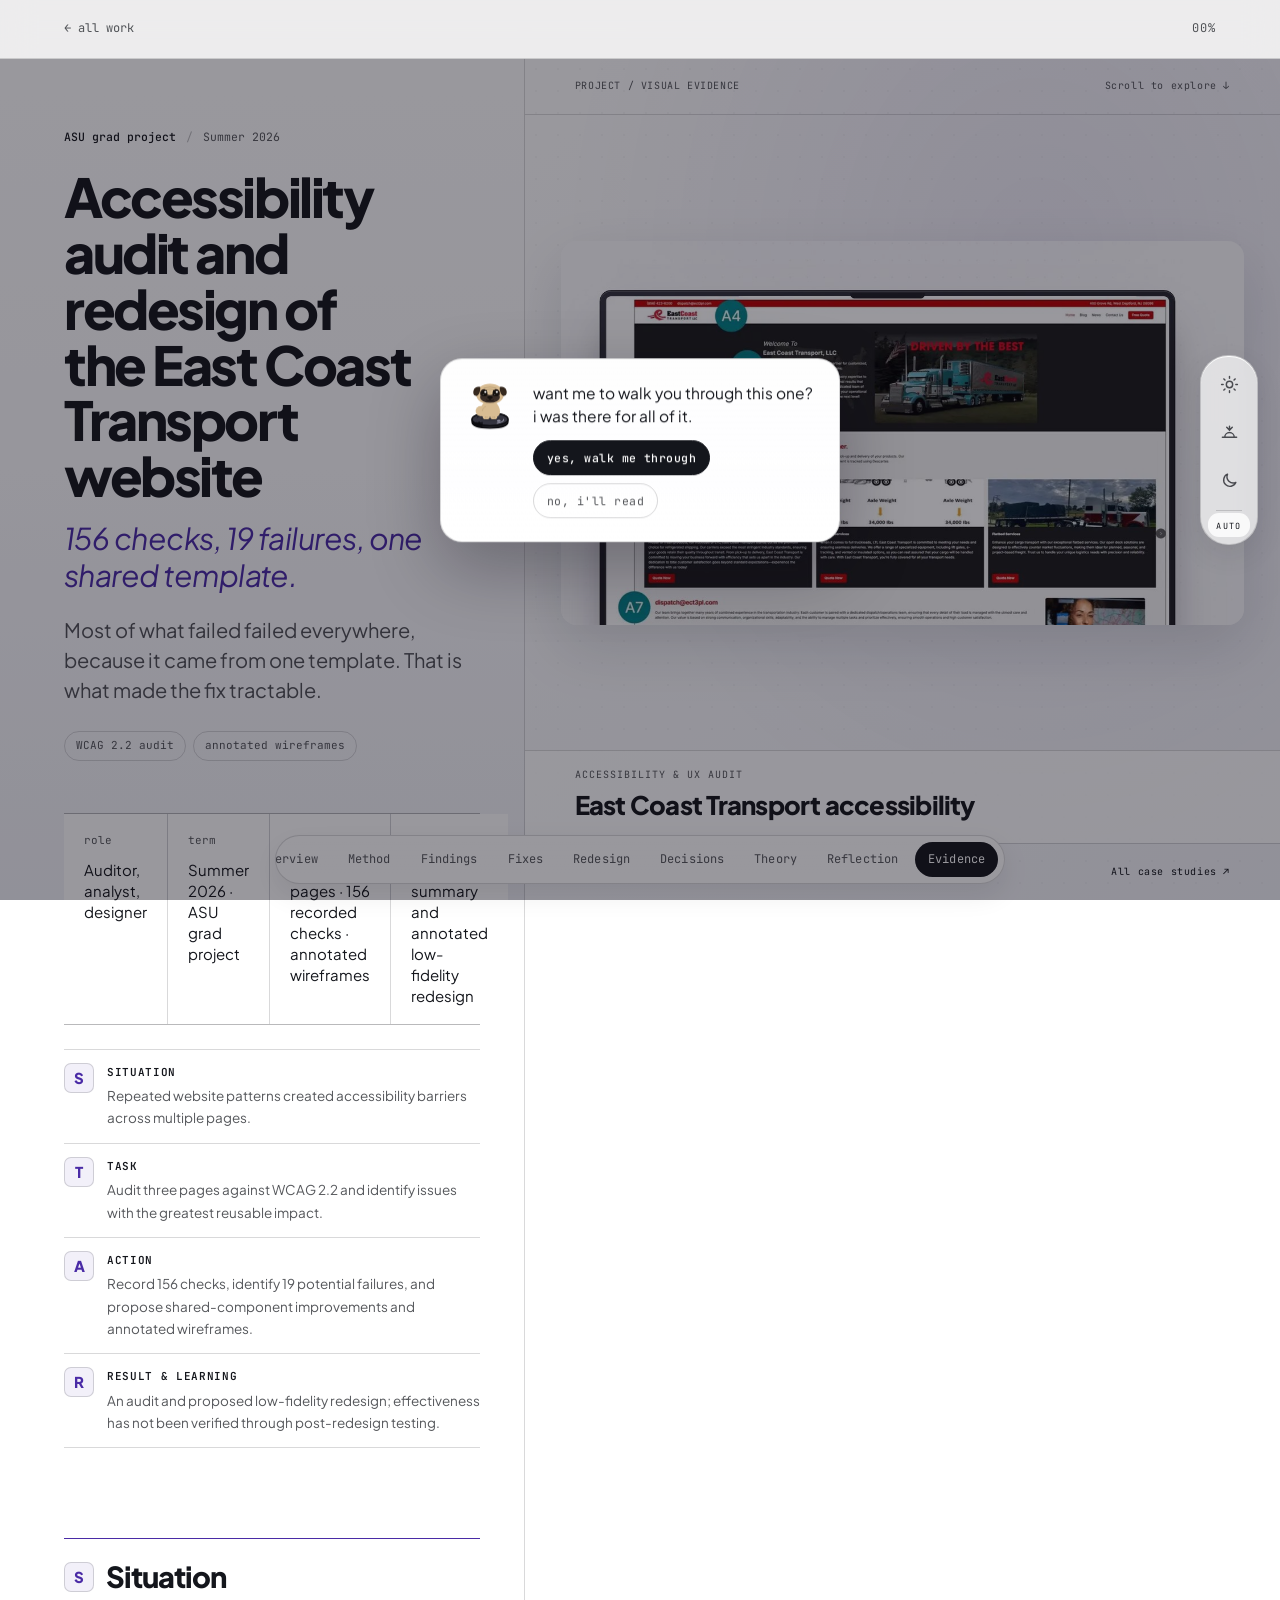
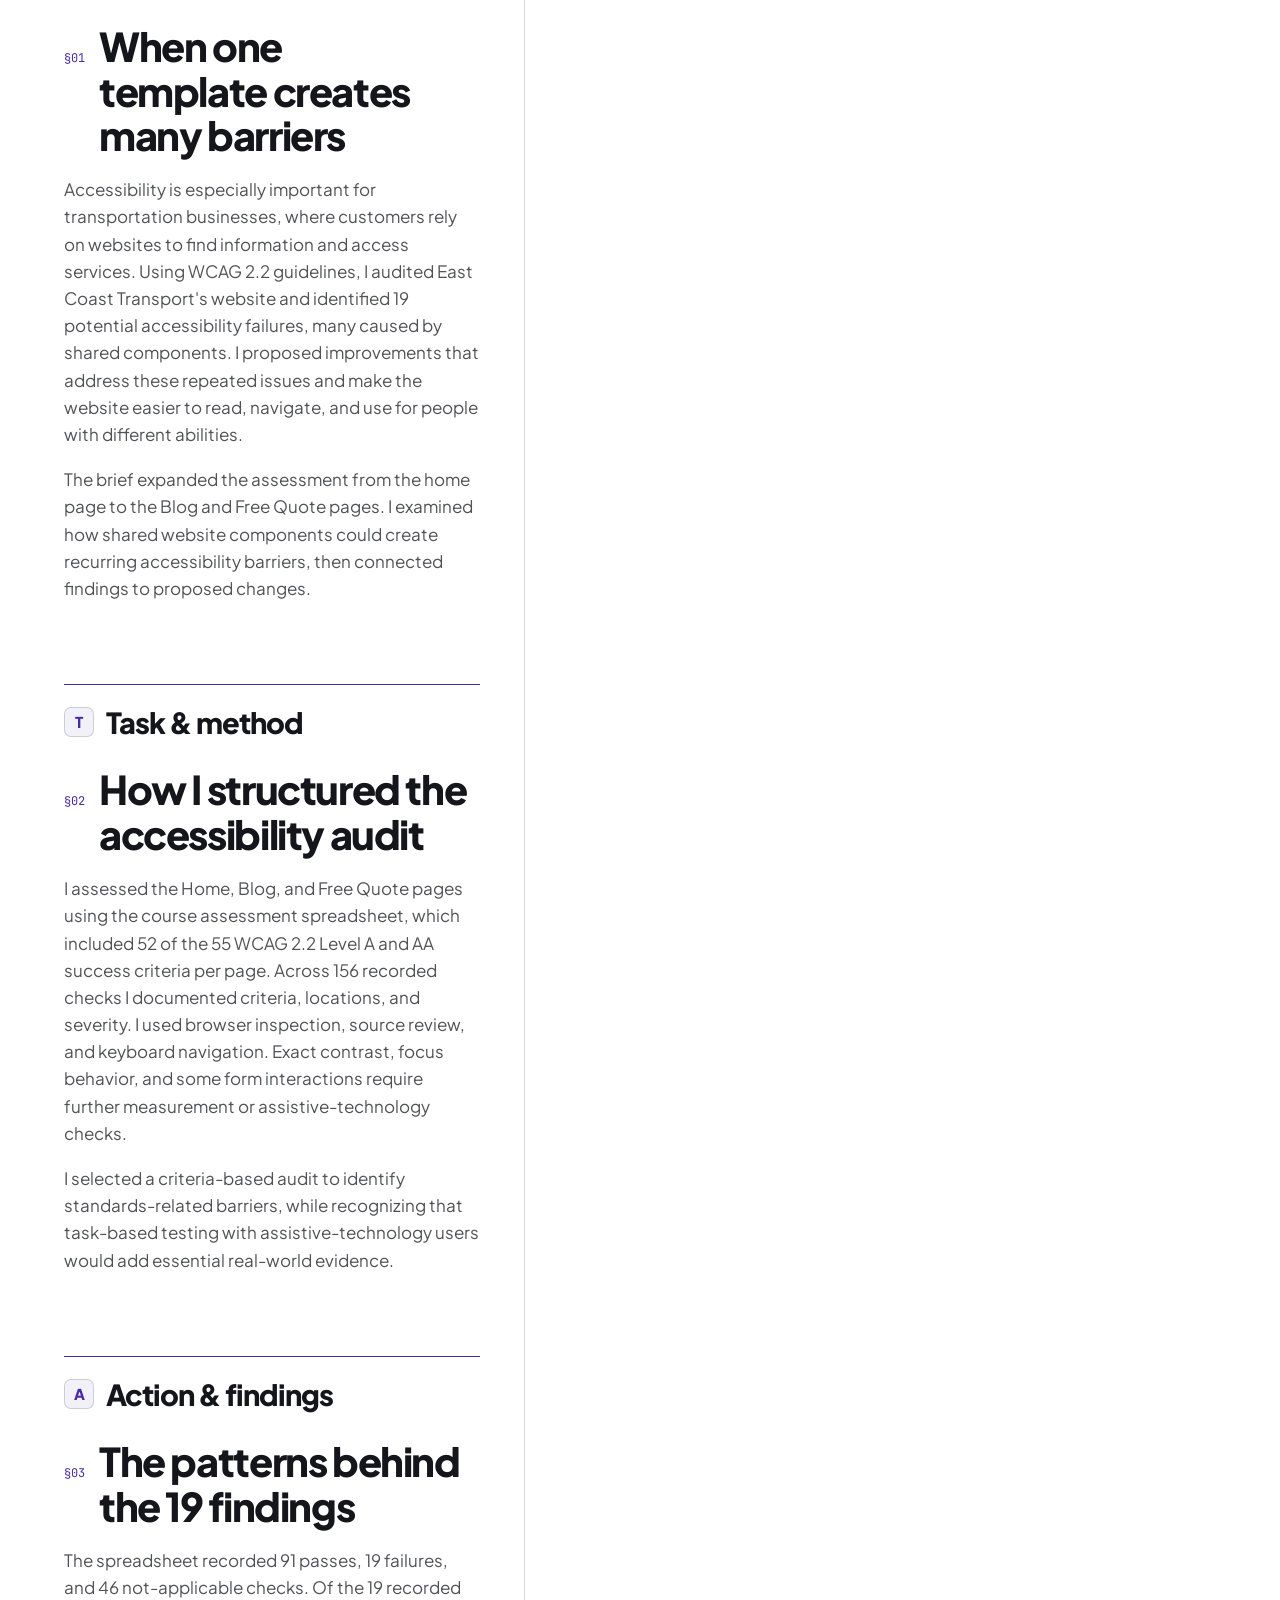
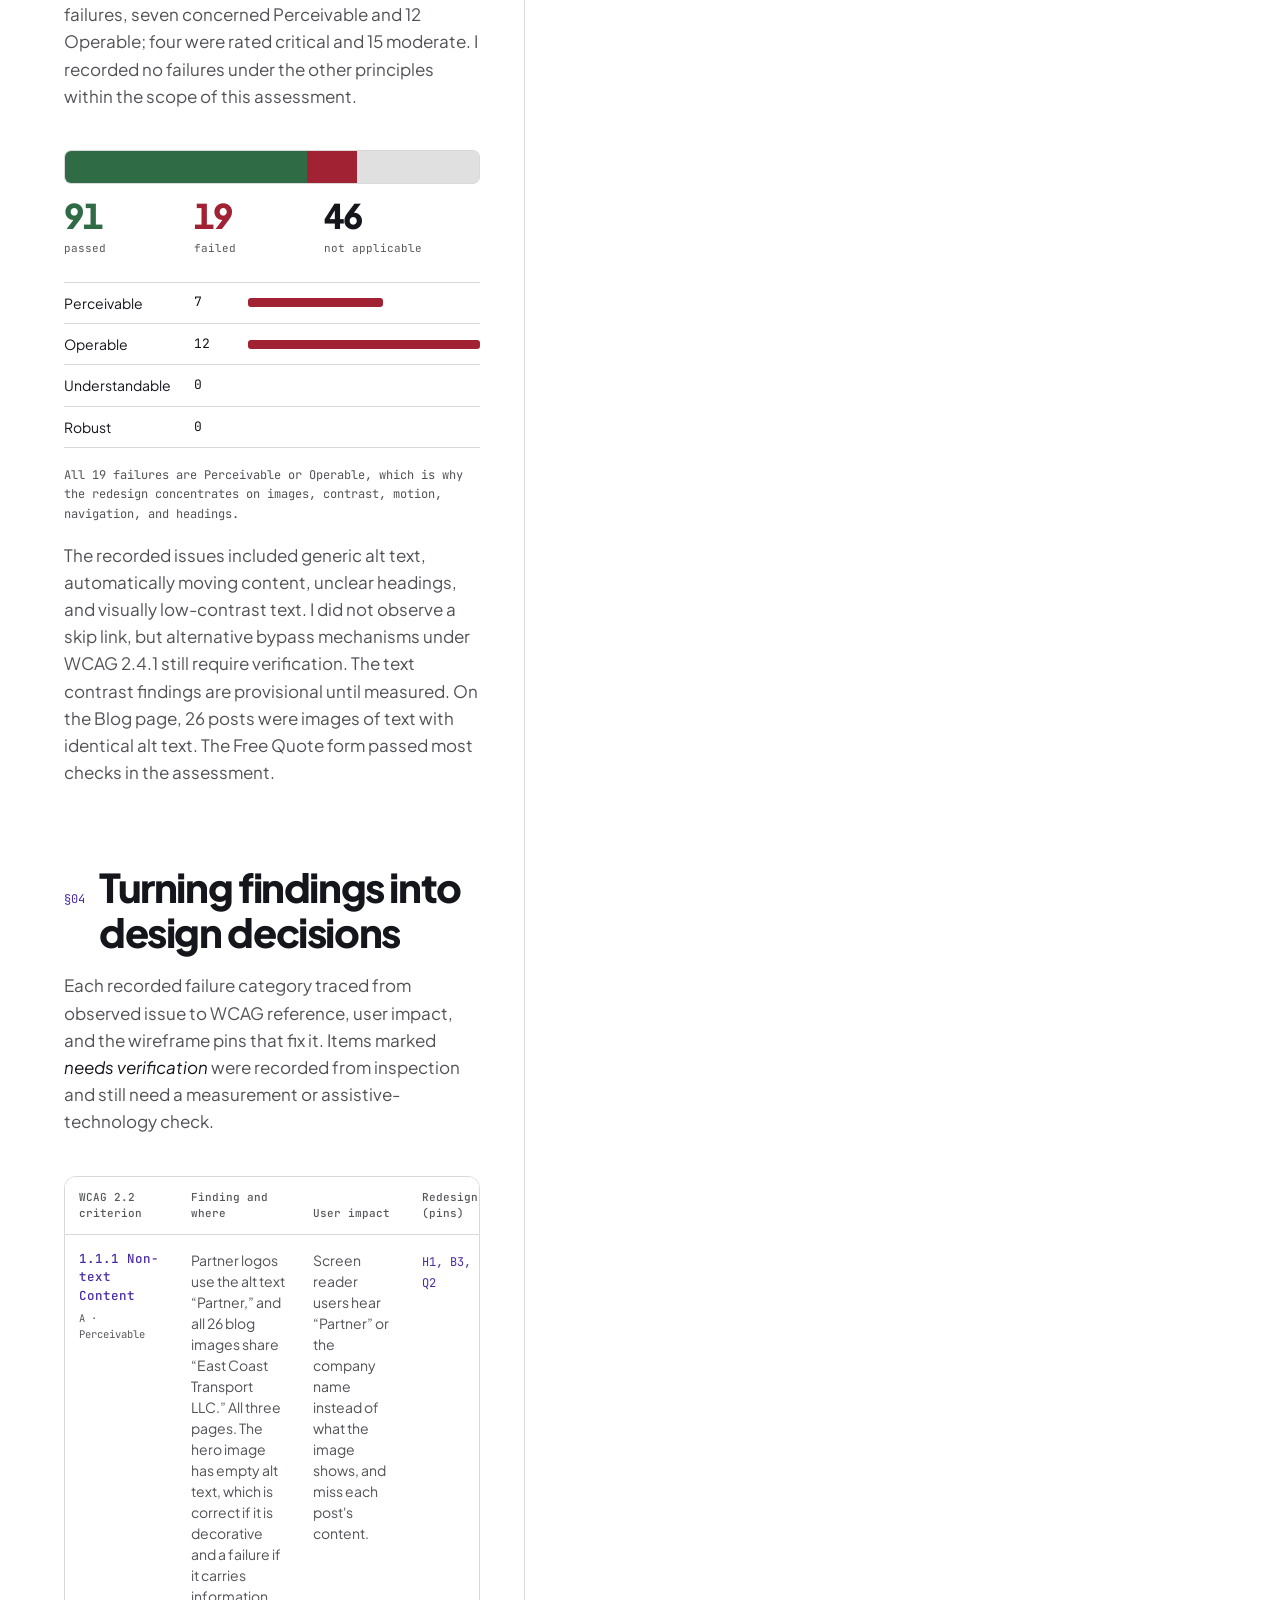
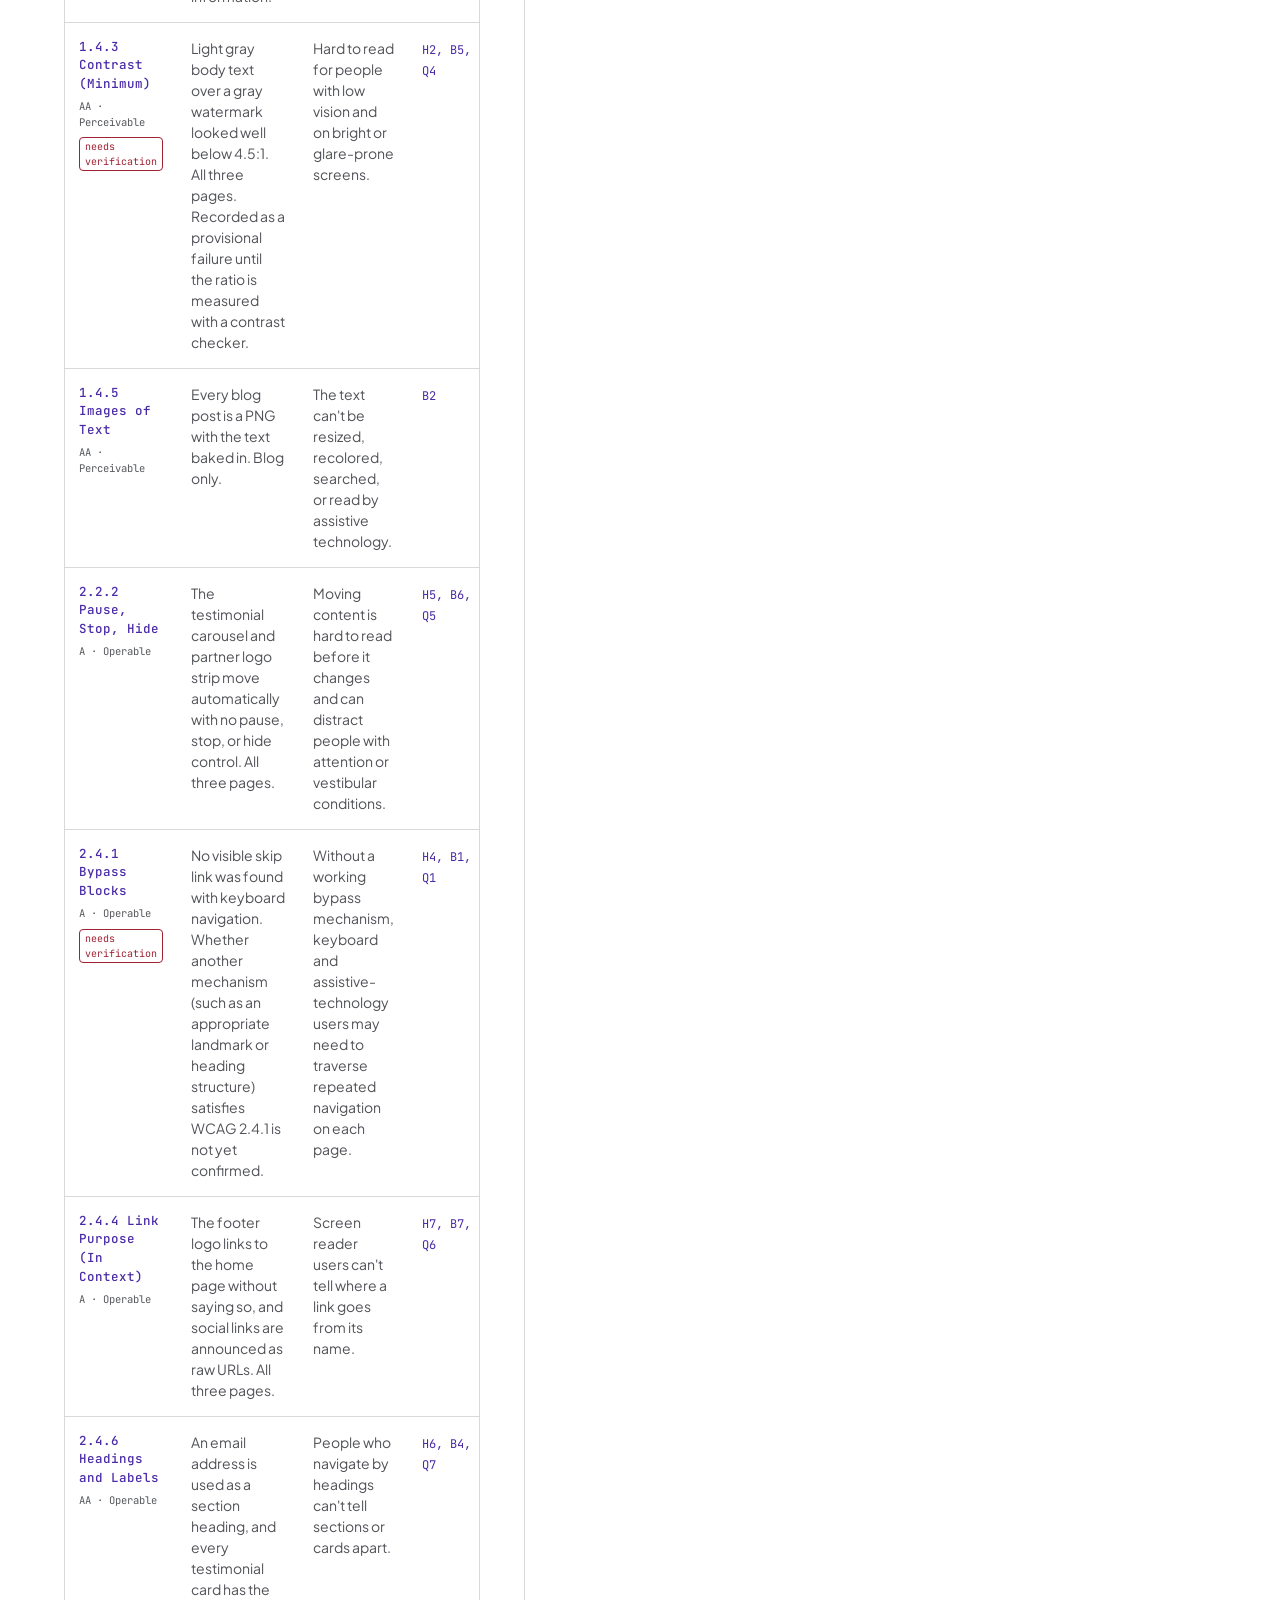
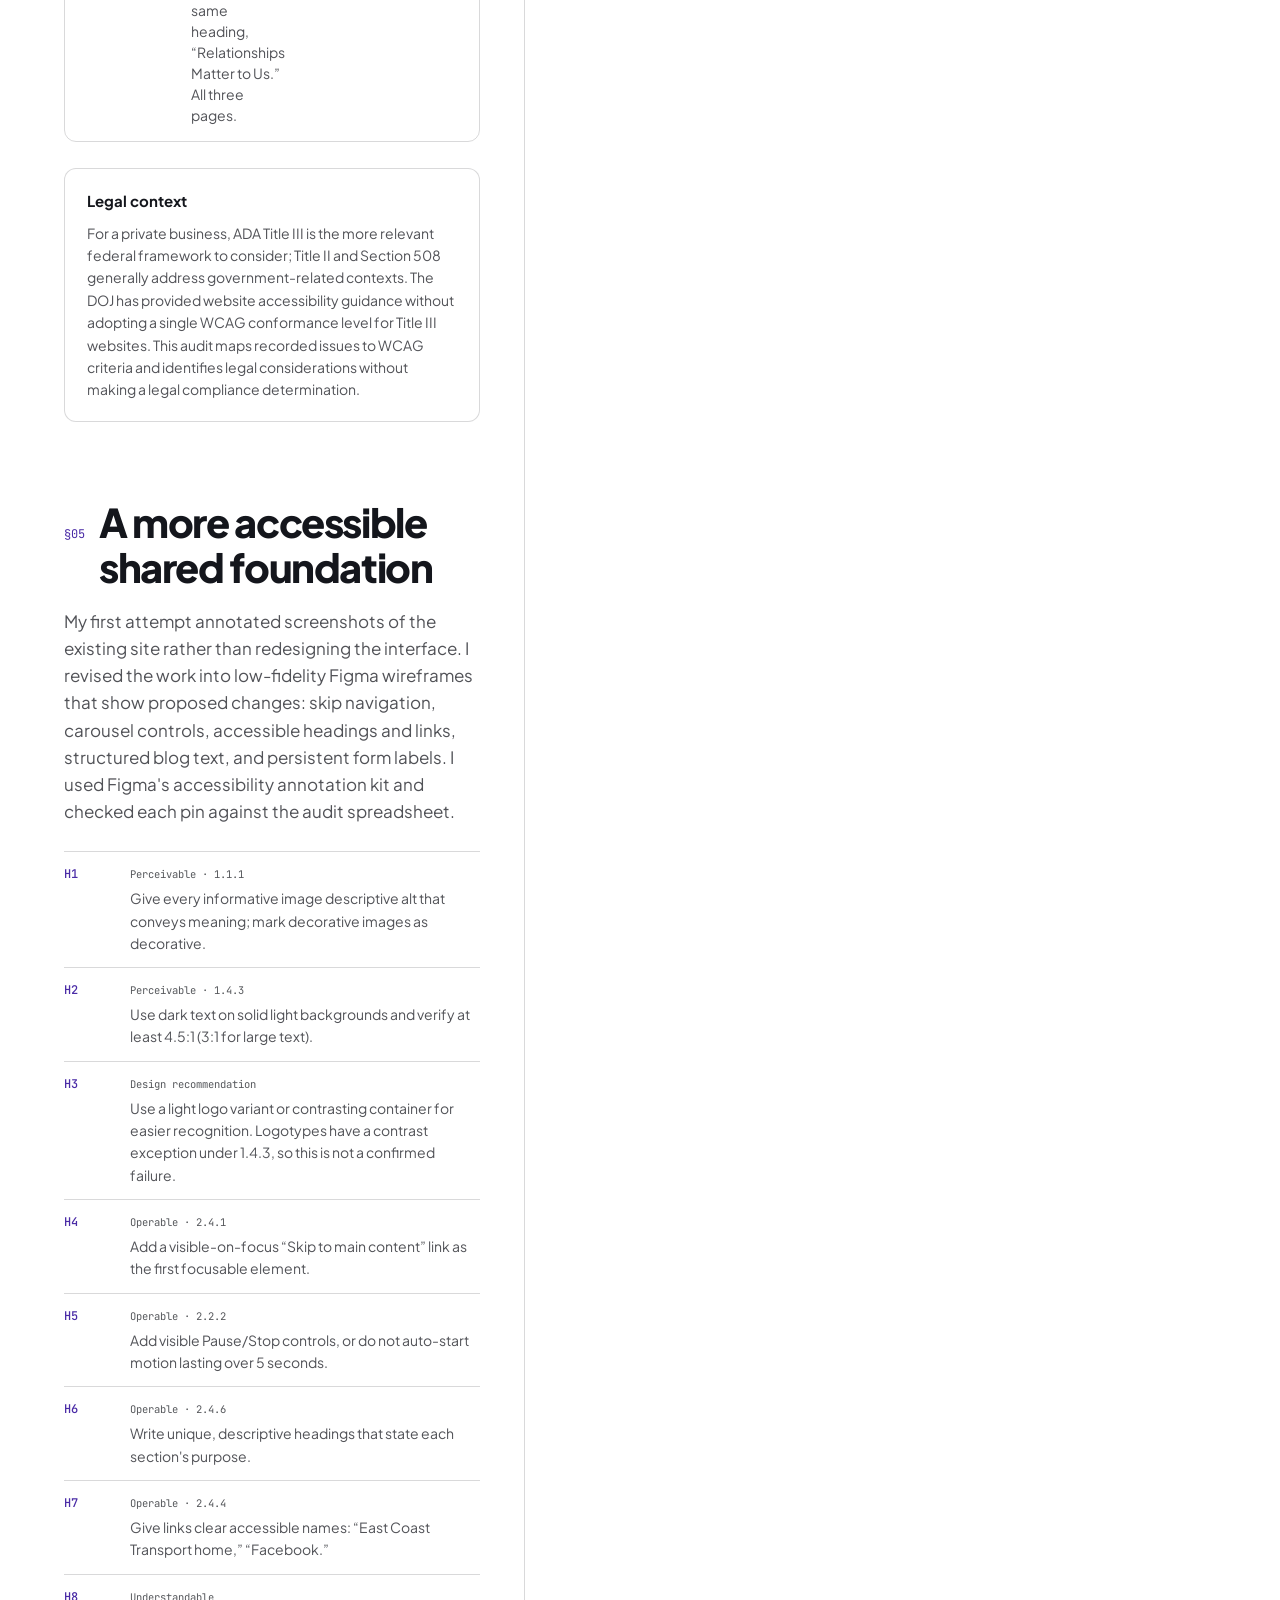
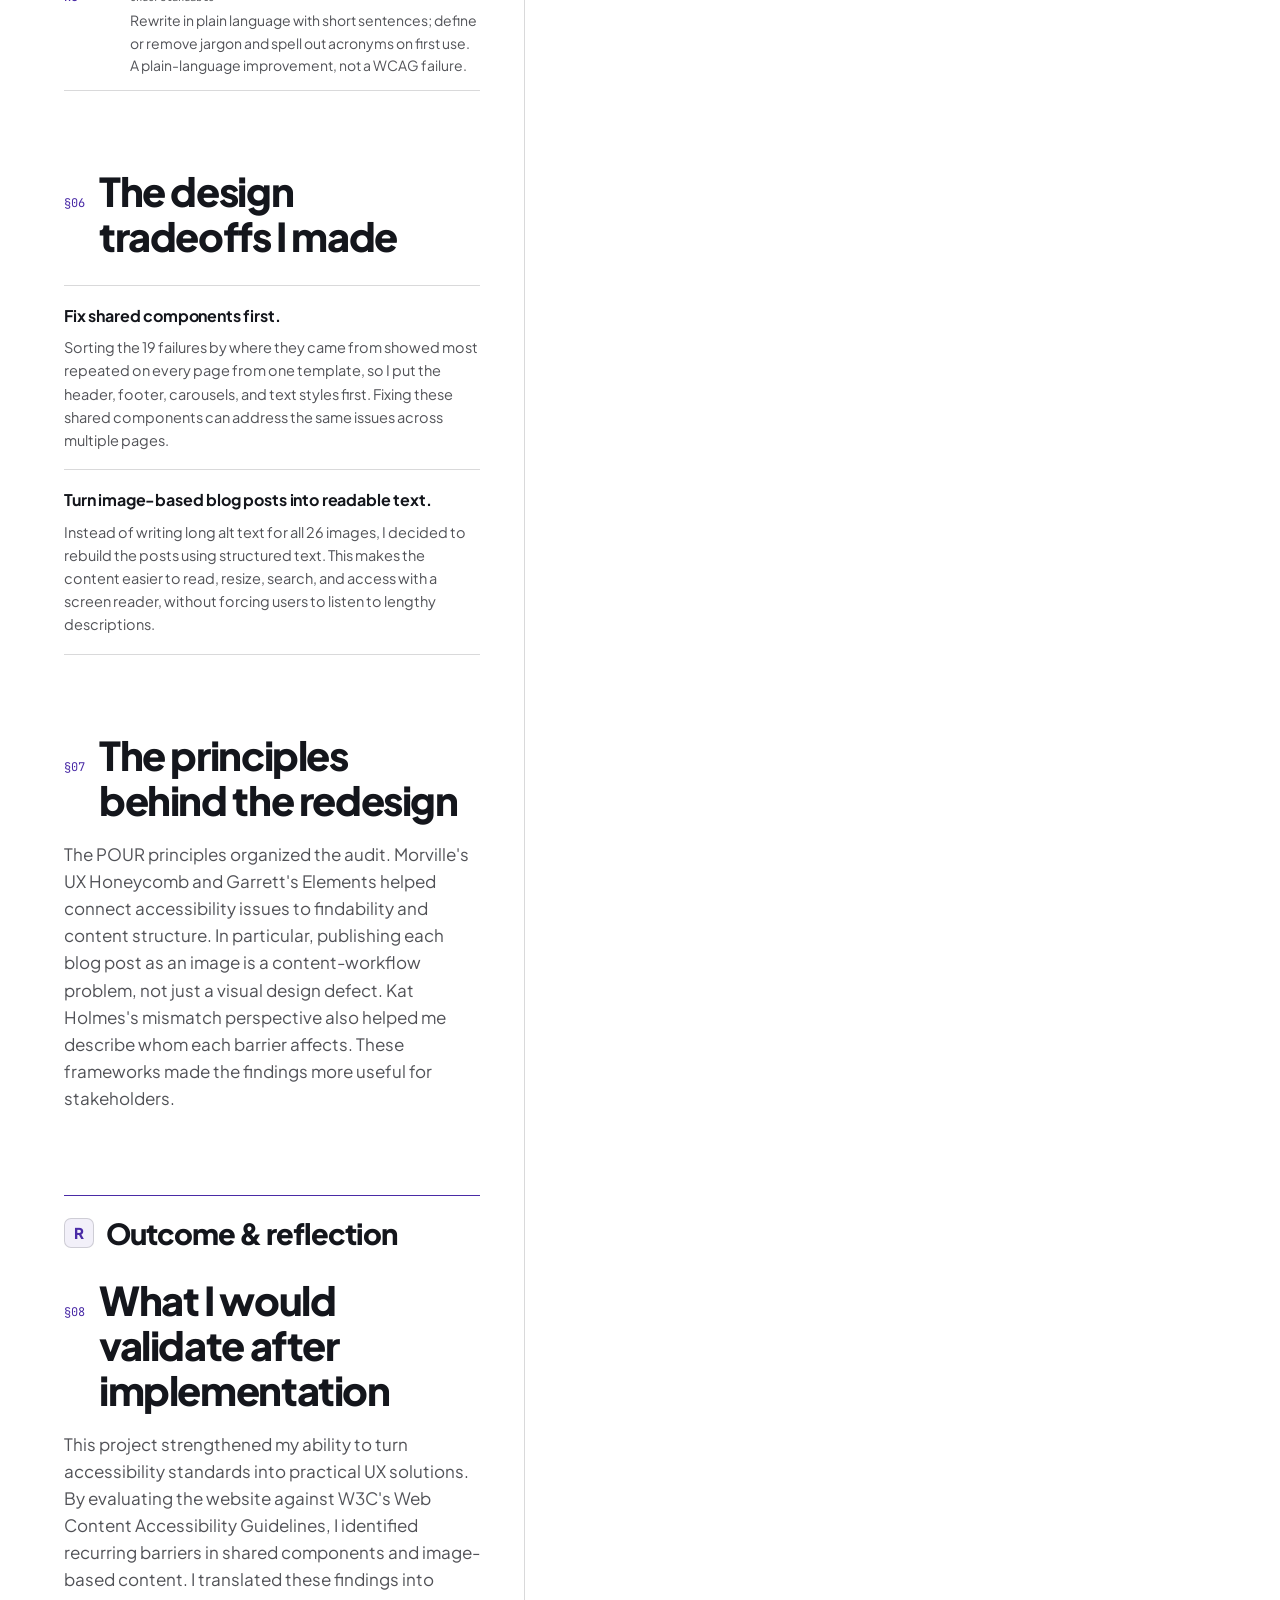
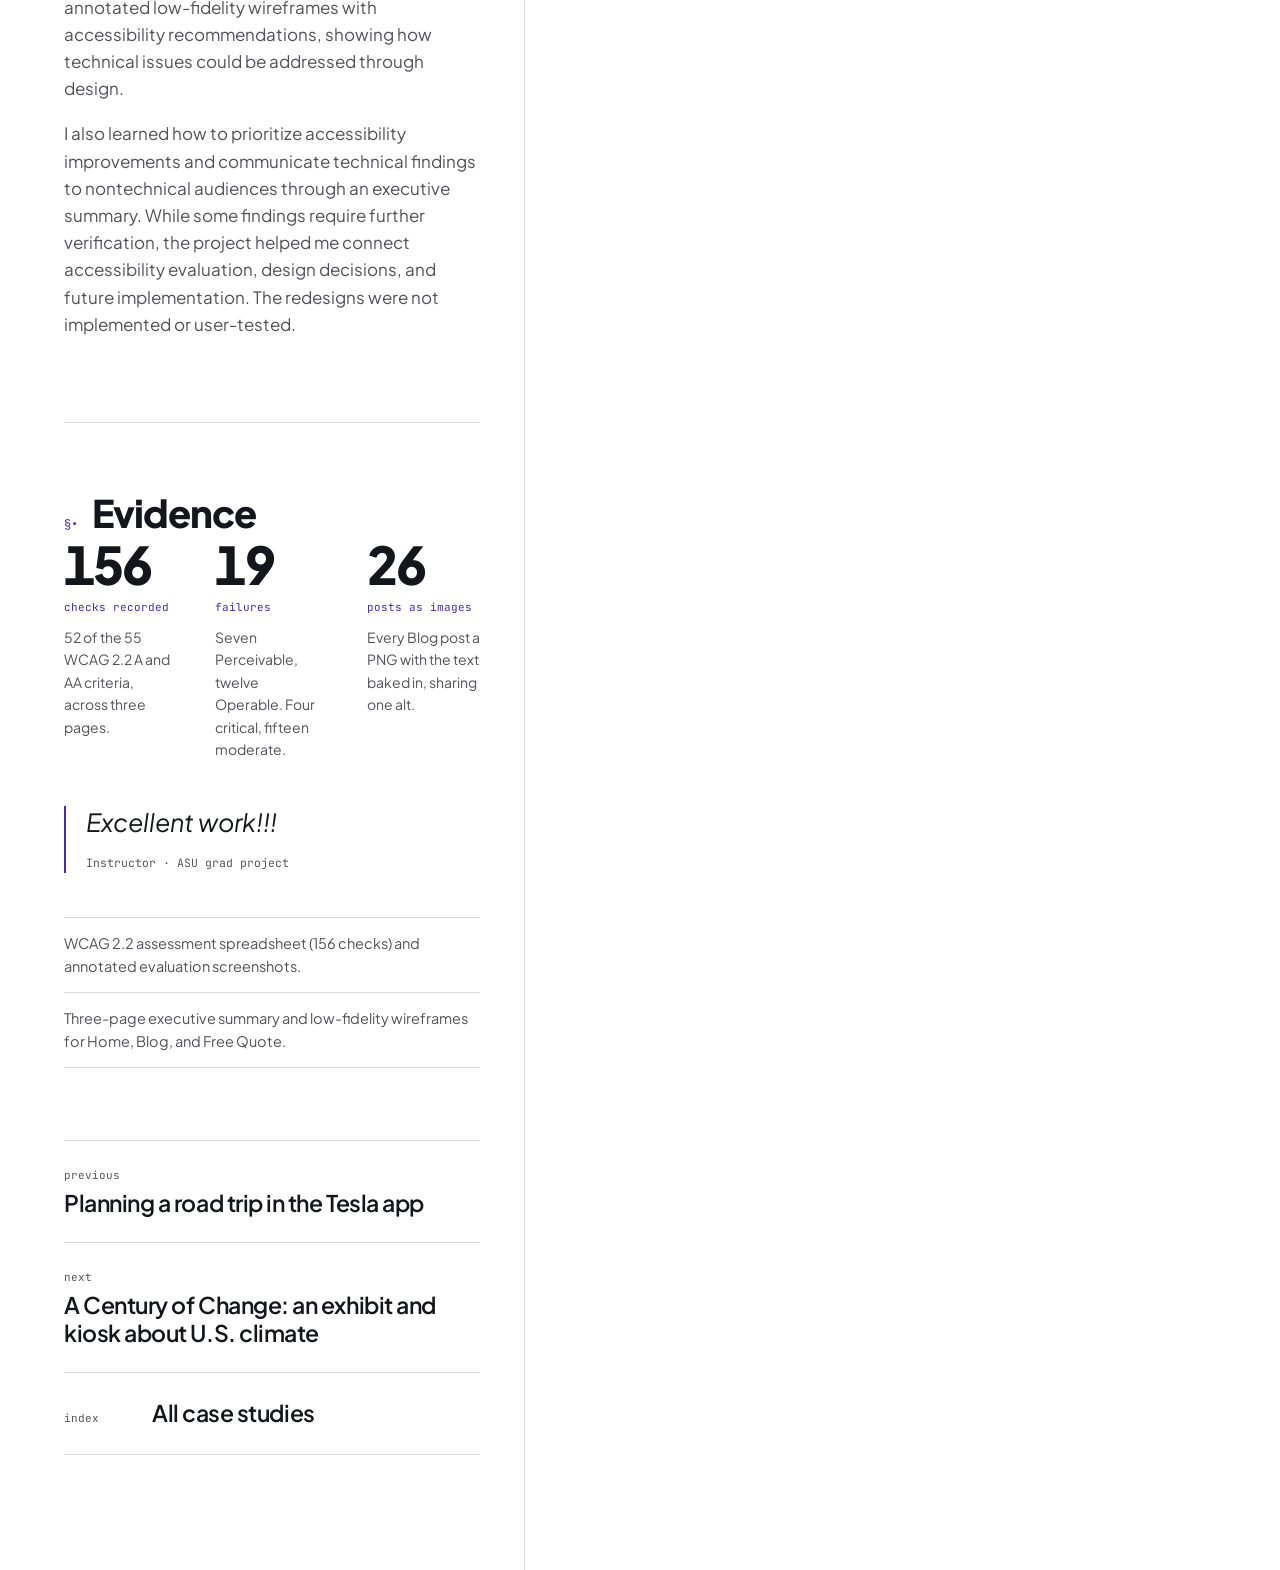
==== case-accessibility.html @ 7fbeeb0c "Import portfolio source and improve Ugu and visual storytelling" ====
<!DOCTYPE html>
<html lang="en">
<head>
<meta charset="utf-8">
<meta name="viewport" content="width=device-width, initial-scale=1">
<title>Accessibility audit and redesign of the East Coast Transport website &middot; Grace Gwe</title>
<meta name="description" content="Most of what failed failed everywhere, because it came from one template. That is what made the fix tractable.">
<style>
/* order matters: the case-study layer is last so it can override both the base
   sheet and ugu's own styles — moving her offer to the middle of the window
   means beating a .offer rule that ships with her */

@import url('https://fonts.googleapis.com/css2?family=Plus+Jakarta+Sans:ital,wght@0,400;0,500;0,600;0,800;1,400;1,600&family=JetBrains+Mono:wght@400;500&display=swap');

:root{
  --sky-1:#FFFFFF; --sky-mid:#FAFAFC; --sky-2:#F1F2F7;
  --paper:rgba(255,255,255,.82); --paper-2:rgba(255,255,255,.7);
  --ink:#14161C; --ink-70:rgba(20,22,28,.72); --ink-45:rgba(20,22,28,.5);
  --ink-muted:rgba(20,22,28,.74); --line:rgba(20,22,28,.16);
  --edge:rgba(255,255,255,.95); --ultra:#5B2BB8; --on-solid:#fff;
  --radius:14px; --surface-shadow:0 10px 28px rgba(20,22,28,.09);
  --display:"Plus Jakarta Sans","Helvetica Neue",Arial,sans-serif;
  --body:"Plus Jakarta Sans","Helvetica Neue",Arial,sans-serif;
  --mono:"JetBrains Mono",ui-monospace,Menlo,monospace;
  --pad:clamp(20px,5vw,72px);
}
*{box-sizing:border-box}
html{scroll-behavior:smooth}
body{margin:0;background:linear-gradient(to bottom,var(--sky-1),var(--sky-mid) 52%,var(--sky-2)) fixed;color:var(--ink);transition:color 1.2s;font-family:var(--body);font-size:17px;line-height:1.6;-webkit-font-smoothing:antialiased}
a{color:inherit}
img{max-width:100%;display:block}
::selection{background:var(--ultra);color:var(--paper)}
:focus-visible{outline:2px solid var(--ultra);outline-offset:3px}
.wrap{max-width:1180px;margin:0 auto;padding:0 var(--pad)}
.narrow{max-width:760px}
.eyebrow{font-family:var(--mono);font-size:11px;letter-spacing:.16em;text-transform:uppercase;color:var(--ink-45);margin:0}

/* top bar + scroll progress */
.bar{position:fixed;top:0;left:0;right:0;z-index:40;background:transparent}
.bar-in{display:flex;align-items:center;justify-content:space-between;height:58px;font-family:var(--mono);font-size:12px}
.hero{padding-top:calc(58px + clamp(44px,7vw,88px))}
.bar a{text-decoration:none;color:var(--ink-70);transition:color .18s}
.bar a:hover{color:var(--ultra)}
.pct{color:var(--ink-45);letter-spacing:.08em}
.prog{position:absolute;left:0;bottom:-1px;height:2px;background:var(--ultra);width:0;transition:width .12s linear}

/* hero */
.hero{padding:clamp(44px,7vw,88px) 0 clamp(24px,4vw,44px)}
.kicker{display:flex;gap:12px;align-items:center;margin-bottom:16px}
.kicker .slash{color:var(--ultra);font-family:var(--mono);font-size:11px}
.h1{font-family:var(--display);font-weight:800;font-size:clamp(36px,6.2vw,74px);line-height:.96;letter-spacing:-.035em;margin:0;text-wrap:balance;max-width:16ch}
.h1 em{font-style:italic;font-weight:400;color:var(--ultra)}
.hero-shot{margin-top:clamp(28px,4vw,48px)}

/* meta bar */
.meta{display:grid;grid-template-columns:repeat(4,1fr);gap:1px;background:var(--line);border-top:1px solid var(--line);border-bottom:1px solid var(--line)}
@media(max-width:820px){.meta{grid-template-columns:1fr 1fr}}
.meta div{background:var(--paper);padding:20px}
.meta h3{font-family:var(--display);font-weight:600;font-size:16px;letter-spacing:-.01em;line-height:1.35;margin:10px 0 0}

/* sections */
.sec{padding:clamp(48px,7vw,92px) 0}
.h2{font-family:var(--display);font-weight:800;font-size:clamp(26px,3.6vw,42px);letter-spacing:-.03em;line-height:1.02;margin:10px 0 0}
.h2 em{font-style:italic;font-weight:400;color:var(--ultra)}
.lede{font-size:clamp(18px,2.2vw,22px);line-height:1.5;margin:22px 0 0}
.body{color:var(--ink-70);margin:18px 0 0}

.steps{list-style:none;padding:0;margin:26px 0 0;border-top:1px solid var(--line)}
.steps li{display:flex;gap:18px;padding:16px 0;border-bottom:1px solid var(--line);align-items:baseline}
.steps b{font-family:var(--mono);font-size:11.5px;color:var(--ultra);font-weight:500;flex:none}

/* chapters */
.chapter{padding:clamp(36px,5vw,64px) 0}
.chapter-head{max-width:720px;margin-bottom:26px}
.chapter-head h3{font-family:var(--display);font-weight:600;font-size:clamp(21px,2.7vw,30px);letter-spacing:-.02em;line-height:1.12;margin:12px 0 0}
.chapter-head p{color:var(--ink-70);margin:14px 0 0;font-size:17px}

/* figures: drop a real file in and it appears; otherwise a tinted placeholder */
.shot{width:100%;aspect-ratio:16/10;object-fit:cover;border:1px solid var(--line);border-radius:var(--radius);background:var(--paper-2);backdrop-filter:blur(13px);box-shadow:inset 0 1px 0 var(--edge)}
.shot.ph{position:relative}
figure{margin:0}
figcaption{font-family:var(--mono);font-size:11px;letter-spacing:.06em;text-transform:uppercase;color:var(--ink-45);margin-top:10px}

/* outcomes */
.outs{display:grid;grid-template-columns:repeat(3,1fr);gap:1px;background:var(--line);border:1px solid var(--line);margin-top:30px}
@media(max-width:820px){.outs{grid-template-columns:1fr}}
.out{background:var(--paper);padding:26px 22px 30px}
.out .num{font-family:var(--display);font-weight:800;font-size:clamp(30px,4vw,44px);letter-spacing:-.03em;color:var(--ultra);line-height:1}
.out h4{font-family:var(--display);font-weight:600;font-size:17px;margin:14px 0 8px;letter-spacing:-.01em}
.out p{margin:0;font-size:15.5px;color:var(--ink-70);line-height:1.5}

/* next + cta */
.next{border-top:1px solid var(--ink);padding:clamp(44px,6vw,80px) 0 34px}
.big-link{display:block;text-decoration:none;font-family:var(--display);font-weight:800;letter-spacing:-.035em;font-size:clamp(28px,6vw,66px);line-height:1;margin:12px 0 0;transition:color .2s}
.big-link:hover{color:var(--ultra)}
.foot{display:flex;justify-content:space-between;gap:20px;flex-wrap:wrap;padding:26px 0 40px;font-family:var(--mono);font-size:11.5px;color:var(--ink-45)}
.foot a{text-decoration:none;color:var(--ink-70);margin-right:16px}
.foot a:hover{color:var(--ultra)}

.reveal{opacity:0;transform:translateY(18px);transition:opacity .7s ease,transform .7s cubic-bezier(.2,.7,.2,1)}
.reveal.in{opacity:1;transform:none}
@media(prefers-reduced-motion:reduce){*{animation:none!important;transition:none!important}.reveal{opacity:1;transform:none}}

/* ── theme switcher ──────────────────────────────── */
.tod{position:fixed;right:clamp(10px,1.8vw,22px);top:50%;transform:translateY(-50%);z-index:70;
  display:flex;flex-direction:column;align-items:stretch;gap:4px;padding:6px 6px 7px;
  border-radius:28px;background:var(--paper-2);border:1px solid var(--line);
  backdrop-filter:blur(12px);box-shadow:var(--surface-shadow,none), inset 0 1px 0 var(--edge);
  transition:background 1.2s,border-color 1.2s,box-shadow 1.2s}
.tod button{width:44px;height:44px;flex:none;align-self:center;border:0;border-radius:50%;background:transparent;cursor:pointer;
  color:var(--ink-muted);display:grid;place-items:center;
  transition:background .25s,color .25s,transform .25s}
.tod button:hover{background:var(--paper);transform:scale(1.06)}
.tod button[aria-pressed="true"]{background:var(--ink);color:var(--on-solid)}
.tod svg{width:19px;height:19px;fill:none;stroke:currentColor;stroke-width:1.8;
  stroke-linecap:round;stroke-linejoin:round}
.tod .auto{position:relative;width:calc(100% - 2px);height:auto;padding:7px 0 5px;
  margin:7px 1px 0;border-radius:11px;text-align:center;
  font-family:var(--mono);font-size:8.5px;letter-spacing:.16em;text-transform:uppercase;
  color:var(--ink-45);background:transparent;box-shadow:none}
.tod .auto::before{content:"";position:absolute;top:-3px;left:20%;right:20%;height:1px;
  background:var(--line)}
.tod .auto:hover{background:var(--paper);color:var(--ink-muted);transform:none}
.tod .auto[aria-pressed="true"]{background:var(--paper);color:var(--ink);box-shadow:none}
/* ── mobile: the rail collapses to the one icon that is currently live ── */
@media(max-width:760px){
  .tod{right:10px;padding:5px;gap:3px;border-radius:30px;
    max-height:50px;overflow:hidden;
    transition:max-height .34s cubic-bezier(.2,.8,.2,1),padding .34s,background 1.2s,border-color 1.2s}
  .tod.open{max-height:240px;padding:5px 5px 9px}
  /* the live icon sits slightly proud so the circle reads as a button, not a chip */
  .tod:not(.open) button.is-now{background:var(--paper);color:var(--ink)}

  /* collapsed: every control is hidden except the live one */
  .tod button{width:40px;height:40px;order:2;
    opacity:0;pointer-events:none;transform:scale(.86);
    transition:opacity .2s,transform .2s,background .25s,color .25s}
  .tod button.is-now{order:1;opacity:1;pointer-events:auto;transform:none}
  .tod.open button{opacity:1;pointer-events:auto;transform:none}

  /* the AUTO pill is a wide text control — it never fits the collapsed rail */
  .tod .auto{display:none;order:3}
  .tod.open .auto{display:block}

  .tod svg{width:17px;height:17px}
}

.sr-only{position:absolute!important;width:1px!important;height:1px!important;overflow:hidden!important;clip:rect(0 0 0 0)!important;white-space:nowrap!important}

/* ── ugu ────────────────────────────────────────────────────────── */
.ugu{display:block;width:100%;height:100%;overflow:visible}
.ugu-tilt{transform-origin:50px 70px;animation:uguTilt 7s ease-in-out infinite}
@keyframes uguTilt{0%,62%,100%{transform:rotate(0)}
  70%{transform:rotate(-7deg)}84%{transform:rotate(5deg)}92%{transform:rotate(-2deg)}}
.ugu-lids{animation:uguBlink 6.4s steps(1) infinite}
@keyframes uguBlink{0%,95%,100%{opacity:0}96.5%,98%{opacity:1}}
.ugu-rig{transform-origin:50px 76px;animation:uguRoam 9s ease-in-out infinite}
@keyframes uguRoam{0%,100%{transform:translateX(-1.7px) rotate(-1.3deg)}
  50%{transform:translateX(1.7px) rotate(1.3deg)}}
.brush-spin{transform-box:fill-box;transform-origin:center;animation:uguBrush 1.05s linear infinite}
@keyframes uguBrush{to{transform:rotate(360deg)}}
.vac-sweep{animation:uguSweep 2.4s linear infinite}
@keyframes uguSweep{to{stroke-dashoffset:-98}}

/* ── the offer, and the dock it becomes ─────────────────────────── */
.offer,.dock{position:fixed;z-index:70;
  background:linear-gradient(180deg,var(--paper) 0%,var(--paper-2) 100%),
             linear-gradient(to bottom,var(--sky-mid),var(--sky-1));
  border:1px solid var(--line);backdrop-filter:blur(16px);
  box-shadow:var(--surface-shadow,0 12px 34px rgba(20,22,28,.16)),inset 0 1px 0 var(--edge);
  opacity:0;visibility:hidden;transform:translateY(14px);
  transition:opacity .3s ease,transform .36s cubic-bezier(.2,.9,.25,1),visibility .3s}
.offer.on,.dock.on{opacity:1;visibility:visible;transform:none}

.offer{left:clamp(16px,3vw,32px);bottom:clamp(16px,3vw,32px);max-width:330px;
  border-radius:20px;padding:16px 18px 17px;display:flex;gap:12px;align-items:flex-start}
.offer-ugu{width:54px;height:54px;flex:none;margin:-4px 0 0 -4px}
.offer p{margin:0 0 12px;font-size:14.5px;line-height:1.5;color:var(--ink)}
.offer-b{display:flex;gap:8px;flex-wrap:wrap}
.btn-sm{font-family:var(--mono);font-size:11.5px;letter-spacing:.04em;cursor:pointer;
  padding:9px 13px;border-radius:99px;border:1px solid var(--line);
  background:transparent;color:var(--ink-70);transition:.16s}
.btn-sm:hover{border-color:var(--ink-70);color:var(--ink)}
.btn-sm.pri{background:var(--ink);color:var(--on-solid);border-color:var(--ink);font-weight:500}
.btn-sm.pri:hover{opacity:.88}

.dock{left:50%;transform:translateX(-50%) translateY(14px);
  bottom:clamp(14px,2.4vw,26px);width:min(680px,calc(100vw - 28px));
  border-radius:18px;padding:13px 14px 13px 16px;
  display:flex;align-items:center;gap:13px}
.dock.on{transform:translateX(-50%)}
.dock-ugu{width:44px;height:44px;flex:none}
.dock-say{margin:0;flex:1;min-width:0;font-size:14px;line-height:1.5;color:var(--ink)}
.dock-nav{display:flex;align-items:center;gap:6px;flex:none}
.dock-n{font-family:var(--mono);font-size:11px;color:var(--ink-45);margin-right:4px;
  font-variant-numeric:tabular-nums}
.dock-nav button{width:36px;height:36px;border-radius:50%;border:1px solid var(--line);
  background:transparent;color:var(--ink);cursor:pointer;font-family:var(--mono);font-size:13px;
  display:grid;place-items:center;transition:.16s}
.dock-nav button:hover:not(:disabled){background:var(--paper-2);border-color:var(--ink-70)}
.dock-nav button:disabled{opacity:.3;cursor:not-allowed}
.dock-nav .x{width:auto;padding:0 13px;border-radius:99px;font-size:11px;letter-spacing:.06em}

/* the step being talked about */
.tour-lit{outline:2px solid var(--ultra);outline-offset:14px;border-radius:4px;
  transition:outline-color .3s ease}

@media(max-width:620px){
  .dock{flex-wrap:wrap;gap:10px}
  .dock-say{order:3;flex-basis:100%}
  .dock-nav{margin-left:auto}
  .offer{max-width:none;right:clamp(16px,3vw,32px)}
}
@media(prefers-reduced-motion:reduce){
  .offer,.dock{transition:opacity .01s,visibility .01s;transform:none}
  .dock.on,.dock{transform:translateX(-50%)}
  .ugu-tilt,.ugu-rig,.ugu-lids,.brush-spin,.vac-sweep{animation:none}
}


/* ══ the fixed top bar ═══════════════════════════════════════════════════
   The base sheet leaves it transparent, so scrolling text ran straight through
   it and the 2px progress rule cut across whatever was underneath — it read as
   a strikethrough, not a bar. Two layers, same as the mega panel: glass tint
   over an opaque base, so content passes behind it. */
.bar{background:linear-gradient(180deg,var(--paper) 0%,var(--paper-2) 100%),
                linear-gradient(to bottom,var(--sky-1),var(--sky-mid));
  backdrop-filter:blur(14px);border-bottom:1px solid var(--line)}
.prog{bottom:-1px;z-index:1}
.pct{color:var(--ink-70)}

/* ══ the record ══════════════════════════════════════════════════════════ */
.doc{max-width:860px;margin:0 auto;
  padding:0 var(--pad) clamp(120px,14vw,180px)}
.cap{display:block}

/* ── the section nav: one floating pill, always in reach ─────────────────
   A long study is read in passes, so the nav rides the bottom of the window
   rather than sitting in a column that scrolls away. It is the page's only
   section nav; a second one in the margin would just be the same list twice. */
.secnav{position:fixed;left:50%;bottom:clamp(14px,2.4vw,24px);z-index:60;
  transform:translateX(-50%);
  max-width:min(940px,calc(100vw - 24px));
  display:flex;align-items:center;gap:4px;padding:6px;
  border:1px solid var(--line);border-radius:99px;
  background:linear-gradient(180deg,var(--paper) 0%,var(--paper-2) 100%),
             linear-gradient(to bottom,var(--sky-mid),var(--sky-1));
  backdrop-filter:blur(16px);
  box-shadow:var(--surface-shadow,0 12px 34px rgba(20,22,28,.16)),inset 0 1px 0 var(--edge);
  overflow-x:auto;scrollbar-width:none;
  transition:transform .36s cubic-bezier(.2,.9,.25,1),opacity .3s ease}
.secnav::-webkit-scrollbar{display:none}
.secnav a{flex:none;text-decoration:none;white-space:nowrap;
  font-family:var(--mono);font-size:12px;letter-spacing:.01em;
  color:var(--ink-70);padding:8px 13px;border-radius:99px;
  transition:color .18s,background .18s}
.secnav a:hover{color:var(--ink);background:var(--paper-2)}
.secnav a[aria-current="true"]{color:var(--on-solid);background:var(--ink)}
.secnav .back{color:var(--ink);font-weight:500;padding-left:14px}
.secnav .back:hover{background:var(--paper-2)}
.secnav .rule{flex:none;width:1px;align-self:stretch;margin:4px 4px;background:var(--line)}
/* ugu's walkthrough dock takes the bottom centre, so the nav steps above it.
   The lift is the dock's measured height, not the nav's own: the dock grows
   when its line wraps, and guessing left them overlapping. */
html.tour-on .secnav{transform:translateX(-50%) translateY(calc(-1 * var(--dock-h, 112px)))}
@media(max-width:620px){
  /* on a phone there is no room for both, so the walkthrough wins while it runs */
  html.tour-on .secnav{opacity:0;pointer-events:none;transform:translateX(-50%)}
  .secnav a{font-size:11.5px;padding:8px 11px}}
@media(prefers-reduced-motion:reduce){.secnav{transition:none}}

/* section heads: the § marker carries the number, so the heading itself
   does not have to repeat it */
.s{scroll-margin-top:84px;padding:clamp(34px,5vw,58px) 0 0}
.s:first-child{padding-top:clamp(18px,3vw,30px)}
.s-h{display:flex;align-items:baseline;gap:14px;margin:0 0 4px}
.s-n{font-family:var(--mono);font-size:12px;color:var(--tok);flex:none}
h2.s-t{font-family:var(--display);font-weight:800;font-size:clamp(25px,3.3vw,38px);
  letter-spacing:-.028em;line-height:1.04;margin:0;text-wrap:balance}
.s p{max-width:72ch;margin:18px 0 0;color:var(--ink-muted)}
.s p em{font-style:italic;color:var(--ink)}

/* identifier token: used for criterion numbers and wireframe pins */
.tok{font-family:var(--mono);font-size:.86em;font-weight:500;color:var(--tok);
  background:var(--tok-bg);border-radius:4px;padding:2px 6px;white-space:nowrap}

/* ══ the identity block ══════════════════════════════════════════════════ */
.head{max-width:1180px;margin:0 auto;padding:clamp(28px,5vw,54px) var(--pad) 0}
.head-rail{display:flex;flex-wrap:wrap;align-items:center;gap:10px;
  font-family:var(--mono);font-size:11.5px;color:var(--ink-70);margin:0 0 22px}
.head-rail b{color:var(--ink);font-weight:500}
.head-rail .sep{opacity:.4}
.grade{color:var(--tok);background:var(--tok-bg);border-radius:4px;padding:2px 7px}
h1.t{font-family:var(--display);font-weight:800;font-size:clamp(33px,5.4vw,64px);
  line-height:.98;letter-spacing:-.036em;margin:0;max-width:17ch;text-wrap:balance}
.claim{font-family:var(--display);font-weight:400;font-style:italic;
  font-size:clamp(20px,2.6vw,30px);line-height:1.22;letter-spacing:-.018em;
  color:var(--tok);margin:16px 0 0;max-width:24ch}
.dek{font-size:clamp(17px,1.9vw,20px);line-height:1.5;color:var(--ink-muted);
  margin:22px 0 0;max-width:60ch}
.tags{display:flex;flex-wrap:wrap;gap:7px;margin:26px 0 0;padding:0;list-style:none}
.tags li{font-family:var(--mono);font-size:11px;color:var(--ink-70);
  border:1px solid var(--line);border-radius:99px;padding:5px 11px}

.meta{display:grid;grid-template-columns:repeat(4,1fr);gap:1px;background:var(--line);
  border-top:1px solid var(--line);border-bottom:1px solid var(--line);
  margin:clamp(30px,4.5vw,52px) 0 0}
@media(max-width:820px){.meta{grid-template-columns:1fr 1fr}}
@media(max-width:470px){.meta{grid-template-columns:1fr}}
.meta div{background:var(--sky-1);padding:18px 20px}
.meta dt{font-family:var(--mono);font-size:11px;color:var(--ink-70);margin:0}
.meta dd{font-size:15px;line-height:1.4;margin:9px 0 0;color:var(--ink)}

/* ══ figures: framed like an inspector panel, caption in the frame ═══════ */
figure{margin:clamp(26px,3.6vw,42px) 0 0}
/* .frame is a <span> inside the zoom button, so it needs display:block or the
   inline line-height leaves a gap above the image inside the border */
.frame{display:block;border:1px solid var(--line);border-radius:12px;overflow:hidden;
  background:var(--paper-2);box-shadow:var(--surface-shadow,none)}
.frame img{width:100%;height:auto;display:block}
.frame.narrow img{max-height:none}
.cap{font-family:var(--mono);font-size:11px;line-height:1.5;color:var(--ink-70);
  padding:10px 13px;border-top:1px solid var(--line);background:var(--sky-1)}
/* the base sheet sets figcaption to uppercase mono for the old template; these
   captions are sentences, so reset both */
figcaption{font-family:var(--body);text-transform:none;letter-spacing:0;
  font-size:13.5px;line-height:1.5;color:var(--ink-70);margin:11px 0 0;max-width:72ch}
figcaption b{color:var(--ink-70);font-weight:500}
.row{display:grid;gap:12px}
.row.c3{grid-template-columns:repeat(3,1fr)}
.row.c2{grid-template-columns:repeat(2,1fr)}
@media(max-width:760px){.row.c3,.row.c2{grid-template-columns:1fr 1fr}}
@media(max-width:470px){.row.c3,.row.c2{grid-template-columns:1fr}}
/* a figure is clickable only where it is worth enlarging */
.zoom{cursor:zoom-in;border:0;padding:0;background:none;display:block;width:100%;
  text-align:left;font:inherit;color:inherit}
.zoom:focus-visible{outline:2px solid var(--tok);outline-offset:3px;border-radius:12px}

/* ══ the three walls ═════════════════════════════════════════════════════ */
.walls{display:grid;grid-template-columns:repeat(3,1fr);gap:14px;margin:clamp(26px,3.6vw,40px) 0 0}
@media(max-width:860px){.walls{grid-template-columns:1fr}}
.wall{border:1px solid var(--line);border-radius:12px;overflow:hidden;background:var(--sky-1)}
/* a fixed height so a screen name that wraps does not push its own screenshot
   out of line with the other two */
.wall-top{display:flex;align-items:baseline;gap:9px;padding:13px 15px;min-height:54px;
  border-bottom:1px solid var(--line);
  font-family:var(--mono);font-size:11px;color:var(--ink-70)}
.wall-top b{color:var(--tok);font-weight:500}
.wall-top span{color:var(--ink);font-weight:500;font-family:var(--body);font-size:13.5px}
.wall img{width:100%;height:auto;display:block;border-bottom:1px solid var(--line)}
.wall-state{display:flex;align-items:center;gap:9px;padding:13px 15px 0}
.wall-state i{width:9px;height:9px;border-radius:50%;flex:none;background:var(--st)}
.wall-state b{font-family:var(--mono);font-size:11px;color:var(--ink);font-weight:500}
.wall q{display:block;padding:7px 15px 0;font-style:italic;color:var(--ink-muted);font-size:14.5px}
.wall dl{margin:13px 0 0;padding:0 15px 16px;font-size:13.5px;line-height:1.5}
.wall dt{font-family:var(--mono);font-size:10.5px;color:var(--ink-70);margin:9px 0 0}
.wall dd{margin:3px 0 0;color:var(--ink-muted)}

/* ══ the journey map ═════════════════════════════════════════════════════
   Built as markup rather than shipped as a picture: the text stays selectable
   and resizable, the emotion curve is drawn from the mood values, and on a
   phone the five columns restack into five cards instead of shrinking to
   nothing. */
/* the map needs more room than the reading column: at five phases it is wider
   than 72 characters of prose, so it breaks out to the page width and only
   scrolls sideways when even that is not enough */
.jm{margin:clamp(26px,3.6vw,40px) 0 0}
@media(min-width:1000px){
  .jm{width:min(1180px,calc(100vw - 2 * var(--pad)));
      margin-left:50%;transform:translateX(-50%)}}
.jm-top{display:grid;grid-template-columns:1.25fr 1fr;gap:1px;background:var(--line);
  border:1px solid var(--line);border-radius:12px 12px 0 0;overflow:hidden}
@media(max-width:720px){.jm-top{grid-template-columns:1fr}}
.jm-top > div{background:var(--sky-1);padding:17px 19px}
.jm-top h4{font-family:var(--mono);font-size:11px;font-weight:500;color:var(--tok);margin:0}
.jm-top p{margin:9px 0 0;font-size:14px;line-height:1.5;max-width:none;color:var(--ink-muted)}
.jm-top ul{margin:9px 0 0;padding:0 0 0 17px;font-size:14px;line-height:1.55;
  color:var(--ink-muted)}
.jm-hint{font-family:var(--mono);font-size:11px;color:var(--ink-70);margin:0;
  padding:9px 2px 7px}
@media(min-width:980px){.jm-hint{display:none}}

.jm-scroll{overflow-x:auto;border:1px solid var(--line);border-radius:12px;
  background:var(--sky-1);scrollbar-width:thin}
.jm-grid{min-width:860px}
.jm-r{display:grid;grid-template-columns:118px minmax(0,1fr);
  border-bottom:1px solid var(--line)}
.jm-r:last-child{border-bottom:0}
.jm-l{font-family:var(--mono);font-size:10.5px;line-height:1.5;color:var(--ink-70);
  padding:16px 12px;border-right:1px solid var(--line);background:var(--paper-2)}
.jm-cells{display:grid;grid-template-columns:repeat(var(--n),minmax(0,1fr));position:relative}
.jm-c{padding:16px 15px;border-right:1px solid var(--line);min-width:0}
.jm-c:last-child{border-right:0}

.jm-head .jm-c{background:var(--tok-bg)}
.jm-head .jm-l{background:var(--tok-bg)}
.jm-n{display:block;font-family:var(--mono);font-size:11px;color:var(--tok)}
.jm-head b{display:block;margin:6px 0 0;font-size:14.5px;line-height:1.3;
  letter-spacing:-.01em;color:var(--ink)}

.jm-acts{margin:0;padding:0 0 0 18px;font-size:13.5px;line-height:1.5;color:var(--ink-muted)}
.jm-acts li{margin:0 0 5px}
.jm-acts li::marker{font-family:var(--mono);font-size:11px;color:var(--ink-70)}

/* the curve sits behind the quotes and stretches with the columns */
.jm-feel .jm-c{padding-top:76px;position:relative;z-index:1}
.jm-curve{position:absolute;inset:0 0 auto;width:100%;height:76px;z-index:0;
  pointer-events:none;overflow:visible}
.jm-curve polyline{fill:none;stroke:var(--tok);stroke-width:1.4;
  vector-effect:non-scaling-stroke;stroke-linejoin:round;stroke-linecap:round}
.jm-curve circle{fill:var(--tok);vector-effect:non-scaling-stroke}
.jm-mood{display:flex;align-items:center;gap:7px;margin:0;
  font-family:var(--mono);font-size:11px;color:var(--ink)}
.jm-mood i{width:7px;height:7px;border-radius:50%;background:var(--tok);flex:none}
.jm-feel q{display:block;margin:9px 0 0;font-style:italic;font-size:13.5px;
  line-height:1.5;color:var(--ink-muted)}

.jm-pain .jm-c,.jm-opp .jm-c{font-size:13.5px;line-height:1.5;color:var(--ink-muted)}
.jm-opp .jm-c{color:var(--ink)}
.jm-none{color:var(--ink-70);font-family:var(--mono);font-size:11px}

/* a phone gets one card per phase instead of a map squeezed to nothing */
@media(max-width:720px){
  .jm-hint{display:block}
  .jm-scroll{overflow:visible;border:0;background:none;border-radius:0}
  .jm-grid{min-width:0;display:grid;gap:12px}
  .jm-r{display:contents}
  .jm-l{display:none}
  .jm-cells{display:contents}
  .jm-curve{display:none}
  .jm-c{border:1px solid var(--line);border-radius:12px;background:var(--sky-1);
    padding:15px 16px}
  /* each phase's five cells are pulled back together into one card */
  .jm-head .jm-c{grid-row:auto;border-radius:12px 12px 0 0;border-bottom:0}
  .jm-feel .jm-c{padding-top:15px;border-radius:0;border-bottom:0;border-top:0}
  .jm-pain .jm-c,.jm-opp .jm-c{border-radius:0;border-top:0}
  .jm-opp .jm-c{border-radius:0 0 12px 12px}
  .jm-r:not(.jm-head) .jm-c::before{content:attr(data-l);display:block;
    font-family:var(--mono);font-size:10.5px;color:var(--ink-70);margin:0 0 6px}
}

/* ══ the audit bar: proportion carries the finding ═══════════════════════ */
.bar-fig{margin:clamp(26px,3.6vw,40px) 0 0}
.bar-track{display:flex;height:34px;border:1px solid var(--line);border-radius:7px;overflow:hidden}
.bar-track span{display:block}
.bar-pass{background:var(--pass)}
.bar-fail{background:var(--fail)}
.bar-na{background:var(--na)}
.bar-key{display:flex;flex-wrap:wrap;gap:clamp(18px,4vw,46px);margin:15px 0 0}
.bar-key div{min-width:84px}
.bar-key b{display:block;font-family:var(--display);font-weight:800;font-size:clamp(24px,3vw,34px);
  letter-spacing:-.03em;line-height:1;font-variant-numeric:tabular-nums}
.bar-key span{display:block;font-family:var(--mono);font-size:11px;color:var(--ink-70);margin:7px 0 0}
.bar-key .k-pass b{color:var(--pass)} .bar-key .k-fail b{color:var(--fail)}
.pour{margin:24px 0 0;border-top:1px solid var(--line)}
.pour div{display:grid;grid-template-columns:118px 42px minmax(0,1fr);align-items:center;gap:12px;
  padding:9px 0;border-bottom:1px solid var(--line)}
.pour dt{font-size:14px;color:var(--ink)}
.pour dd{margin:0}
.pour .n{font-family:var(--mono);font-size:13px;color:var(--ink);font-variant-numeric:tabular-nums}
.pour i{display:block;height:9px;border-radius:3px;background:var(--fail);max-width:100%}

/* ══ the findings table ══════════════════════════════════════════════════ */
.tw{margin:clamp(26px,3.6vw,40px) 0 0;border:1px solid var(--line);border-radius:12px;overflow:hidden}
table{width:100%;border-collapse:collapse;font-size:14px;line-height:1.5}
thead th{text-align:left;font-family:var(--mono);font-size:11px;font-weight:500;color:var(--ink-70);
  padding:12px 14px;background:var(--sky-1);border-bottom:1px solid var(--line);vertical-align:bottom}
tbody td{padding:15px 14px;border-bottom:1px solid var(--line);vertical-align:top;color:var(--ink-muted)}
tbody tr:last-child td{border-bottom:0}
.c-crit{width:21%}
.c-fix{width:16%}
.crit{font-family:var(--mono);font-size:12.5px;color:var(--tok);font-weight:500;display:block}
.lvl{font-family:var(--mono);font-size:10.5px;color:var(--ink-70);display:block;margin:5px 0 0}
.unver{display:inline-block;font-family:var(--mono);font-size:10px;color:var(--fail);
  border:1px solid var(--fail);border-radius:4px;padding:1px 5px;margin:7px 0 0}
.pin{font-family:var(--mono);font-size:12px;color:var(--tok)}
@media(max-width:820px){
  .tw{border:0;border-radius:0}
  table,tbody,tr,td{display:block;width:100%}
  thead{display:none}
  tbody tr{border:1px solid var(--line);border-radius:12px;margin:0 0 12px;padding:4px 0}
  tbody td{border-bottom:0;padding:9px 14px}
  tbody td::before{content:attr(data-l);display:block;font-family:var(--mono);font-size:10.5px;
    color:var(--ink-70);margin:0 0 5px}
}

/* ══ pins, specs, lists, callouts ════════════════════════════════════════ */
.pins{margin:26px 0 0;padding:0;list-style:none;border-top:1px solid var(--line)}
.pins li{display:grid;grid-template-columns:52px 1fr;gap:14px;padding:13px 0;
  border-bottom:1px solid var(--line);align-items:baseline}
.pins .pid{font-family:var(--mono);font-size:12px;color:var(--tok);font-weight:500}
.pins p{margin:0;font-size:14px;color:var(--ink-muted);max-width:68ch}
.pins .pw{font-family:var(--mono);font-size:10.5px;color:var(--ink-70);margin:0 0 4px}

.specs{display:grid;grid-template-columns:repeat(4,1fr);gap:1px;background:var(--line);
  border:1px solid var(--line);border-radius:12px;overflow:hidden;margin:clamp(26px,3.6vw,40px) 0 0}
@media(max-width:860px){.specs{grid-template-columns:1fr 1fr}}
@media(max-width:470px){.specs{grid-template-columns:1fr}}
.specs div{background:var(--sky-1);padding:17px 18px}
.specs b{display:block;font-family:var(--display);font-weight:800;font-size:clamp(20px,2.4vw,26px);
  letter-spacing:-.025em;line-height:1}
.specs span{display:block;font-family:var(--mono);font-size:10.5px;color:var(--ink-70);margin:8px 0 0}
.specs p{margin:9px 0 0;font-size:13.5px;line-height:1.45;color:var(--ink-muted);max-width:none}

/* proposed measures: the "today" column is a count, the measure is a target, and
   the two are kept visibly apart so neither reads as a result */
.ms{margin:clamp(26px,3.6vw,40px) 0 0;padding:0;list-style:none;
  border-top:1px solid var(--line)}
.ms li{display:grid;grid-template-columns:minmax(0,1fr) 128px;gap:10px 20px;
  padding:16px 0;border-bottom:1px solid var(--line);align-items:baseline}
.ms b{font-size:16px;color:var(--ink);letter-spacing:-.01em}
.ms .now{font-family:var(--mono);font-size:12px;color:var(--tok);text-align:right}
.ms .now.none{color:var(--ink-70)}
.ms p{grid-column:1/-1;margin:0;font-size:14.5px;max-width:70ch}
@media(max-width:560px){
  .ms li{grid-template-columns:1fr}
  .ms .now{text-align:left}}

.dl{margin:26px 0 0;padding:0;list-style:none;border-top:1px solid var(--line)}
.dl li{padding:17px 0;border-bottom:1px solid var(--line)}
.dl b{display:block;font-size:16px;color:var(--ink);letter-spacing:-.01em}
.dl p{margin:8px 0 0;font-size:14.5px;max-width:70ch}

.callout{margin:26px 0 0;border-left:2px solid var(--tok);padding:3px 0 3px 18px}
.callout b{font-family:var(--mono);font-size:11px;color:var(--tok);display:block}
.callout p{margin:8px 0 0;font-size:16px;color:var(--ink);max-width:62ch}

.north{margin:clamp(26px,3.6vw,40px) 0 0;border:1px solid var(--tok);border-radius:12px;
  padding:clamp(20px,3vw,30px);background:var(--tok-bg)}
.north b{font-family:var(--mono);font-size:11px;color:var(--tok);display:block}
.north h3{font-family:var(--display);font-weight:400;font-style:italic;
  font-size:clamp(21px,2.7vw,30px);letter-spacing:-.02em;margin:10px 0 0;color:var(--ink)}
.north p{margin:12px 0 0;font-size:15px;max-width:66ch}
.note{margin:20px 0 0;font-family:var(--mono);font-size:12px;line-height:1.6;
  color:var(--ink-70);max-width:72ch}
.legal{margin:26px 0 0;border:1px solid var(--line);border-radius:12px;padding:20px 22px;
  background:var(--paper-2)}
.legal b{display:block;font-size:15px;color:var(--ink)}
.legal p{margin:9px 0 0;font-size:14px;max-width:72ch}

/* ══ evidence ════════════════════════════════════════════════════════════ */
.ev{border-top:1px solid var(--line);margin-top:clamp(44px,6vw,76px);padding-top:clamp(32px,4.5vw,52px)}
.stats{display:grid;grid-template-columns:repeat(3,1fr);gap:clamp(18px,3vw,38px);margin:0 0 clamp(30px,4vw,46px)}
@media(max-width:760px){.stats{grid-template-columns:1fr}}
.stats b{display:block;font-family:var(--display);font-weight:800;font-size:clamp(30px,4.4vw,52px);
  letter-spacing:-.035em;line-height:1;font-variant-numeric:tabular-nums}
.stats span{display:block;font-family:var(--mono);font-size:11px;color:var(--tok);margin:9px 0 0}
.stats p{margin:9px 0 0;font-size:14px;color:var(--ink-muted);max-width:30ch}
blockquote{margin:0;border-left:2px solid var(--tok);padding-left:20px}
blockquote p{font-family:var(--display);font-style:italic;font-size:clamp(19px,2.3vw,25px);
  line-height:1.35;color:var(--ink);margin:0;max-width:40ch}
blockquote cite{display:block;font-family:var(--mono);font-size:11.5px;font-style:normal;
  color:var(--ink-70);margin:14px 0 0}
.arts{margin:clamp(30px,4vw,44px) 0 0;padding:0;list-style:none;border-top:1px solid var(--line)}
.arts li{padding:14px 0;border-bottom:1px solid var(--line);font-size:14.5px;
  color:var(--ink-muted);max-width:74ch}

/* ══ next ════════════════════════════════════════════════════════════════ */
.pager{border-top:1px solid var(--line);margin-top:clamp(40px,5vw,64px)}
.pager a{display:flex;flex-wrap:wrap;align-items:baseline;gap:4px 16px;padding:26px 0;
  text-decoration:none;border-bottom:1px solid var(--line)}
.pager small{font-family:var(--mono);font-size:11px;color:var(--ink-70);flex:none;width:72px}
.pager b{font-family:var(--display);font-weight:600;font-size:clamp(17px,2.2vw,23px);
  letter-spacing:-.02em;line-height:1.2;color:var(--ink);transition:color .18s}
.pager a:hover b{color:var(--tok)}

/* ══ lightbox ════════════════════════════════════════════════════════════ */
.lb{position:fixed;inset:0;z-index:300;background:rgba(10,9,16,.88);display:none;
  align-items:center;justify-content:center;padding:clamp(14px,3vw,40px)}
.lb.on{display:flex}
.lb img{max-width:100%;max-height:92vh;width:auto;border-radius:8px}
.lb-x{position:absolute;top:14px;right:16px;width:44px;height:44px;border-radius:50%;
  border:1px solid rgba(255,255,255,.3);background:rgba(0,0,0,.4);color:#fff;
  font-size:18px;cursor:pointer;display:grid;place-items:center}
.lb-x:hover{background:rgba(0,0,0,.7)}

/* ugu asks in the middle of the window, not tucked into a corner: it is a
   question that wants an answer before the reading starts. */
.offer{left:50%;right:auto;top:50%;bottom:auto;
  transform:translate(-50%,-50%) scale(.96);
  max-width:min(400px,calc(100vw - 32px));
  padding:22px 24px 23px;border-radius:22px;
  box-shadow:0 26px 70px rgba(10,8,20,.3),inset 0 1px 0 var(--edge)}
.offer.on{transform:translate(-50%,-50%) scale(1)}
.offer-ugu{width:62px;height:62px;margin:-6px 0 0 -6px}
.offer p{font-size:15.5px}
/* a dim behind it, so the question is clearly the thing being asked */
.offer-veil{position:fixed;inset:0;z-index:69;background:rgba(12,10,22,.42);
  opacity:0;visibility:hidden;transition:opacity .3s ease,visibility .3s}
.offer-veil.on{opacity:1;visibility:visible}
@media(prefers-reduced-motion:reduce){
  .offer{transform:translate(-50%,-50%)}
  .offer.on{transform:translate(-50%,-50%)}}



@media(prefers-reduced-motion:reduce){*{scroll-behavior:auto !important}}
@media print{.tod,.launcher,.offer,.dock,.lb,.idx,.pager{display:none !important}
  .doc{grid-template-columns:1fr}}

</style>
<link rel="stylesheet" href="assets/case-system.css"/>
</head>
<body class="case-unified">

<p class="sr-only" id="announce" role="status" aria-live="polite"></p>
<div class="tod" id="tod" role="group" aria-label="Change the theme"></div>

<header class="bar">
  <div class="wrap bar-in">
    <a href="index.html#work">&larr; all work</a>
    <span class="pct" id="pct">00%</span>
    <div class="prog" id="prog"></div>
  </div>
</header>

<main>
  <div class="head">
    <p class="head-rail">
      <b>ASU grad project</b>
      <span class="sep">/</span> Summer 2026
    </p>
    <h1 class="t">Accessibility audit and redesign of the East Coast Transport website</h1>
    <p class="claim">156 checks, 19 failures, one shared template.</p>
    <p class="dek">Most of what failed failed everywhere, because it came from one template. That is what made the fix tractable.</p>
    <ul class="tags"><li>WCAG 2.2 audit</li><li>annotated wireframes</li></ul>
    <dl class="meta"><div><dt>role</dt><dd>Auditor, analyst, designer</dd></div><div><dt>term</dt><dd>Summer 2026 · ASU grad project</dd></div><div><dt>scope</dt><dd>Three pages · 156 recorded checks · annotated wireframes</dd></div><div><dt>outcome</dt><dd>Executive summary and annotated low-fidelity redesign</dd></div></dl><ol class="star-sum" aria-label="The case study in STAR form"><li><b aria-hidden="true">S</b><div><span>Situation</span><p>Repeated website patterns created accessibility barriers across multiple pages.</p></div></li><li><b aria-hidden="true">T</b><div><span>Task</span><p>Audit three pages against WCAG 2.2 and identify issues with the greatest reusable impact.</p></div></li><li><b aria-hidden="true">A</b><div><span>Action</span><p>Record 156 checks, identify 19 potential failures, and propose shared-component improvements and annotated wireframes.</p></div></li><li><b aria-hidden="true">R</b><div><span>Result &amp; learning</span><p>An audit and proposed low-fidelity redesign; effectiveness has not been verified through post-redesign testing.</p></div></li></ol>
  </div>

  <div class="doc">
    <div class="col">
      <div class="part" aria-label="Situation"><b aria-hidden="true">S</b><span>Situation</span></div><section class="s" id="background"><div class="s-h"><span class="s-n" aria-hidden="true">&sect;01</span><h2 class="s-t">When one template creates many barriers</h2></div><p>Accessibility is especially important for transportation businesses, where customers rely on websites to find information and access services. Using WCAG 2.2 guidelines, I audited East Coast Transport's website and identified 19 potential accessibility failures, many caused by shared components. I proposed improvements that address these repeated issues and make the website easier to read, navigate, and use for people with different abilities.</p><p>The brief expanded the assessment from the home page to the Blog and Free Quote pages. I examined how shared website components could create recurring accessibility barriers, then connected findings to proposed changes.</p></section><div class="part" aria-label="Task &amp; method"><b aria-hidden="true">T</b><span>Task &amp; method</span></div><section class="s" id="method"><div class="s-h"><span class="s-n" aria-hidden="true">&sect;02</span><h2 class="s-t">How I structured the accessibility audit</h2></div><p>I assessed the Home, Blog, and Free Quote pages using the course assessment spreadsheet, which included 52 of the 55 WCAG 2.2 Level A and AA success criteria per page. Across 156 recorded checks I documented criteria, locations, and severity. I used browser inspection, source review, and keyboard navigation. Exact contrast, focus behavior, and some form interactions require further measurement or assistive-technology checks.</p><p>I selected a criteria-based audit to identify standards-related barriers, while recognizing that task-based testing with assistive-technology users would add essential real-world evidence.</p></section><div class="part" aria-label="Action &amp; findings"><b aria-hidden="true">A</b><span>Action &amp; findings</span></div><section class="s" id="found"><div class="s-h"><span class="s-n" aria-hidden="true">&sect;03</span><h2 class="s-t">The patterns behind the 19 findings</h2></div><p>The spreadsheet recorded 91 passes, 19 failures, and 46 not-applicable checks. Of the 19 recorded failures, seven concerned Perceivable and 12 Operable; four were rated critical and 15 moderate. I recorded no failures under the other principles within the scope of this assessment.</p><div class="bar-fig"><div class="bar-track" role="img" aria-label="Of 156 checks, 91 passed, 19 failed and 46 were not applicable."><span class="bar-pass" style="width:58.33%"></span><span class="bar-fail" style="width:12.18%"></span><span class="bar-na" style="width:29.49%"></span></div><div class="bar-key"><div class="k-pass"><b>91</b><span>passed</span></div><div class="k-fail"><b>19</b><span>failed</span></div><div><b>46</b><span>not applicable</span></div></div><dl class="pour"><div><dt>Perceivable</dt><dd class="n">7</dd><dd><i style="width:58%"></i></dd></div><div><dt>Operable</dt><dd class="n">12</dd><dd><i style="width:100%"></i></dd></div><div><dt>Understandable</dt><dd class="n">0</dd><dd><i style="width:0%"></i></dd></div><div><dt>Robust</dt><dd class="n">0</dd><dd><i style="width:0%"></i></dd></div></dl><p class="note">All 19 failures are Perceivable or Operable, which is why the redesign concentrates on images, contrast, motion, navigation, and headings.</p></div><p>The recorded issues included generic alt text, automatically moving content, unclear headings, and visually low-contrast text. I did not observe a skip link, but alternative bypass mechanisms under WCAG 2.4.1 still require verification. The text contrast findings are provisional until measured. On the Blog page, 26 posts were images of text with identical alt text. The Free Quote form passed most checks in the assessment.</p><figure><div class="row c3"><figure><button class="zoom" type="button" data-src="assets/case-media/case-accessibility-34dc3d386ad1.webp" aria-label="Enlarge Home page — markers A1 to A7"><span class="frame"><img src="assets/case-media/case-accessibility-34dc3d386ad1.webp" alt="Home page — markers A1 to A7" loading="lazy"><span class="cap">4.1 &nbsp;Home page — markers A1 to A7</span></span></button></figure><figure><button class="zoom" type="button" data-src="assets/case-media/case-accessibility-df30685d1384.webp" aria-label="Enlarge Blog — every post is an image of text"><span class="frame"><img src="assets/case-media/case-accessibility-df30685d1384.webp" alt="Blog — every post is an image of text" loading="lazy"><span class="cap">4.2 &nbsp;Blog — every post is an image of text</span></span></button></figure><figure><button class="zoom" type="button" data-src="assets/case-media/case-accessibility-a80ae68ba97b.webp" aria-label="Enlarge Free Quote — the form mostly passed"><span class="frame"><img src="assets/case-media/case-accessibility-a80ae68ba97b.webp" alt="Free Quote — the form mostly passed" loading="lazy"><span class="cap">4.3 &nbsp;Free Quote — the form mostly passed</span></span></button></figure></div><figcaption>Figure 4. One of the three pages evaluated, with the markers used in the audit.</figcaption></figure></section><section class="s" id="table"><div class="s-h"><span class="s-n" aria-hidden="true">&sect;04</span><h2 class="s-t">Turning findings into design decisions</h2></div><p>Each recorded failure category traced from observed issue to WCAG reference, user impact, and the wireframe pins that fix it. Items marked <em>needs verification</em> were recorded from inspection and still need a measurement or assistive-technology check.</p><div class="tw"><table><thead><tr><th>WCAG 2.2 criterion</th><th>Finding and where</th><th>User impact</th><th>Redesign (pins)</th></tr></thead><tbody><tr><td class="c-crit" data-l="criterion"><span class="crit">1.1.1 Non-text Content</span><span class="lvl">A · Perceivable</span></td><td data-l="finding">Partner logos use the alt text “Partner,” and all 26 blog images share “East Coast Transport LLC.” All three pages. The hero image has empty alt text, which is correct if it is decorative and a failure if it carries information.</td><td data-l="user impact">Screen reader users hear “Partner” or the company name instead of what the image shows, and miss each post's content.</td><td class="c-fix" data-l="redesign"><span class="pin">H1, B3, Q2</span></td></tr><tr><td class="c-crit" data-l="criterion"><span class="crit">1.4.3 Contrast (Minimum)</span><span class="lvl">AA · Perceivable</span><span class="unver">needs verification</span></td><td data-l="finding">Light gray body text over a gray watermark looked well below 4.5:1. All three pages. Recorded as a provisional failure until the ratio is measured with a contrast checker.</td><td data-l="user impact">Hard to read for people with low vision and on bright or glare-prone screens.</td><td class="c-fix" data-l="redesign"><span class="pin">H2, B5, Q4</span></td></tr><tr><td class="c-crit" data-l="criterion"><span class="crit">1.4.5 Images of Text</span><span class="lvl">AA · Perceivable</span></td><td data-l="finding">Every blog post is a PNG with the text baked in. Blog only.</td><td data-l="user impact">The text can't be resized, recolored, searched, or read by assistive technology.</td><td class="c-fix" data-l="redesign"><span class="pin">B2</span></td></tr><tr><td class="c-crit" data-l="criterion"><span class="crit">2.2.2 Pause, Stop, Hide</span><span class="lvl">A · Operable</span></td><td data-l="finding">The testimonial carousel and partner logo strip move automatically with no pause, stop, or hide control. All three pages.</td><td data-l="user impact">Moving content is hard to read before it changes and can distract people with attention or vestibular conditions.</td><td class="c-fix" data-l="redesign"><span class="pin">H5, B6, Q5</span></td></tr><tr><td class="c-crit" data-l="criterion"><span class="crit">2.4.1 Bypass Blocks</span><span class="lvl">A · Operable</span><span class="unver">needs verification</span></td><td data-l="finding">No visible skip link was found with keyboard navigation. Whether another mechanism (such as an appropriate landmark or heading structure) satisfies WCAG 2.4.1 is not yet confirmed.</td><td data-l="user impact">Without a working bypass mechanism, keyboard and assistive-technology users may need to traverse repeated navigation on each page.</td><td class="c-fix" data-l="redesign"><span class="pin">H4, B1, Q1</span></td></tr><tr><td class="c-crit" data-l="criterion"><span class="crit">2.4.4 Link Purpose (In Context)</span><span class="lvl">A · Operable</span></td><td data-l="finding">The footer logo links to the home page without saying so, and social links are announced as raw URLs. All three pages.</td><td data-l="user impact">Screen reader users can't tell where a link goes from its name.</td><td class="c-fix" data-l="redesign"><span class="pin">H7, B7, Q6</span></td></tr><tr><td class="c-crit" data-l="criterion"><span class="crit">2.4.6 Headings and Labels</span><span class="lvl">AA · Operable</span></td><td data-l="finding">An email address is used as a section heading, and every testimonial card has the same heading, “Relationships Matter to Us.” All three pages.</td><td data-l="user impact">People who navigate by headings can't tell sections or cards apart.</td><td class="c-fix" data-l="redesign"><span class="pin">H6, B4, Q7</span></td></tr></tbody></table></div><div class="legal"><b>Legal context</b><p>For a private business, ADA Title III is the more relevant federal framework to consider; Title II and Section 508 generally address government-related contexts. The DOJ has provided website accessibility guidance without adopting a single WCAG conformance level for Title III websites. This audit maps recorded issues to WCAG criteria and identifies legal considerations without making a legal compliance determination.</p></div></section><section class="s" id="redesign"><div class="s-h"><span class="s-n" aria-hidden="true">&sect;05</span><h2 class="s-t">A more accessible shared foundation</h2></div><p>My first attempt annotated screenshots of the existing site rather than redesigning the interface. I revised the work into low-fidelity Figma wireframes that show proposed changes: skip navigation, carousel controls, accessible headings and links, structured blog text, and persistent form labels. I used Figma's accessibility annotation kit and checked each pin against the audit spreadsheet.</p><figure><div class="row c3"><figure><button class="zoom" type="button" data-src="assets/case-media/case-accessibility-bff0134e295f.webp" aria-label="Enlarge Home page wireframe, pins H1–H8"><span class="frame"><img src="assets/case-media/case-accessibility-bff0134e295f.webp" alt="Home page wireframe, pins H1–H8" loading="lazy"><span class="cap">5a &nbsp;Home page wireframe, pins H1–H8</span></span></button></figure><figure><button class="zoom" type="button" data-src="assets/case-media/case-accessibility-1f2fdbe6044d.webp" aria-label="Enlarge Blog page wireframe, pins B1–B7"><span class="frame"><img src="assets/case-media/case-accessibility-1f2fdbe6044d.webp" alt="Blog page wireframe, pins B1–B7" loading="lazy"><span class="cap">5b &nbsp;Blog page wireframe, pins B1–B7</span></span></button></figure><figure><button class="zoom" type="button" data-src="assets/case-media/case-accessibility-e7571296d7ee.webp" aria-label="Enlarge Free Quote wireframe, pins Q1–Q7"><span class="frame"><img src="assets/case-media/case-accessibility-e7571296d7ee.webp" alt="Free Quote wireframe, pins Q1–Q7" loading="lazy"><span class="cap">5c &nbsp;Free Quote wireframe, pins Q1–Q7</span></span></button></figure></div><figcaption>Figure 5. Low-fidelity wireframes. Pin colors follow POUR.</figcaption></figure><ul class="pins"><li><span class="pid">H1</span><div><p class="pw">Perceivable &middot; 1.1.1</p><p>Give every informative image descriptive alt that conveys meaning; mark decorative images as decorative.</p></div></li><li><span class="pid">H2</span><div><p class="pw">Perceivable &middot; 1.4.3</p><p>Use dark text on solid light backgrounds and verify at least 4.5:1 (3:1 for large text).</p></div></li><li><span class="pid">H3</span><div><p class="pw">Design recommendation</p><p>Use a light logo variant or contrasting container for easier recognition. Logotypes have a contrast exception under 1.4.3, so this is not a confirmed failure.</p></div></li><li><span class="pid">H4</span><div><p class="pw">Operable &middot; 2.4.1</p><p>Add a visible-on-focus “Skip to main content” link as the first focusable element.</p></div></li><li><span class="pid">H5</span><div><p class="pw">Operable &middot; 2.2.2</p><p>Add visible Pause/Stop controls, or do not auto-start motion lasting over 5 seconds.</p></div></li><li><span class="pid">H6</span><div><p class="pw">Operable &middot; 2.4.6</p><p>Write unique, descriptive headings that state each section's purpose.</p></div></li><li><span class="pid">H7</span><div><p class="pw">Operable &middot; 2.4.4</p><p>Give links clear accessible names: “East Coast Transport home,” “Facebook.”</p></div></li><li><span class="pid">H8</span><div><p class="pw">Understandable</p><p>Rewrite in plain language with short sentences; define or remove jargon and spell out acronyms on first use. A plain-language improvement, not a WCAG failure.</p></div></li></ul></section><section class="s" id="decisions"><div class="s-h"><span class="s-n" aria-hidden="true">&sect;06</span><h2 class="s-t">The design tradeoffs I made</h2></div><ul class="dl"><li><b>Fix shared components first.</b><p>Sorting the 19 failures by where they came from showed most repeated on every page from one template, so I put the header, footer, carousels, and text styles first. Fixing these shared components can address the same issues across multiple pages.</p></li><li><b>Turn image-based blog posts into readable text.</b><p>Instead of writing long alt text for all 26 images, I decided to rebuild the posts using structured text. This makes the content easier to read, resize, search, and access with a screen reader, without forcing users to listen to lengthy descriptions.</p></li></ul></section><section class="s" id="theory"><div class="s-h"><span class="s-n" aria-hidden="true">&sect;07</span><h2 class="s-t">The principles behind the redesign</h2></div><p>The POUR principles organized the audit. Morville's UX Honeycomb and Garrett's Elements helped connect accessibility issues to findability and content structure. In particular, publishing each blog post as an image is a content-workflow problem, not just a visual design defect. Kat Holmes's mismatch perspective also helped me describe whom each barrier affects. These frameworks made the findings more useful for stakeholders.</p></section><div class="part" aria-label="Outcome &amp; reflection"><b aria-hidden="true">R</b><span>Outcome &amp; reflection</span></div><section class="s" id="reflection"><div class="s-h"><span class="s-n" aria-hidden="true">&sect;08</span><h2 class="s-t">What I would validate after implementation</h2></div><p>This project strengthened my ability to turn accessibility standards into practical UX solutions. By evaluating the website against W3C's Web Content Accessibility Guidelines, I identified recurring barriers in shared components and image-based content. I translated these findings into annotated low-fidelity wireframes with accessibility recommendations, showing how technical issues could be addressed through design.</p><p>I also learned how to prioritize accessibility improvements and communicate technical findings to nontechnical audiences through an executive summary. While some findings require further verification, the project helped me connect accessibility evaluation, design decisions, and future implementation. The redesigns were not implemented or user-tested.</p></section>

      <section class="ev" id="evidence">
        <div class="s-h"><span class="s-n" aria-hidden="true">&sect;&bull;</span>
          <h2 class="s-t">Evidence</h2></div>
        <div class="stats"><div><b>156</b><span>checks recorded</span><p>52 of the 55 WCAG 2.2 A and AA criteria, across three pages.</p></div><div><b>19</b><span>failures</span><p>Seven Perceivable, twelve Operable. Four critical, fifteen moderate.</p></div><div><b>26</b><span>posts as images</span><p>Every Blog post a PNG with the text baked in, sharing one alt.</p></div></div>
        <blockquote><p>Excellent work!!!</p>
          <cite>Instructor &middot; ASU grad project</cite></blockquote>
        <ul class="arts"><li>WCAG 2.2 assessment spreadsheet (156 checks) and annotated evaluation screenshots.</li><li>Three-page executive summary and low-fidelity wireframes for Home, Blog, and Free Quote.</li></ul>
      </section>

      <nav class="pager" aria-label="More case studies"><a href="case-tesla.html"><small>previous</small><b>Planning a road trip in the Tesla app</b></a><a href="case-exhibit.html"><small>next</small><b>A Century of Change: an exhibit and kiosk about U.S. climate</b></a><a href="index.html#work"><small>index</small><b>All case studies</b></a></nav>
    </div>
  </div>
<aside class="case-stage" aria-label="Project visual evidence">
<div class="case-stage-top"><span>PROJECT / VISUAL EVIDENCE</span><span class="case-stage-scroll-note">Scroll to explore ↓</span></div>
<div class="case-stage-content"><div class="case-stage-panel" data-for="intro">
<div class="case-stage-preview"><div class="case-stage-cover"><img src="assets/reel/accessibility.jpg" alt="East Coast Transport accessibility case study cover"/></div></div>
<div class="case-stage-caption"><span class="case-stage-kicker">Accessibility &amp; UX audit</span><h3>East Coast Transport accessibility</h3></div>
</div><div class="case-stage-panel" data-for="background" hidden><div class="case-stage-preview"><div class="case-stage-cover"><img src="assets/reel/accessibility.jpg" loading="lazy" alt="East Coast Transport accessibility project cover"/></div></div><div class="case-stage-caption"><span class="case-stage-kicker">Accessibility &amp; UX audit</span><h3>When one template creates many barriers</h3><div class="case-stage-gallery" hidden><button type="button" class="case-prev" aria-label="Previous image">←</button><span class="case-gallery-count" aria-live="polite">1 / 1</span><button type="button" class="case-next" aria-label="Next image">→</button></div></div></div><div class="case-stage-panel" data-for="method" hidden><div class="case-stage-preview"><div class="case-stage-cover"><img src="assets/reel/accessibility.jpg" loading="lazy" alt="East Coast Transport accessibility project cover"/></div></div><div class="case-stage-caption"><span class="case-stage-kicker">Accessibility &amp; UX audit</span><h3>How I structured the accessibility audit</h3><div class="case-stage-gallery" hidden><button type="button" class="case-prev" aria-label="Previous image">←</button><span class="case-gallery-count" aria-live="polite">1 / 1</span><button type="button" class="case-next" aria-label="Next image">→</button></div></div></div><div class="case-stage-panel" data-for="found" hidden><div class="case-stage-preview"><div class="case-media-frame" data-frame="0"><figure class="case-stage-figure"><button aria-label="Enlarge Home page — markers A1 to A7" class="zoom" data-src="assets/case-media/case-accessibility-34dc3d386ad1.webp" type="button"><span class="frame"><img alt="Home page — markers A1 to A7" loading="lazy" src="assets/case-media/case-accessibility-34dc3d386ad1.webp"/><span class="cap">4.1  Home page — markers A1 to A7</span></span></button></figure></div><div class="case-media-frame" data-frame="1" hidden><figure class="case-stage-figure"><button aria-label="Enlarge Blog — every post is an image of text" class="zoom" data-src="assets/case-media/case-accessibility-df30685d1384.webp" type="button"><span class="frame"><img alt="Blog — every post is an image of text" loading="lazy" src="assets/case-media/case-accessibility-df30685d1384.webp"/><span class="cap">4.2  Blog — every post is an image of text</span></span></button></figure></div><div class="case-media-frame" data-frame="2" hidden><figure class="case-stage-figure"><button aria-label="Enlarge Free Quote — the form mostly passed" class="zoom" data-src="assets/case-media/case-accessibility-a80ae68ba97b.webp" type="button"><span class="frame"><img alt="Free Quote — the form mostly passed" loading="lazy" src="assets/case-media/case-accessibility-a80ae68ba97b.webp"/><span class="cap">4.3  Free Quote — the form mostly passed</span></span></button></figure></div></div><div class="case-stage-caption"><span class="case-stage-kicker">Accessibility &amp; UX audit</span><h3>The patterns behind the 19 findings</h3><div class="case-stage-gallery"><button type="button" class="case-prev" aria-label="Previous image">←</button><span class="case-gallery-count" aria-live="polite">1 / 3</span><button type="button" class="case-next" aria-label="Next image">→</button></div></div></div><div class="case-stage-panel" data-for="table" hidden><div class="case-stage-preview"><div class="case-stage-cover"><img src="assets/reel/accessibility.jpg" loading="lazy" alt="East Coast Transport accessibility project cover"/></div></div><div class="case-stage-caption"><span class="case-stage-kicker">Accessibility &amp; UX audit</span><h3>Turning findings into design decisions</h3><div class="case-stage-gallery" hidden><button type="button" class="case-prev" aria-label="Previous image">←</button><span class="case-gallery-count" aria-live="polite">1 / 1</span><button type="button" class="case-next" aria-label="Next image">→</button></div></div></div><div class="case-stage-panel" data-for="redesign" hidden><div class="case-stage-preview"><div class="case-media-frame" data-frame="0"><figure class="case-stage-figure"><button aria-label="Enlarge Home page wireframe, pins H1–H8" class="zoom" data-src="assets/case-media/case-accessibility-bff0134e295f.webp" type="button"><span class="frame"><img alt="Home page wireframe, pins H1–H8" loading="lazy" src="assets/case-media/case-accessibility-bff0134e295f.webp"/><span class="cap">5a  Home page wireframe, pins H1–H8</span></span></button></figure></div><div class="case-media-frame" data-frame="1" hidden><figure class="case-stage-figure"><button aria-label="Enlarge Blog page wireframe, pins B1–B7" class="zoom" data-src="assets/case-media/case-accessibility-1f2fdbe6044d.webp" type="button"><span class="frame"><img alt="Blog page wireframe, pins B1–B7" loading="lazy" src="assets/case-media/case-accessibility-1f2fdbe6044d.webp"/><span class="cap">5b  Blog page wireframe, pins B1–B7</span></span></button></figure></div><div class="case-media-frame" data-frame="2" hidden><figure class="case-stage-figure"><button aria-label="Enlarge Free Quote wireframe, pins Q1–Q7" class="zoom" data-src="assets/case-media/case-accessibility-e7571296d7ee.webp" type="button"><span class="frame"><img alt="Free Quote wireframe, pins Q1–Q7" loading="lazy" src="assets/case-media/case-accessibility-e7571296d7ee.webp"/><span class="cap">5c  Free Quote wireframe, pins Q1–Q7</span></span></button></figure></div></div><div class="case-stage-caption"><span class="case-stage-kicker">Accessibility &amp; UX audit</span><h3>A more accessible shared foundation</h3><div class="case-stage-gallery"><button type="button" class="case-prev" aria-label="Previous image">←</button><span class="case-gallery-count" aria-live="polite">1 / 3</span><button type="button" class="case-next" aria-label="Next image">→</button></div></div></div><div class="case-stage-panel" data-for="decisions" hidden><div class="case-stage-preview"><div class="case-stage-cover"><img src="assets/reel/accessibility.jpg" loading="lazy" alt="East Coast Transport accessibility project cover"/></div></div><div class="case-stage-caption"><span class="case-stage-kicker">Accessibility &amp; UX audit</span><h3>The design tradeoffs I made</h3><div class="case-stage-gallery" hidden><button type="button" class="case-prev" aria-label="Previous image">←</button><span class="case-gallery-count" aria-live="polite">1 / 1</span><button type="button" class="case-next" aria-label="Next image">→</button></div></div></div><div class="case-stage-panel" data-for="theory" hidden><div class="case-stage-preview"><div class="case-stage-cover"><img src="assets/reel/accessibility.jpg" loading="lazy" alt="East Coast Transport accessibility project cover"/></div></div><div class="case-stage-caption"><span class="case-stage-kicker">Accessibility &amp; UX audit</span><h3>The principles behind the redesign</h3><div class="case-stage-gallery" hidden><button type="button" class="case-prev" aria-label="Previous image">←</button><span class="case-gallery-count" aria-live="polite">1 / 1</span><button type="button" class="case-next" aria-label="Next image">→</button></div></div></div><div class="case-stage-panel" data-for="reflection" hidden><div class="case-stage-preview"><div class="case-stage-cover"><img src="assets/reel/accessibility.jpg" loading="lazy" alt="East Coast Transport accessibility project cover"/></div></div><div class="case-stage-caption"><span class="case-stage-kicker">Accessibility &amp; UX audit</span><h3>What I would validate after implementation</h3><div class="case-stage-gallery" hidden><button type="button" class="case-prev" aria-label="Previous image">←</button><span class="case-gallery-count" aria-live="polite">1 / 1</span><button type="button" class="case-next" aria-label="Next image">→</button></div></div></div><div class="case-stage-panel" data-for="evidence" hidden><div class="case-stage-preview"><div class="case-stage-cover"><img src="assets/reel/accessibility.jpg" loading="lazy" alt="East Coast Transport accessibility project cover"/></div></div><div class="case-stage-caption"><span class="case-stage-kicker">Accessibility &amp; UX audit</span><h3>Audit evidence</h3><div class="case-stage-gallery" hidden><button type="button" class="case-prev" aria-label="Previous image">←</button><span class="case-gallery-count" aria-live="polite">1 / 1</span><button type="button" class="case-next" aria-label="Next image">→</button></div></div></div></div><div class="case-stage-foot"><span>GRACE GWE / CASE STUDY</span><a href="index.html#work">All case studies ↗</a></div>
</aside></main>

<nav class="secnav" aria-label="Sections">
  <a class="back" href="index.html#work">&larr;&nbsp; Back</a>
  <span class="rule" aria-hidden="true"></span>
  <a href="#background" data-s="background">Overview</a><a href="#method" data-s="method">Method</a><a href="#found" data-s="found">Findings</a><a href="#table" data-s="table">Fixes</a><a href="#redesign" data-s="redesign">Redesign</a><a href="#decisions" data-s="decisions">Decisions</a><a href="#theory" data-s="theory">Theory</a><a href="#reflection" data-s="reflection">Reflection</a><a href="#evidence" data-s="evidence">Evidence</a>
</nav>


<div class="offer" id="offer" role="group" aria-label="Guided walkthrough">
  <span class="offer-ugu"><svg class="ugu" viewBox="0 0 100 100" aria-hidden="true" focusable="false"><g class="ugu-rig">
  <g class="ugu-wx" aria-hidden="true">
    <g opacity="var(--ugu-wx-cloud,0)" fill="var(--ugu-cloud,#D7E1F5)">
      <path d="M8 25.5q0-4.6 4.6-4.6Q14 16 18.6 16t6 4.9q4.2 0 4.2 4.6T24 30.1H12.6Q8 30.1 8 25.5Z"/>
      <path d="M74.5 36.8q0-3.4 3.4-3.4Q79 30 82.4 30t4.4 3.4q3.1 0 3.1 3.4t-3.6 3.4h-8.4q-3.4 0-3.4-3.4Z"
            opacity=".72"/>
    </g>
    <g opacity="var(--ugu-wx-sun,0)">
      <circle cx="80.5" cy="19" r="11" fill="#FFB36B" opacity=".16"/>
      <circle cx="80.5" cy="19" r="7.9" fill="#FFC489" opacity=".3"/>
      <circle cx="80.5" cy="19" r="5.2" fill="#FFD9A6"/>
    </g>
  </g>
  <g class="ugu-vac">
    <ellipse cx="50" cy="84.4" rx="23" ry="2.7" fill="var(--ugu-shade,rgba(0,0,0,.1))" opacity=".7"/>
    <!-- the puck, drawn as one silhouette so the outline runs all the way round -->
    <path d="M21 71.2C21 64.6 34 61.2 50 61.2s29 3.4 29 10.2v3.6c0 6.8-13 10.2-29 10.2S21 81.8 21 75Z"
          fill="var(--vac-shell,#F2F1F6)" stroke="var(--vac-line,#2A2730)" stroke-width="2.1"
          stroke-linejoin="round"/>
    <!-- the lid, so the wall below it reads as depth -->
    <ellipse cx="50" cy="71.2" rx="29" ry="10.2" fill="var(--vac-top,#FBFBFE)"
             stroke="var(--vac-line,#2A2730)" stroke-width="2.1"/>
    <!-- bumper slot wrapping the front-left of the wall -->
    <path d="M23.1 76.3c1.4 2.7 6.2 4.9 12.9 6"
          fill="none" stroke="var(--vac-line,#2A2730)" stroke-width="3.4"
          stroke-linecap="round" opacity=".92"/>
    <!-- wheel seam and the status light: the hardware the pug does not sit on -->
    <path d="M29.4 67.9c2-1.4 4.8-2.6 8.2-3.4" fill="none"
          stroke="var(--vac-line,#2A2730)" stroke-width="1.6" stroke-linecap="round" opacity=".8"/>
    <ellipse cx="64.2" cy="73.6" rx="3" ry="1.7" fill="var(--vac-dot,#4B4656)" opacity=".9"/>
    <!-- a lit segment chasing round the lid seam: the unit is turning under him -->
    <ellipse class="vac-sweep" cx="50" cy="71.2" rx="22" ry="7.4" fill="none"
             stroke="var(--vac-dot,#4B4656)" stroke-width="1.7" stroke-linecap="round"
             stroke-dasharray="13 85" opacity=".85"/>
    <!-- the side brush. the scaleY puts its spin in the floor plane, and the
         non-scaling stroke keeps the bristles an even weight through it. -->
    <g class="ugu-brush" transform="translate(32.5 77.4) scale(1 .35)">
      <g class="brush-spin">
        <path d="M0 -5.6V5.6M-4.85-2.8 4.85 2.8M-4.85 2.8 4.85-2.8"
              fill="none" stroke="var(--vac-line,#2A2730)" stroke-width="1.5"
              stroke-linecap="round" vector-effect="non-scaling-stroke" opacity=".72"/>
      </g>
    </g>
    <circle cx="32.5" cy="77.4" r="1.6" fill="var(--vac-line,#2A2730)"/>
  </g>
  <g class="ugu-tilt">
  <g class="ugu-body">
    <!-- the pug's own shadow on the lid, so he sits on it rather than floats -->
    <ellipse cx="50" cy="69.8" rx="15.5" ry="3.4" fill="var(--vac-line,#2A2730)" opacity=".16"/>
    <!-- haunch, sitting proud of the chest on the near side -->
    <ellipse cx="35.2" cy="57.8" rx="8.4" ry="8.2" fill="var(--ugu-fur,#D8BC92)"/>
    <!-- chest: narrow at the shoulders, tucked at the base -->
    <path d="M41.4 43.5c-5 3.8-7.6 10-7.6 15.8 0 5 2.8 7.6 7.4 7.6h17.6c4.6 0 7.4-2.6 7.4-7.6
             0-5.8-2.6-12-7.6-15.8Z" fill="var(--ugu-fur,#D8BC92)"/>
    <!-- the crease that separates the haunch from the chest -->
    <path d="M42.8 50.6c-2.9 1.1-4.6 3.3-5.1 6.6" fill="none" stroke="var(--ugu-line,#B59B73)"
          stroke-width="1.4" stroke-linecap="round" opacity=".55"/>
    <!-- two front legs, straight down onto the lid -->
    <path d="M41.3 57h5.2c1.6 0 2.9 1.3 2.9 2.9v8c0 1.6-1.3 2.9-2.9 2.9h-5.2c-1.6 0-2.9-1.3-2.9-2.9
             v-8c0-1.6 1.3-2.9 2.9-2.9Z" fill="var(--ugu-fur,#D8BC92)"/>
    <path d="M53.5 57h5.2c1.6 0 2.9 1.3 2.9 2.9v8c0 1.6-1.3 2.9-2.9 2.9h-5.2c-1.6 0-2.9-1.3-2.9-2.9
             v-8c0-1.6 1.3-2.9 2.9-2.9Z" fill="var(--ugu-fur,#D8BC92)"/>
    <path d="M42.6 66.8v2.9M45.2 66.8v2.9M54.8 66.8v2.9M57.4 66.8v2.9"
          stroke="var(--ugu-line,#B59B73)" stroke-width="1.1" stroke-linecap="round" opacity=".72"/>
  </g>
  <g transform="translate(50 30.5) scale(.8) translate(-50 -54)">
    <!-- head at 4:3 — the squish is the whole character -->
    <ellipse cx="50" cy="54" rx="28" ry="21" fill="var(--ugu-fur,#D8BC92)"/>

    <!-- ears: narrow flaps, high and outboard so the eyes stay clear -->
    <path d="M30 39.5c-6.4-1.4-11.5 1.4-13.2 7-1.6 5.2.3 10 4 10.9 3.7.9 7-2.8 8.7-9 .9-3.3 1.2-6.4.5-8.9z"
          fill="var(--ugu-ear,#36291F)"/>
    <path d="M70 39.5c6.4-1.4 11.5 1.4 13.2 7 1.6 5.2-.3 10-4 10.9-3.7.9-7-2.8-8.7-9-.9-3.3-1.2-6.4-.5-8.9z"
          fill="var(--ugu-ear,#36291F)"/>
    <path d="M28.2 42.6c-4.6-.4-7.9 1.5-9.3 5.2M71.8 42.6c4.6-.4 7.9 1.5 9.3 5.2"
          stroke="#241B15" stroke-width="1" stroke-linecap="round" fill="none" opacity=".45"/>

    <!-- the mask wraps up around the eyes, wide and low -->
    <g fill="var(--ugu-mask,#3A2E28)">
      <ellipse cx="50" cy="60" rx="20" ry="11.5"/>
      <circle cx="38.4" cy="52" r="8.6"/>
      <circle cx="61.6" cy="52" r="8.6"/>
      <ellipse cx="50" cy="55.5" rx="16" ry="7.5"/>
    </g>

    <!-- the fawn brow wedge pushing down between the eyes -->
    <path d="M44.4 44.8q5.6-2.4 11.2 0 2 5-.4 10-5.2 1.9-10.4 0-2.4-5-.4-10z"
          fill="var(--ugu-fur,#D8BC92)"/>
    <path d="M50 46.6v6.4" stroke="var(--ugu-line,#B59B73)" stroke-width="1.3"
          stroke-linecap="round" opacity=".7"/>

    <g stroke="var(--ugu-line,#B59B73)" stroke-width="1.5" stroke-linecap="round" fill="none">
      <path d="M38 41.5q12-4 24 0"/>
      <path d="M40.5 45.4q9.5-3.2 19 0"/>
    </g>

    <g class="ugu-eyes">
      <circle cx="38.4" cy="52" r="6.4" fill="#15110E"/>
      <circle cx="61.6" cy="52" r="6.4" fill="#15110E"/>
      <circle cx="40.6" cy="49.7" r="2.2" fill="#fff" opacity=".95"/>
      <circle cx="63.8" cy="49.7" r="2.2" fill="#fff" opacity=".95"/>
      <circle cx="36.3" cy="54.6" r="1.1" fill="#fff" opacity=".4"/>
      <circle cx="59.5" cy="54.6" r="1.1" fill="#fff" opacity=".4"/>
    </g>
    <g class="ugu-lids" opacity="0">
      <circle cx="38.4" cy="52" r="6.7" fill="var(--ugu-mask,#3A2E28)"/>
      <circle cx="61.6" cy="52" r="6.7" fill="var(--ugu-mask,#3A2E28)"/>
    </g>

    <path d="M44.6 59.2q5.4-3.4 10.8 0 1 3.4-5.4 4.7-6.4-1.3-5.4-4.7z" fill="#15110E"/>
    <path d="M50 63.9v2.2" stroke="#15110E" stroke-width="1.3" stroke-linecap="round"/>
    <path d="M50 66.1q-4.2 3-7.2.3M50 66.1q4.2 3 7.2.3"
          stroke="#15110E" stroke-width="1.3" stroke-linecap="round" fill="none"/>
  </g>
  </g>
  <g class="ugu-warm" opacity="var(--ugu-wx-warm,0)" aria-hidden="true"
     fill="none" stroke="#FFE0B0" stroke-linecap="round">
    <path d="M64.6 18.4A22.4 16.8 0 0 1 64.6 42.6" stroke-width="3.4" opacity=".85"/>
    <path d="M63.8 46.8q4.6 7 2.4 14.2" stroke-width="3"/>
    <path d="M70.4 70.6q6.2-1.6 8.2-4.6" stroke-width="2.4" opacity=".6"/>
  </g>
</g></svg></span>
  <div class="offer-t">
    <p id="offerSay"></p>
    <div class="offer-b">
      <button class="btn-sm pri" id="tourYes" type="button">yes, walk me through</button>
      <button class="btn-sm" id="tourNo" type="button">no, i'll read</button>
    </div>
  </div>
</div>

<div class="dock" id="dock" role="group" aria-label="Walkthrough">
  <span class="dock-ugu"><svg class="ugu" viewBox="0 0 100 100" aria-hidden="true" focusable="false"><g class="ugu-rig">
  <g class="ugu-wx" aria-hidden="true">
    <g opacity="var(--ugu-wx-cloud,0)" fill="var(--ugu-cloud,#D7E1F5)">
      <path d="M8 25.5q0-4.6 4.6-4.6Q14 16 18.6 16t6 4.9q4.2 0 4.2 4.6T24 30.1H12.6Q8 30.1 8 25.5Z"/>
      <path d="M74.5 36.8q0-3.4 3.4-3.4Q79 30 82.4 30t4.4 3.4q3.1 0 3.1 3.4t-3.6 3.4h-8.4q-3.4 0-3.4-3.4Z"
            opacity=".72"/>
    </g>
    <g opacity="var(--ugu-wx-sun,0)">
      <circle cx="80.5" cy="19" r="11" fill="#FFB36B" opacity=".16"/>
      <circle cx="80.5" cy="19" r="7.9" fill="#FFC489" opacity=".3"/>
      <circle cx="80.5" cy="19" r="5.2" fill="#FFD9A6"/>
    </g>
  </g>
  <g class="ugu-vac">
    <ellipse cx="50" cy="84.4" rx="23" ry="2.7" fill="var(--ugu-shade,rgba(0,0,0,.1))" opacity=".7"/>
    <!-- the puck, drawn as one silhouette so the outline runs all the way round -->
    <path d="M21 71.2C21 64.6 34 61.2 50 61.2s29 3.4 29 10.2v3.6c0 6.8-13 10.2-29 10.2S21 81.8 21 75Z"
          fill="var(--vac-shell,#F2F1F6)" stroke="var(--vac-line,#2A2730)" stroke-width="2.1"
          stroke-linejoin="round"/>
    <!-- the lid, so the wall below it reads as depth -->
    <ellipse cx="50" cy="71.2" rx="29" ry="10.2" fill="var(--vac-top,#FBFBFE)"
             stroke="var(--vac-line,#2A2730)" stroke-width="2.1"/>
    <!-- bumper slot wrapping the front-left of the wall -->
    <path d="M23.1 76.3c1.4 2.7 6.2 4.9 12.9 6"
          fill="none" stroke="var(--vac-line,#2A2730)" stroke-width="3.4"
          stroke-linecap="round" opacity=".92"/>
    <!-- wheel seam and the status light: the hardware the pug does not sit on -->
    <path d="M29.4 67.9c2-1.4 4.8-2.6 8.2-3.4" fill="none"
          stroke="var(--vac-line,#2A2730)" stroke-width="1.6" stroke-linecap="round" opacity=".8"/>
    <ellipse cx="64.2" cy="73.6" rx="3" ry="1.7" fill="var(--vac-dot,#4B4656)" opacity=".9"/>
    <!-- a lit segment chasing round the lid seam: the unit is turning under him -->
    <ellipse class="vac-sweep" cx="50" cy="71.2" rx="22" ry="7.4" fill="none"
             stroke="var(--vac-dot,#4B4656)" stroke-width="1.7" stroke-linecap="round"
             stroke-dasharray="13 85" opacity=".85"/>
    <!-- the side brush. the scaleY puts its spin in the floor plane, and the
         non-scaling stroke keeps the bristles an even weight through it. -->
    <g class="ugu-brush" transform="translate(32.5 77.4) scale(1 .35)">
      <g class="brush-spin">
        <path d="M0 -5.6V5.6M-4.85-2.8 4.85 2.8M-4.85 2.8 4.85-2.8"
              fill="none" stroke="var(--vac-line,#2A2730)" stroke-width="1.5"
              stroke-linecap="round" vector-effect="non-scaling-stroke" opacity=".72"/>
      </g>
    </g>
    <circle cx="32.5" cy="77.4" r="1.6" fill="var(--vac-line,#2A2730)"/>
  </g>
  <g class="ugu-tilt">
  <g class="ugu-body">
    <!-- the pug's own shadow on the lid, so he sits on it rather than floats -->
    <ellipse cx="50" cy="69.8" rx="15.5" ry="3.4" fill="var(--vac-line,#2A2730)" opacity=".16"/>
    <!-- haunch, sitting proud of the chest on the near side -->
    <ellipse cx="35.2" cy="57.8" rx="8.4" ry="8.2" fill="var(--ugu-fur,#D8BC92)"/>
    <!-- chest: narrow at the shoulders, tucked at the base -->
    <path d="M41.4 43.5c-5 3.8-7.6 10-7.6 15.8 0 5 2.8 7.6 7.4 7.6h17.6c4.6 0 7.4-2.6 7.4-7.6
             0-5.8-2.6-12-7.6-15.8Z" fill="var(--ugu-fur,#D8BC92)"/>
    <!-- the crease that separates the haunch from the chest -->
    <path d="M42.8 50.6c-2.9 1.1-4.6 3.3-5.1 6.6" fill="none" stroke="var(--ugu-line,#B59B73)"
          stroke-width="1.4" stroke-linecap="round" opacity=".55"/>
    <!-- two front legs, straight down onto the lid -->
    <path d="M41.3 57h5.2c1.6 0 2.9 1.3 2.9 2.9v8c0 1.6-1.3 2.9-2.9 2.9h-5.2c-1.6 0-2.9-1.3-2.9-2.9
             v-8c0-1.6 1.3-2.9 2.9-2.9Z" fill="var(--ugu-fur,#D8BC92)"/>
    <path d="M53.5 57h5.2c1.6 0 2.9 1.3 2.9 2.9v8c0 1.6-1.3 2.9-2.9 2.9h-5.2c-1.6 0-2.9-1.3-2.9-2.9
             v-8c0-1.6 1.3-2.9 2.9-2.9Z" fill="var(--ugu-fur,#D8BC92)"/>
    <path d="M42.6 66.8v2.9M45.2 66.8v2.9M54.8 66.8v2.9M57.4 66.8v2.9"
          stroke="var(--ugu-line,#B59B73)" stroke-width="1.1" stroke-linecap="round" opacity=".72"/>
  </g>
  <g transform="translate(50 30.5) scale(.8) translate(-50 -54)">
    <!-- head at 4:3 — the squish is the whole character -->
    <ellipse cx="50" cy="54" rx="28" ry="21" fill="var(--ugu-fur,#D8BC92)"/>

    <!-- ears: narrow flaps, high and outboard so the eyes stay clear -->
    <path d="M30 39.5c-6.4-1.4-11.5 1.4-13.2 7-1.6 5.2.3 10 4 10.9 3.7.9 7-2.8 8.7-9 .9-3.3 1.2-6.4.5-8.9z"
          fill="var(--ugu-ear,#36291F)"/>
    <path d="M70 39.5c6.4-1.4 11.5 1.4 13.2 7 1.6 5.2-.3 10-4 10.9-3.7.9-7-2.8-8.7-9-.9-3.3-1.2-6.4-.5-8.9z"
          fill="var(--ugu-ear,#36291F)"/>
    <path d="M28.2 42.6c-4.6-.4-7.9 1.5-9.3 5.2M71.8 42.6c4.6-.4 7.9 1.5 9.3 5.2"
          stroke="#241B15" stroke-width="1" stroke-linecap="round" fill="none" opacity=".45"/>

    <!-- the mask wraps up around the eyes, wide and low -->
    <g fill="var(--ugu-mask,#3A2E28)">
      <ellipse cx="50" cy="60" rx="20" ry="11.5"/>
      <circle cx="38.4" cy="52" r="8.6"/>
      <circle cx="61.6" cy="52" r="8.6"/>
      <ellipse cx="50" cy="55.5" rx="16" ry="7.5"/>
    </g>

    <!-- the fawn brow wedge pushing down between the eyes -->
    <path d="M44.4 44.8q5.6-2.4 11.2 0 2 5-.4 10-5.2 1.9-10.4 0-2.4-5-.4-10z"
          fill="var(--ugu-fur,#D8BC92)"/>
    <path d="M50 46.6v6.4" stroke="var(--ugu-line,#B59B73)" stroke-width="1.3"
          stroke-linecap="round" opacity=".7"/>

    <g stroke="var(--ugu-line,#B59B73)" stroke-width="1.5" stroke-linecap="round" fill="none">
      <path d="M38 41.5q12-4 24 0"/>
      <path d="M40.5 45.4q9.5-3.2 19 0"/>
    </g>

    <g class="ugu-eyes">
      <circle cx="38.4" cy="52" r="6.4" fill="#15110E"/>
      <circle cx="61.6" cy="52" r="6.4" fill="#15110E"/>
      <circle cx="40.6" cy="49.7" r="2.2" fill="#fff" opacity=".95"/>
      <circle cx="63.8" cy="49.7" r="2.2" fill="#fff" opacity=".95"/>
      <circle cx="36.3" cy="54.6" r="1.1" fill="#fff" opacity=".4"/>
      <circle cx="59.5" cy="54.6" r="1.1" fill="#fff" opacity=".4"/>
    </g>
    <g class="ugu-lids" opacity="0">
      <circle cx="38.4" cy="52" r="6.7" fill="var(--ugu-mask,#3A2E28)"/>
      <circle cx="61.6" cy="52" r="6.7" fill="var(--ugu-mask,#3A2E28)"/>
    </g>

    <path d="M44.6 59.2q5.4-3.4 10.8 0 1 3.4-5.4 4.7-6.4-1.3-5.4-4.7z" fill="#15110E"/>
    <path d="M50 63.9v2.2" stroke="#15110E" stroke-width="1.3" stroke-linecap="round"/>
    <path d="M50 66.1q-4.2 3-7.2.3M50 66.1q4.2 3 7.2.3"
          stroke="#15110E" stroke-width="1.3" stroke-linecap="round" fill="none"/>
  </g>
  </g>
  <g class="ugu-warm" opacity="var(--ugu-wx-warm,0)" aria-hidden="true"
     fill="none" stroke="#FFE0B0" stroke-linecap="round">
    <path d="M64.6 18.4A22.4 16.8 0 0 1 64.6 42.6" stroke-width="3.4" opacity=".85"/>
    <path d="M63.8 46.8q4.6 7 2.4 14.2" stroke-width="3"/>
    <path d="M70.4 70.6q6.2-1.6 8.2-4.6" stroke-width="2.4" opacity=".6"/>
  </g>
</g></svg></span>
  <p class="dock-say" id="dockSay"></p>
  <div class="dock-nav">
    <span class="dock-n" id="dockN"></span>
    <button id="tourPrev" type="button" aria-label="Previous step">&#8592;</button>
    <button id="tourNext" type="button" aria-label="Next step">&#8594;</button>
    <button class="x" id="tourExit" type="button" aria-label="Leave the walkthrough">done</button>
  </div>
</div>


<div class="lb" id="lb" role="dialog" aria-modal="true" aria-label="Enlarged figure">
  <button class="lb-x" id="lbX" type="button" aria-label="Close">&times;</button>
  <img id="lbImg" alt="">
</div>

<script>
/* the harvested walkthrough expects this helper, which lived further down the
   original file */
const $ = s => document.querySelector(s);


/* A case study always opens at the top. The browser restores the last
   scroll position by default, which drops you into the middle of a page
   you have just chosen to read from the beginning. A real anchor in the
   URL still wins. */
if ("scrollRestoration" in history) history.scrollRestoration = "manual";
addEventListener("pageshow", () => { if (!location.hash) window.scrollTo(0, 0); });
/* ══════════════════════════════════════════════════════════════
   THEME — day / afternoon / night, shared across every page.
   Edit a palette here and the whole page follows: background,
   type, surfaces, borders, accent, grain, vignette and shadows.
   ══════════════════════════════════════════════════════════════ */
const THEMES = {
  day: {
    label:"day",
    tok:"#4A2BA6", tokBg:"rgba(74,43,166,.07)",
    passc:"#2F6B45", failc:"#A02233", nac:"rgba(20,22,28,.13)",
    sky1:"#FFFFFF", mid:"#FAFAFC", sky2:"#F1F2F7",
    fg:"#14161C", muted:"rgba(20,22,28,.74)", line:"rgba(20,22,28,.16)",
    edge:"rgba(255,255,255,.95)", glass:"rgba(255,255,255,.82)", glass2:"rgba(255,255,255,.7)",
    accent:"#5B2BB8", veil:"rgba(255,255,255,.84)", veilMid:"rgba(255,255,255,.52)",
    glow:"rgba(255,246,214,.8)", haze:"rgba(255,255,255,.42)", bar:"rgba(255,255,255,.6)",
    shadow:"0 10px 28px rgba(20,22,28,.09)", shadowUp:"0 18px 44px rgba(20,22,28,.16)",
    solid:"#FFFFFF", halo:"rgba(255,255,255,.85)",
    grain:".045", vignette:".22", leak:".18", cloud:".4",
    uguEar:"#36291F", uguEarLine:"#241B15", uguMask:"#3A2E28", uguShade:"rgba(0,0,0,.1)",
    vacShell:"#1E1E24", vacTop:"#34343F", vacLine:"#0B0B0F", vacDot:"#9D9DB0",
    wxCloud:"0", wxSun:"0", wxWarm:"0", uguCloud:"#D7E1F5"
  },
  afternoon: {
    label:"afternoon",
    tok:"#8A3A12", tokBg:"rgba(138,58,18,.08)",
    passc:"#3F6B3A", failc:"#A32A22", nac:"rgba(78,40,30,.14)",
    sky1:"#DFD4EC", mid:"#FCE1DA", sky2:"#FDF7F8",
    fg:"#14161C", muted:"rgba(20,22,28,.74)", line:"rgba(20,22,28,.26)",
    edge:"rgba(255,255,255,.85)", glass:"rgba(255,251,253,.74)", glass2:"rgba(255,250,252,.6)",
    accent:"#5B2BB8", veil:"rgba(255,255,255,.76)", veilMid:"rgba(255,255,255,.46)",
    glow:"rgba(255,226,192,.72)", haze:"rgba(252,236,236,.38)", bar:"rgba(255,246,248,.44)",
    shadow:"0 10px 30px rgba(140,100,130,.16)", shadowUp:"0 18px 44px rgba(140,100,130,.26)",
    solid:"#FBF3F5", halo:"rgba(255,255,255,.72)",
    grain:".09", vignette:".55", leak:".55", cloud:".75",
    uguEar:"#3B2A1E", uguEarLine:"#271C13", uguMask:"#402F27", uguShade:"rgba(70,30,10,.13)",
    vacShell:"#261F2A", vacTop:"#3D3344", vacLine:"#110D14", vacDot:"#AE9BAC",
    wxCloud:"0", wxSun:"0", wxWarm:".85", uguCloud:"#F6D6CE"
  },
  night: {
    label:"night",
    tok:"#B9A2FF", tokBg:"rgba(185,162,255,.12)",
    passc:"#6FD39A", failc:"#FF8E86", nac:"rgba(255,255,255,.14)",
    sky1:"#07040F", mid:"#120C26", sky2:"#1C1136",
    fg:"#FFFFFF", muted:"rgba(255,255,255,.78)", line:"rgba(255,255,255,.3)",
    edge:"rgba(255,255,255,.15)", glass:"rgba(30,20,62,.5)", glass2:"rgba(24,15,50,.42)",
    accent:"#BFA9F8", veil:"rgba(7,4,15,.86)", veilMid:"rgba(7,4,15,.6)",
    glow:"rgba(196,178,252,.5)", haze:"rgba(7,4,15,.72)", bar:"rgba(10,6,24,.55)",
    shadow:"0 10px 34px rgba(0,0,0,.42)", shadowUp:"0 16px 46px rgba(0,0,0,.55)",
    solid:"#0B0620", halo:"rgba(0,0,0,.6)",
    grain:".15", vignette:"1", leak:".4", cloud:".12",
    uguEar:"#6E5540", uguEarLine:"#4A3828", uguMask:"#5C4739", uguShade:"rgba(255,255,255,.07)",
    vacShell:"#E7E4F2", vacTop:"#FBFAFF", vacLine:"#231F2E", vacDot:"#453F58",
    wxCloud:"0", wxSun:"0", wxWarm:"0", uguCloud:"#BEC8E6"
  }
};

const THEME_ICONS = {
  day:       '<svg viewBox="0 0 24 24"><circle cx="12" cy="12" r="4"/><path d="M12 2v2M12 20v2M2 12h2M20 12h2M4.9 4.9l1.4 1.4M17.7 17.7l1.4 1.4M19.1 4.9l-1.4 1.4M6.3 17.7l-1.4 1.4"/></svg>',
  afternoon: '<svg viewBox="0 0 24 24"><path d="M12 9V4M8.5 5.5 12 9l3.5-3.5"/><path d="M3 18h18M6 18a6 6 0 0 1 12 0"/></svg>',
  night:     '<svg viewBox="0 0 24 24"><path d="M20 14.5A8 8 0 0 1 9.5 4a8 8 0 1 0 10.5 10.5Z"/></svg>'
};

/* NOTE: the choice lasts for this visit only. Once deployed you can
   persist it with localStorage.setItem("theme", name) and read it back. */
let themeAuto = true, themeNow = null;

function byClock(){
  const h = new Date().getHours();
  if (h >= 5 && h < 12) return "day";
  if (h >= 12 && h < 18) return "afternoon";
  return "night";
}

function applyTheme(name){
  const t = THEMES[name]; if (!t) return;
  const light = t.fg !== "#FFFFFF";
  const R = document.documentElement;
  const set = (k, v) => R.style.setProperty(k, v);
  set("--sky-1", t.sky1); set("--sky-mid", t.mid); set("--sky-2", t.sky2);
  set("--ink", t.fg); set("--fg", t.fg); set("--fg-dim", t.line);
  set("--ink-muted", t.muted); set("--line", t.line); set("--edge", t.edge);
  set("--ink-70", light ? "rgba(20,22,28,.72)" : "rgba(255,255,255,.74)");
  set("--ink-45", light ? "rgba(20,22,28,.5)"  : "rgba(255,255,255,.5)");
  set("--paper", t.glass); set("--paper-2", t.glass2);
  set("--tok", t.tok); set("--tok-bg", t.tokBg);
  set("--pass", t.passc); set("--fail", t.failc); set("--na", t.nac);
  set("--ultra", t.accent); set("--on-solid", light ? "#FFFFFF" : "#14161C");
  set("--veil", t.veil); set("--veil-mid", t.veilMid);
  set("--orb-glow", t.glow); set("--haze", t.haze); set("--bar-bg", t.bar);
  set("--surface-shadow", t.shadow); set("--surface-shadow-hover", t.shadowUp);
  set("--solid-surface", t.solid); set("--focus-halo", t.halo);
  set("--grain", t.grain); set("--vignette", t.vignette);
  set("--leak", t.leak); set("--cloud", t.cloud);
  set("--ugu-ear", t.uguEar); set("--ugu-ear-line", t.uguEarLine);
  set("--ugu-mask", t.uguMask); set("--ugu-shade", t.uguShade);
  set("--vac-shell", t.vacShell); set("--vac-top", t.vacTop);
  set("--vac-line", t.vacLine); set("--vac-dot", t.vacDot);
  set("--ugu-wx-cloud", t.wxCloud); set("--ugu-wx-sun", t.wxSun);
  set("--ugu-wx-warm", t.wxWarm); set("--ugu-cloud", t.uguCloud);
  if (typeof DUST === "object") DUST.mode = name;
  themeNow = name;
  document.querySelectorAll("#tod button").forEach(b => {
    const isAuto = b.dataset.m === "auto";
    b.setAttribute("aria-pressed", isAuto ? themeAuto : (!themeAuto && b.dataset.m === name));
    // `is-now` marks the theme actually showing, whether chosen or resolved by the clock —
    // that is the icon the collapsed mobile rail displays
    b.classList.toggle("is-now", !isAuto && b.dataset.m === name);
  });
  const ann = document.getElementById("announce");
  if (ann) ann.textContent = t.label + " theme" + (themeAuto ? ", following your clock" : "");
}

(function themeSwitcher(){
  const el = document.getElementById("tod");
  if (el){
    el.innerHTML = Object.keys(THEMES).map(m =>
      `<button data-m="${m}" aria-pressed="false" aria-label="${m} theme" title="${m}">` +
      `${THEME_ICONS[m]}<span class="sr-only">${m}</span></button>`).join("")
      + `<button class="auto" data-m="auto" aria-pressed="true" aria-label="Follow my local time">auto</button>`;
    const compact = () => matchMedia("(max-width:760px)").matches;
    // on a phone the rail is a status chip first and a control second,
    // so it always opens showing the live theme and returns to auto on its own
    const closeRail = () => el.classList.remove("open");
    el.onclick = e => {
      // on a phone the rail is collapsed: the first tap opens it
      if (compact() && !el.classList.contains("open")){ el.classList.add("open"); return; }
      const b = e.target.closest("button"); if (!b) return;
      if (b.dataset.m === "auto"){ themeAuto = true; applyTheme(byClock()); }
      else { themeAuto = false; applyTheme(b.dataset.m); }
      if (compact()) setTimeout(closeRail, 300);
    };
    addEventListener("click", e => { if (compact() && !el.contains(e.target)) closeRail(); });
    addEventListener("keydown", e => { if (e.key === "Escape") closeRail(); });
    addEventListener("scroll", () => { if (compact() && el.classList.contains("open")) closeRail(); },
      { passive:true });
  }
  applyTheme(byClock());
  setInterval(() => { if (themeAuto) applyTheme(byClock()); }, 300000);
})();


/* ══════════════════════════════════════════════════════════════
   ✏️  ONE CASE STUDY = ONE OBJECT. Copy this file per project.
   Images: drop real files at the paths below. If a file is missing
   you get a tinted placeholder instead of a broken icon.
   ══════════════════════════════════════════════════════════════ */


const CASE = { offer: "want me to walk you through this one? i was there for all of it.", tour: [{"at": "#background", "say": "Three pages of a real logistics site. Not a tidy exercise — a live website with a template behind it."}, {"at": "#found", "say": "156 checks, 19 failures. Note what is missing: no failures under Understandable or Robust, and Grace says so instead of padding the number."}, {"at": "#table", "say": "Every row runs finding, criterion, who it hurts, and the pin that fixes it. Two rows say needs verification. Grace left those in."}, {"at": "#redesign", "say": "The first attempt annotated screenshots. That was not a redesign, so she did it again properly. Agent's note: the second attempt is the one you want in a portfolio."}, {"at": "#decisions", "say": "Fix the template, not the pages. Nineteen failures, far fewer actual causes."}, {"at": "#reflection", "say": "Not implemented, not user-tested, and she says so."}] };

/* ── reading progress ─────────────────────────────────────────────────── */
(() => {
  const prog = document.getElementById("prog"), pct = document.getElementById("pct");
  const on = () => {
    const h = document.documentElement.scrollHeight - innerHeight;
    const p = h > 0 ? Math.min(100, Math.round(scrollY / h * 100)) : 0;
    prog.style.width = p + "%"; pct.textContent = String(p).padStart(2, "0") + "%";
  };
  addEventListener("scroll", on, { passive:true }); addEventListener("resize", on); on();
})();

/* ── the offer sits in the middle, so it gets a dim behind it ─────────── */
(() => {
  const offer = document.querySelector("#offer");
  if (!offer) return;
  const veil = document.createElement("div");
  veil.className = "offer-veil";
  offer.before(veil);
  new MutationObserver(() => veil.classList.toggle("on", offer.classList.contains("on")))
    .observe(offer, { attributes:true, attributeFilter:["class"] });
  /* clicking the dim is the same as declining */
  veil.addEventListener("click", () => document.querySelector("#tourNo")?.click());
  addEventListener("keydown", e => {
    if (e.key === "Escape" && offer.classList.contains("on"))
      document.querySelector("#tourNo")?.click();
  });
})();

/* ── the nav steps aside for ugu's dock ───────────────────────────────── */
(() => {
  const dock = document.querySelector(".dock");
  if (!dock) return;
  const R = document.documentElement;
  const sync = () => {
    const on = dock.classList.contains("on");
    R.classList.toggle("tour-on", on);
    if (on) R.style.setProperty("--dock-h",
      (dock.getBoundingClientRect().height + 20) + "px");
  };
  new MutationObserver(sync).observe(dock, { attributes:true, attributeFilter:["class"] });
  /* the dock's height changes when ugu's line wraps to another row */
  if (window.ResizeObserver) new ResizeObserver(sync).observe(dock);
  addEventListener("resize", sync);
  sync();
})();

/* ── the nav marks the section you are reading, and keeps it in view ──── */
(() => {
  const nav = document.querySelector(".secnav");
  const links = [...document.querySelectorAll(".secnav a[data-s]")];
  if (!nav || !links.length) return;
  let current = null;
  const mark = id => {
    if (id === current) return;
    current = id;
    links.forEach(a => a.setAttribute("aria-current", a.dataset.s === id ? "true" : "false"));
    /* the pill scrolls horizontally, so bring the marked item into it —
       but only along its own axis, never by scrolling the page */
    const a = links.find(x => x.dataset.s === id);
    if (!a) return;
    const want = a.offsetLeft - (nav.clientWidth - a.offsetWidth) / 2;
    nav.scrollTo({ left: Math.max(0, want),
                   behavior: matchMedia("(prefers-reduced-motion: reduce)").matches
                             ? "auto" : "smooth" });
  };
  const io = new IntersectionObserver(es => {
    /* the topmost section crossing the upper third wins, so the nav does not
       flicker between two sections that are both on screen */
    const vis = es.filter(e => e.isIntersecting)
                  .sort((a, b) => a.boundingClientRect.top - b.boundingClientRect.top);
    if (vis.length) mark(vis[0].target.id);
  }, { rootMargin: "-76px 0px -66% 0px", threshold: 0 });
  document.querySelectorAll("section.s, section.ev").forEach(s => io.observe(s));
})();

/* ── figures open full size ───────────────────────────────────────────── */
(() => {
  const lb = document.getElementById("lb"), im = document.getElementById("lbImg");
  let last = null;
  const close = () => { lb.classList.remove("on"); im.removeAttribute("src");
                        if (last) last.focus(); };
  document.addEventListener("click", e => {
    const z = e.target.closest(".zoom");
    if (z) { last = z; im.src = z.dataset.src;
             im.alt = z.querySelector("img")?.alt || ""; lb.classList.add("on");
             document.getElementById("lbX").focus(); return; }
    if (e.target === lb || e.target.id === "lbX") close();
  });
  addEventListener("keydown", e => { if (e.key === "Escape" && lb.classList.contains("on")) close(); });
})();

/* ── ugu's walkthrough ───────────────────────────────────────────────────
   Opt-in by design: a visitor who wants to skim is never trapped in a tour,
   and one who wants the story gets it narrated. Escape always works. */
(() => {
  const offer = $("#offer"), dock = $("#dock");
  if (!offer || !dock) return;
  const steps = CASE.tour || [];
  if (!steps.length) return;

  const say = $("#dockSay"), count = $("#dockN"),
        prev = $("#tourPrev"), next = $("#tourNext"), exit = $("#tourExit");
  const reduced = matchMedia("(prefers-reduced-motion: reduce)").matches;
  let i = -1, lit = null, on = false;

  $("#offerSay").textContent = CASE.offer ||
    "want me to walk you through this one?";

  /* browser storage is a per-visitor convenience and can throw outright,
     so nothing here depends on it working */
  const seen = (() => { try { return sessionStorage.getItem("uguTour") === "no"; }
                        catch { return false; } })();

  function showOffer(){ offer.classList.add("on"); }
  function hideOffer(){ offer.classList.remove("on"); }

  function clearLit(){ if (lit){ lit.classList.remove("tour-lit"); lit = null; } }

  function go(n){
    if (n < 0 || n >= steps.length) return;
    i = n;
    const step = steps[i];
    const el = document.querySelector(step.at);
    clearLit();
    if (el){
      el.classList.add("tour-lit");
      lit = el;
      el.scrollIntoView({ behavior: reduced ? "auto" : "smooth", block: "center" });
    }
    say.textContent = step.say;
    count.textContent = (i + 1) + " / " + steps.length;
    prev.disabled = i === 0;
    next.disabled = i === steps.length - 1;
  }

  function start(){
    on = true;
    hideOffer();
    dock.classList.add("on");
    go(0);
    /* land the keyboard on the control that drives it */
    setTimeout(() => next.focus(), 260);
  }
  function stop(){
    on = false;
    dock.classList.remove("on");
    clearLit();
  }

  $("#tourYes").onclick = start;
  $("#tourNo").onclick = () => {
    hideOffer();
    try { sessionStorage.setItem("uguTour", "no"); } catch {}
  };
  next.onclick = () => go(i + 1);
  prev.onclick = () => go(i - 1);
  exit.onclick = stop;

  addEventListener("keydown", e => {
    if (!on) return;
    if (e.key === "Escape"){ stop(); return; }
    if (e.key === "ArrowRight"){ e.preventDefault(); go(i + 1); }
    if (e.key === "ArrowLeft"){ e.preventDefault(); go(i - 1); }
  });

  if (!seen) setTimeout(showOffer, 1400);
})();


</script>
<script src="assets/case-system.js" defer></script>
</body>
</html>
---- assets/case-system.css ----
/* Grace Gwe portfolio case-study alignment — based on IDLA / SupplierMatch. */
.case-unified main { position:relative; z-index:1; display:grid; grid-template-columns:minmax(0,41fr) minmax(0,59fr); padding-top:58px; align-items:stretch; }
.case-unified .head, .case-unified .doc { box-sizing:border-box; grid-column:1; max-width:none; width:100%; margin:0; }
.case-unified .head { grid-row:1; padding:clamp(34px,5.5vw,72px) clamp(24px,3.4vw,56px) 16px var(--pad); }
.case-unified .doc { grid-row:2; padding:0 clamp(24px,3.4vw,56px) clamp(96px,9vw,150px) var(--pad); }
.case-unified .doc > .col { min-width:0; max-width:none; padding:0; }
.case-unified .head, .case-unified .doc { border-right:1px solid var(--line); }
.case-unified .head h1.t { font-size:clamp(30px,4.2vw,58px);line-height:1.04;letter-spacing:-.045em; }
.case-unified .head .dek { max-width:54ch; }
.case-unified .head .meta { margin-bottom:10px; }
.case-unified .doc .s, .case-unified .doc .ev { padding:clamp(34px,5.5vw,72px) 0 8px; scroll-margin-top:85px; }
.case-unified .doc .s:first-of-type { padding-top:24px; }
.case-unified .doc .s h2.s-t {font-size:clamp(26px,3.1vw,40px);line-height:1.13;letter-spacing:-.035em;}
.case-unified .doc .s p {overflow-wrap:anywhere;}
.case-unified .doc .s table {display:block; overflow:auto; max-width:100%; }
.case-unified .doc .s svg {max-width:100%;}
.case-unified .doc .s .row {max-width:100%;}
.case-unified .doc .s figure {max-width:100%;}
.case-unified .doc .s figure img {max-width:100%; height:auto;}
.case-unified .bar { z-index:90; background:var(--paper);border-bottom:1px solid var(--line); backdrop-filter:blur(16px); }
.case-unified .bar-in {max-width:none; padding-inline:var(--pad);}
.case-unified .secnav { bottom:16px;max-width:min(730px,calc(100vw - 24px)); }
.case-unified .head .star-sum { margin-top:24px; }
/* Shared STAR quick read and narrative milestones */
.case-unified .star-sum,.case-story-aligned .star-sum { list-style:none;margin:clamp(22px,3.5vh,34px) 0 0;padding:0;max-width:50ch;border-top:1px solid var(--line); }
.case-unified .star-sum li,.case-story-aligned .star-sum li { display:grid;grid-template-columns:30px 1fr;gap:13px;padding:13px 0;border-bottom:1px solid var(--line); }
.case-unified .star-sum b,.case-story-aligned .star-sum b,.case-unified .part b,.case-story-aligned .part b {font-family:var(--display);font-size:15px;font-weight:800;width:30px;height:30px;display:grid;place-items:center;background:var(--tok-bg);color:var(--tok);border:1px solid var(--line);border-radius:7px;}
.case-unified .star-sum span,.case-story-aligned .star-sum span {display:block;font-family:var(--mono);font-size:11px;font-weight:600;color:var(--ink);text-transform:uppercase;letter-spacing:.06em;margin:1px 0 4px;}
.case-unified .star-sum p,.case-story-aligned .star-sum p {font-size:13.5px;line-height:1.65;color:var(--ink-70);margin:0;}
.case-unified .part,.case-story-aligned .part {display:flex;align-items:center;gap:12px;margin:clamp(38px,6vw,74px) 0 0;padding-top:14px;border-top:1px solid var(--tok);max-width:48ch;}
.case-unified .part span,.case-story-aligned .part span {font-family:var(--display);font-size:clamp(19px,2.4vw,29px);font-weight:800;letter-spacing:-.035em;color:var(--ink);}
.case-unified .part + .s,.case-story-aligned .part + .sec {padding-top:22px;}
.case-story-aligned .star-sum {margin-bottom:10px;}
/* Stage stays visually present while the story column scrolls. */
.case-unified .case-stage { grid-column:2; grid-row:1 / span 2;position:sticky;top:58px; height:calc(100vh - 58px);height:calc(100dvh - 58px);min-height:440px;align-self:start;display:grid;grid-template-rows:auto minmax(0,1fr) auto;overflow:hidden;color:var(--ink);background:radial-gradient(ellipse at 68% 24%,var(--tok-bg),transparent 66%),linear-gradient(145deg,var(--sky-1),var(--sky-2)); }
.case-unified .case-stage::before {content:"";position:absolute;inset:0;pointer-events:none;background-image:radial-gradient(var(--line) .65px,transparent .8px);background-size:22px 22px;opacity:.3;}
.case-unified .case-stage-top,.case-unified .case-stage-foot {position:relative;z-index:2;display:flex;align-items:center;justify-content:space-between;padding:20px clamp(22px,4vw,50px);font-family:var(--mono);font-size:10px;letter-spacing:.06em;color:var(--ink-70);}
.case-unified .case-stage-top {border-bottom:1px solid var(--line);}
.case-unified .case-stage-foot {border-top:1px solid var(--line);}
.case-unified .case-stage-foot a {color:var(--ink);text-decoration:none;}
.case-unified .case-stage-content {min-height:0;position:relative;z-index:1;}
.case-unified .case-stage-panel {height:100%;display:grid;grid-template-rows:minmax(0,1fr) auto;}
.case-unified .case-stage-panel[hidden],.case-unified .case-media-frame[hidden],.case-unified .case-stage-gallery[hidden] {display:none !important;}
.case-unified .case-stage-preview {min-height:0;display:grid;place-items:center;overflow:auto;padding:clamp(12px,3vw,36px);}
.case-unified .case-stage-cover {width:100%;max-width:740px;height:100%;max-height:580px;display:grid;place-items:center;}
.case-unified .case-stage-cover img {width:100%;height:auto;max-height:100%;object-fit:contain;border-radius:16px;box-shadow:0 22px 60px rgba(15,21,40,.13);}
.case-unified .case-media-frame {width:100%;height:100%;min-height:0;display:grid;place-items:center;}
.case-unified .case-stage-figure {width:100%;margin:0;display:flex;flex-direction:column;align-items:center;gap:10px;max-height:100%;}
.case-unified .case-stage-figure .zoom {width:100%;min-height:0;max-height:100%;overflow:hidden;display:grid;place-items:center;}
.case-unified .case-stage-figure img {width:auto;max-width:100%;height:auto;max-height:min(56vh,620px);object-fit:contain;}
.case-unified .case-stage-figure figcaption {font-size:12px;line-height:1.5;color:var(--ink-70);max-width:66ch;overflow:auto;max-height:5em;}
.case-unified .case-stage-caption {display:flex;flex-direction:column;align-items:flex-start;gap:7px;max-width:100%;padding:16px clamp(22px,4vw,50px) 22px;background:var(--paper);border-top:1px solid var(--line);}
.case-unified .case-stage-caption .case-stage-kicker {font-size:10px;letter-spacing:.1em;text-transform:uppercase;font-family:var(--mono);color:var(--ink-70);}
.case-unified .case-stage-caption h3 {font-size:clamp(18px,2vw,27px);font-family:var(--display);font-weight:800;letter-spacing:-.03em;line-height:1.2;margin:0;}
.case-unified .case-stage-gallery {display:flex;align-items:center;gap:14px;margin-top:9px;font-family:var(--mono);font-size:12px;}
.case-unified .case-stage-gallery button {color:var(--ink);border:1px solid var(--line);background:var(--paper-2);border-radius:999px;width:34px;height:34px;cursor:pointer;}
.case-unified .case-stage-gallery button:focus-visible {outline:3px solid var(--tok);outline-offset:2px;}
@media (min-width:981px){.case-unified .doc .s figure {display:none;}}
@media (max-width:980px){
 .case-unified main {display:block;padding-top:58px;}
 .case-unified .head,.case-unified .doc {width:100%;max-width:900px;border-right:0;margin:0 auto;padding-left:var(--pad);padding-right:var(--pad);}
 .case-unified .head {padding-top:clamp(28px,5vw,54px);}
 .case-unified .doc {padding-bottom:clamp(110px,12vw,160px);}
 .case-unified .case-stage {display:none;}
 .case-unified .doc .s figure {display:block;}
 .case-unified .doc .s .row.c3 {display:grid;grid-template-columns:repeat(auto-fit,minmax(180px,1fr));}
}
@media(max-width:600px){.case-unified .head h1.t {font-size:clamp(28px,9vw,44px);} .case-unified .bar-in {padding-inline:18px;}.case-unified .doc .s {padding-top:38px;} .case-unified .doc .s table {overflow-x:auto;} .case-unified .doc .s svg {overflow:visible;} .case-unified .secnav {max-width:calc(100vw - 12px);bottom:7px;} }
@media(prefers-reduced-motion:reduce){.case-unified .case-stage *{scroll-behavior:auto !important;transition:none !important;}}
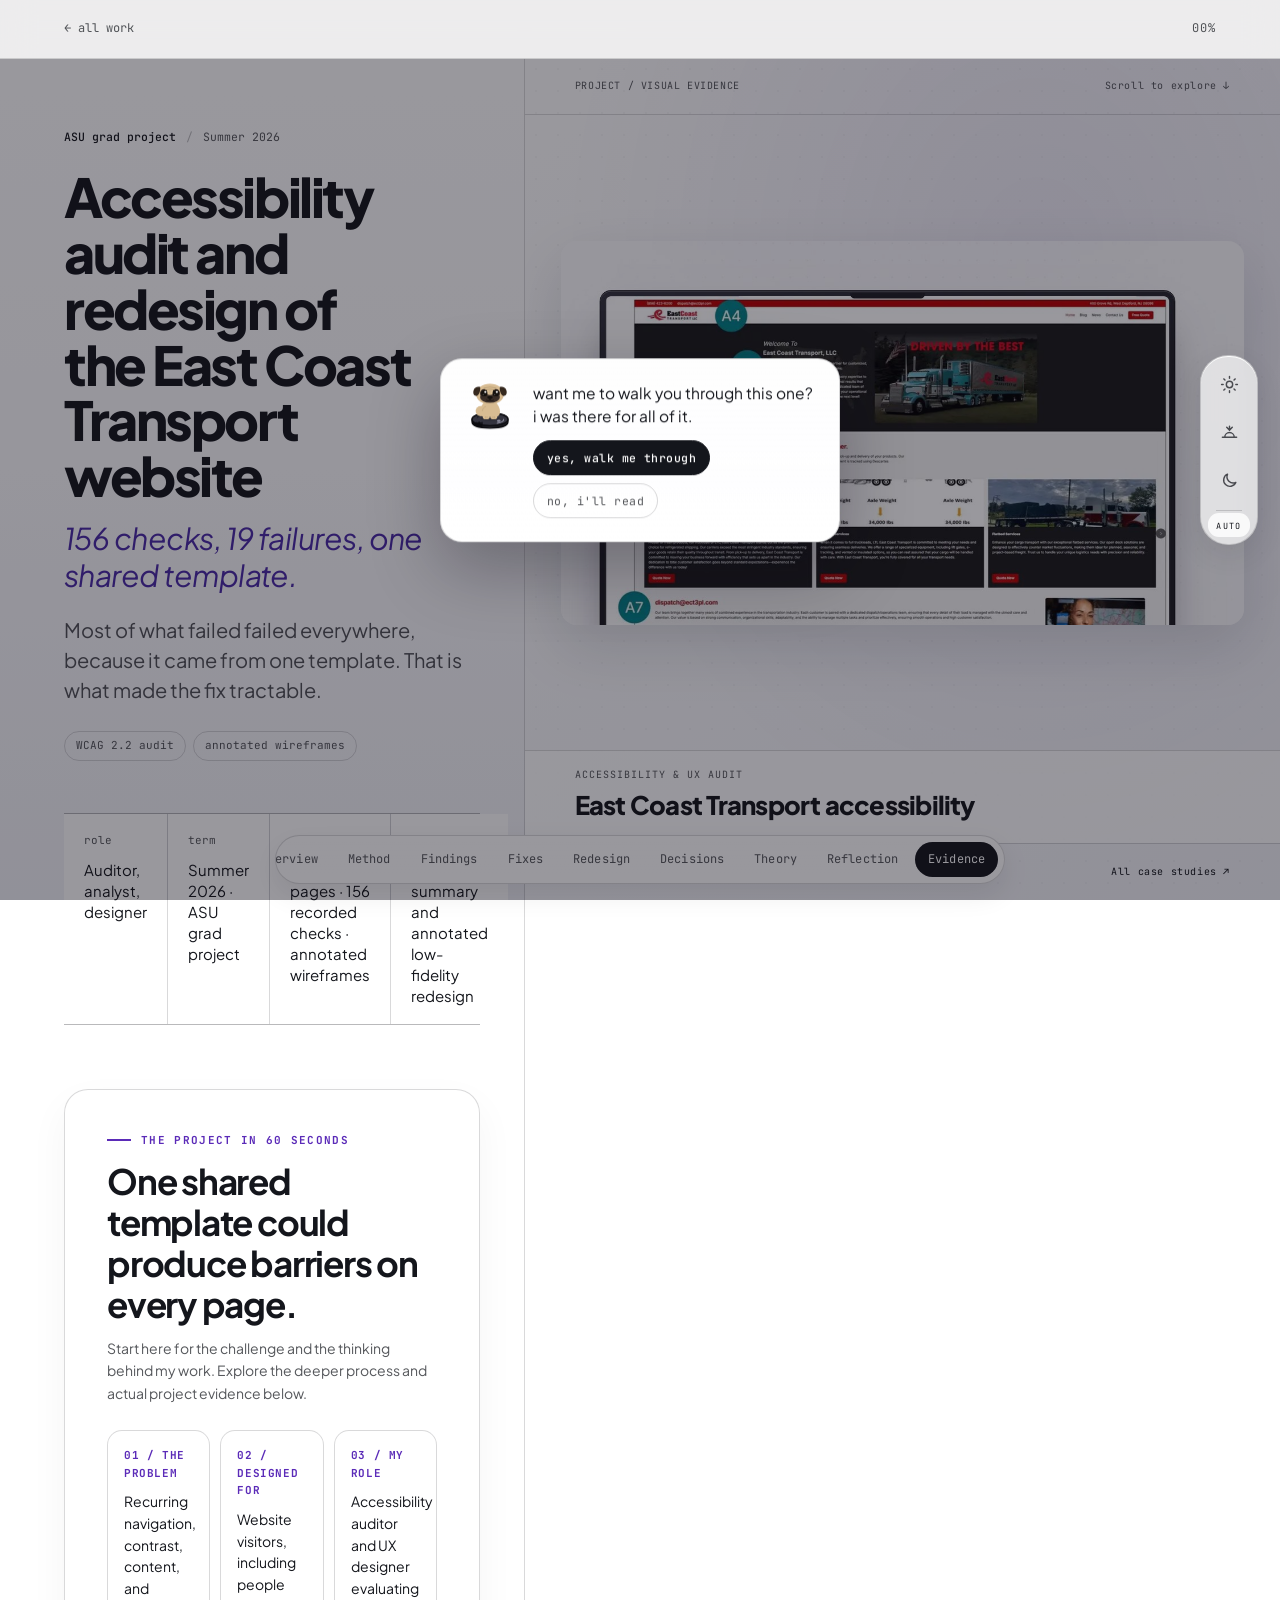
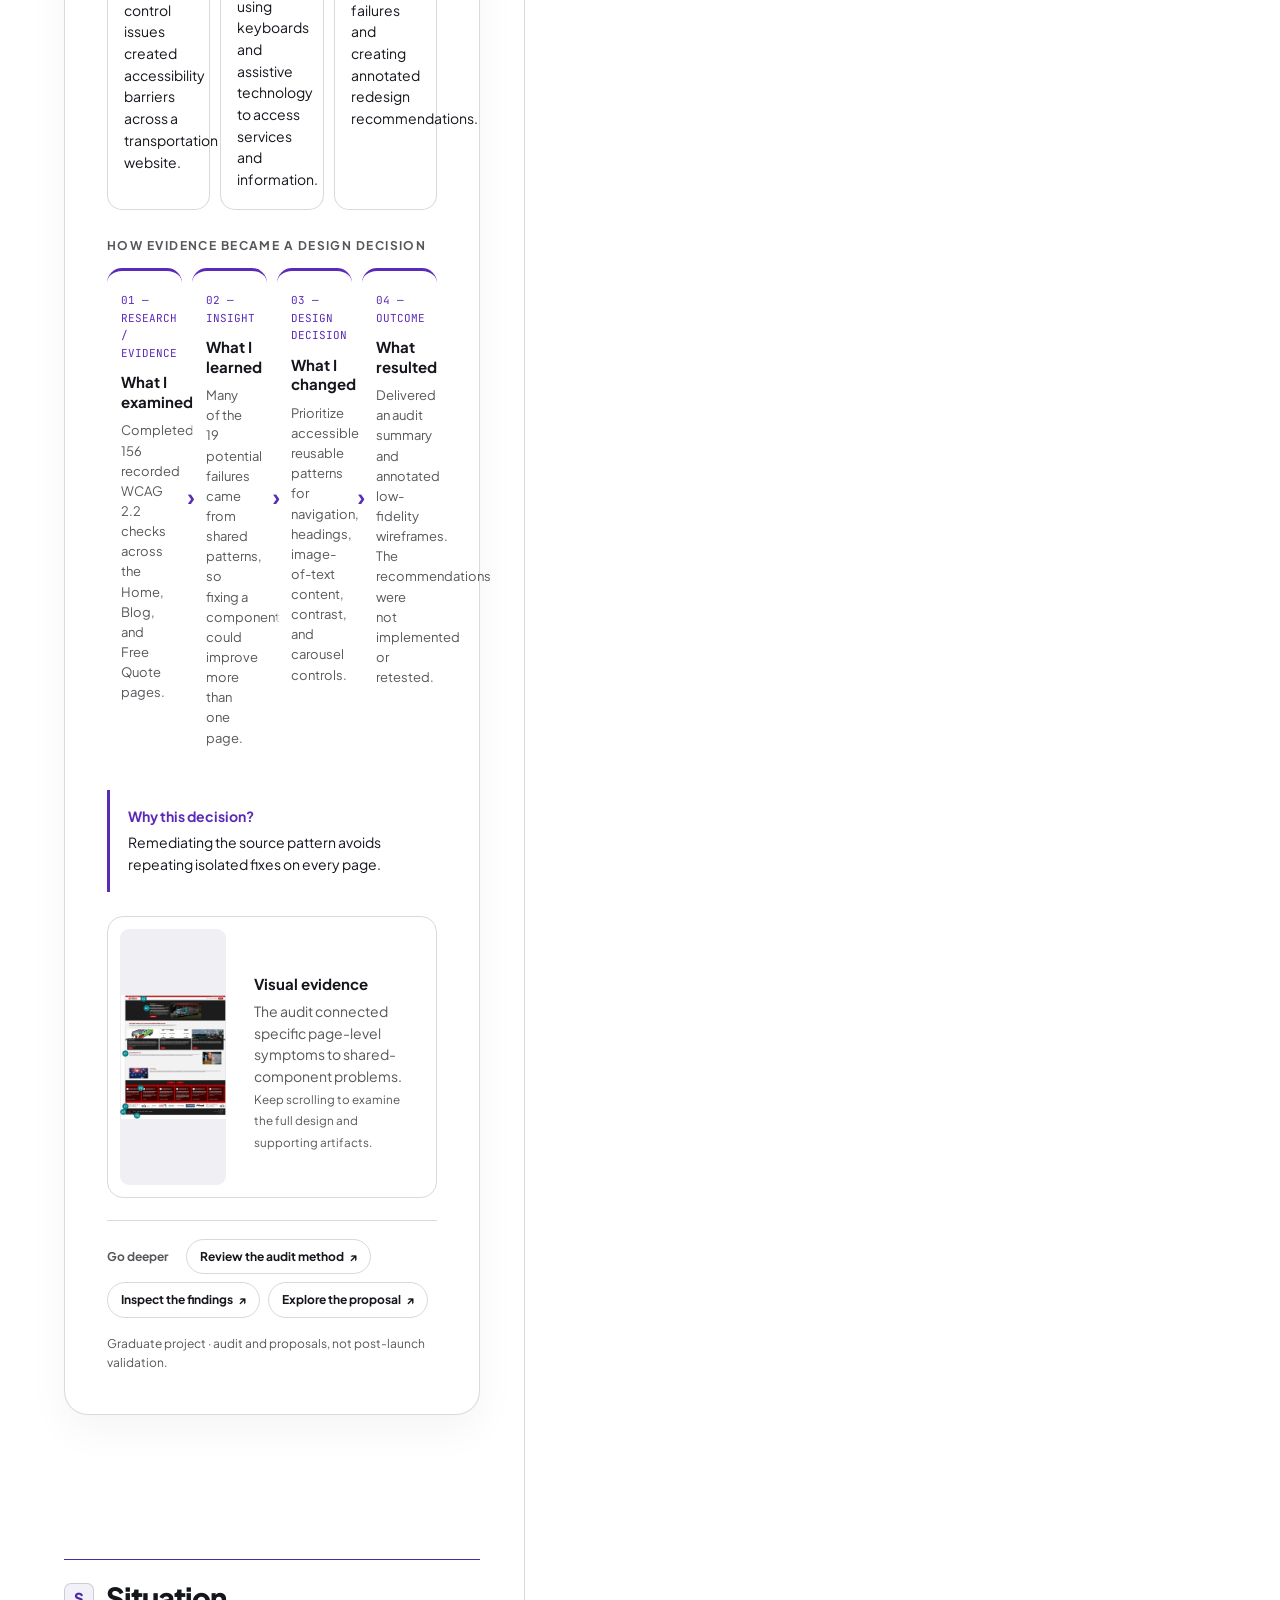
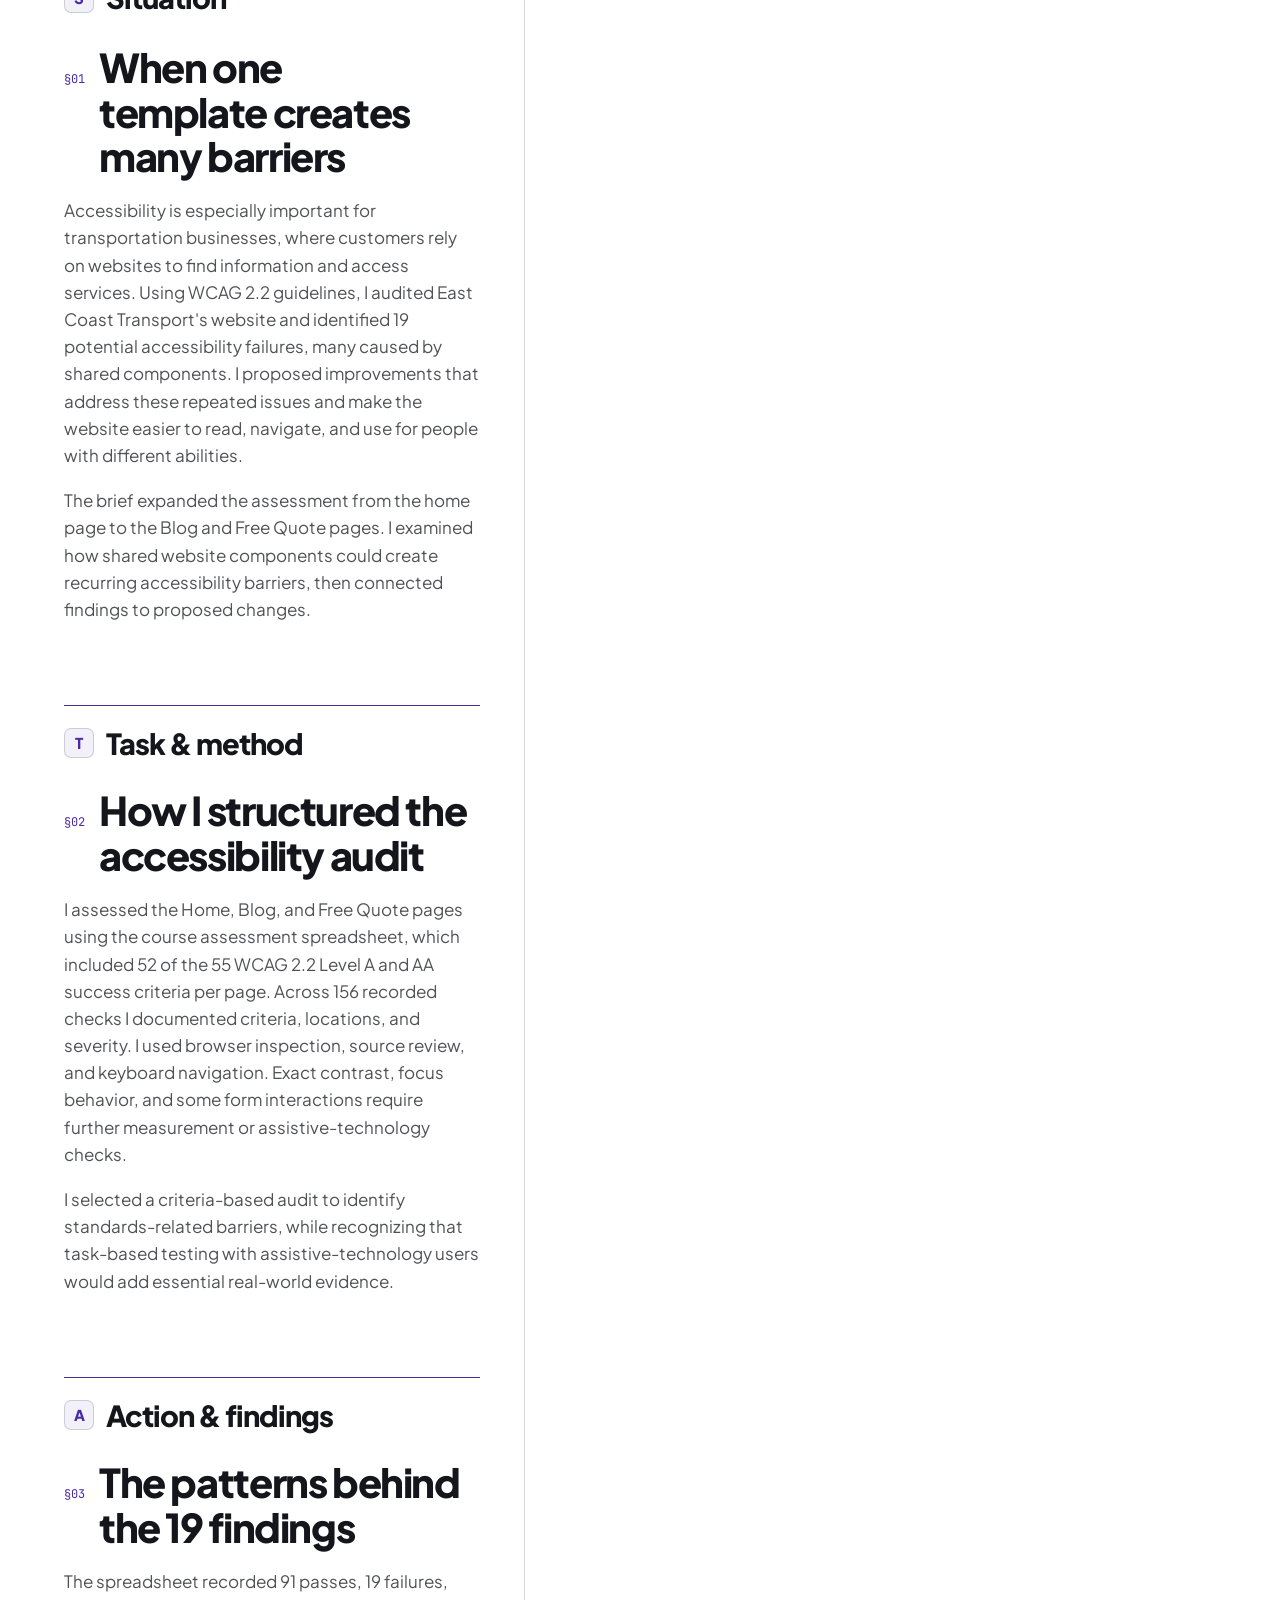
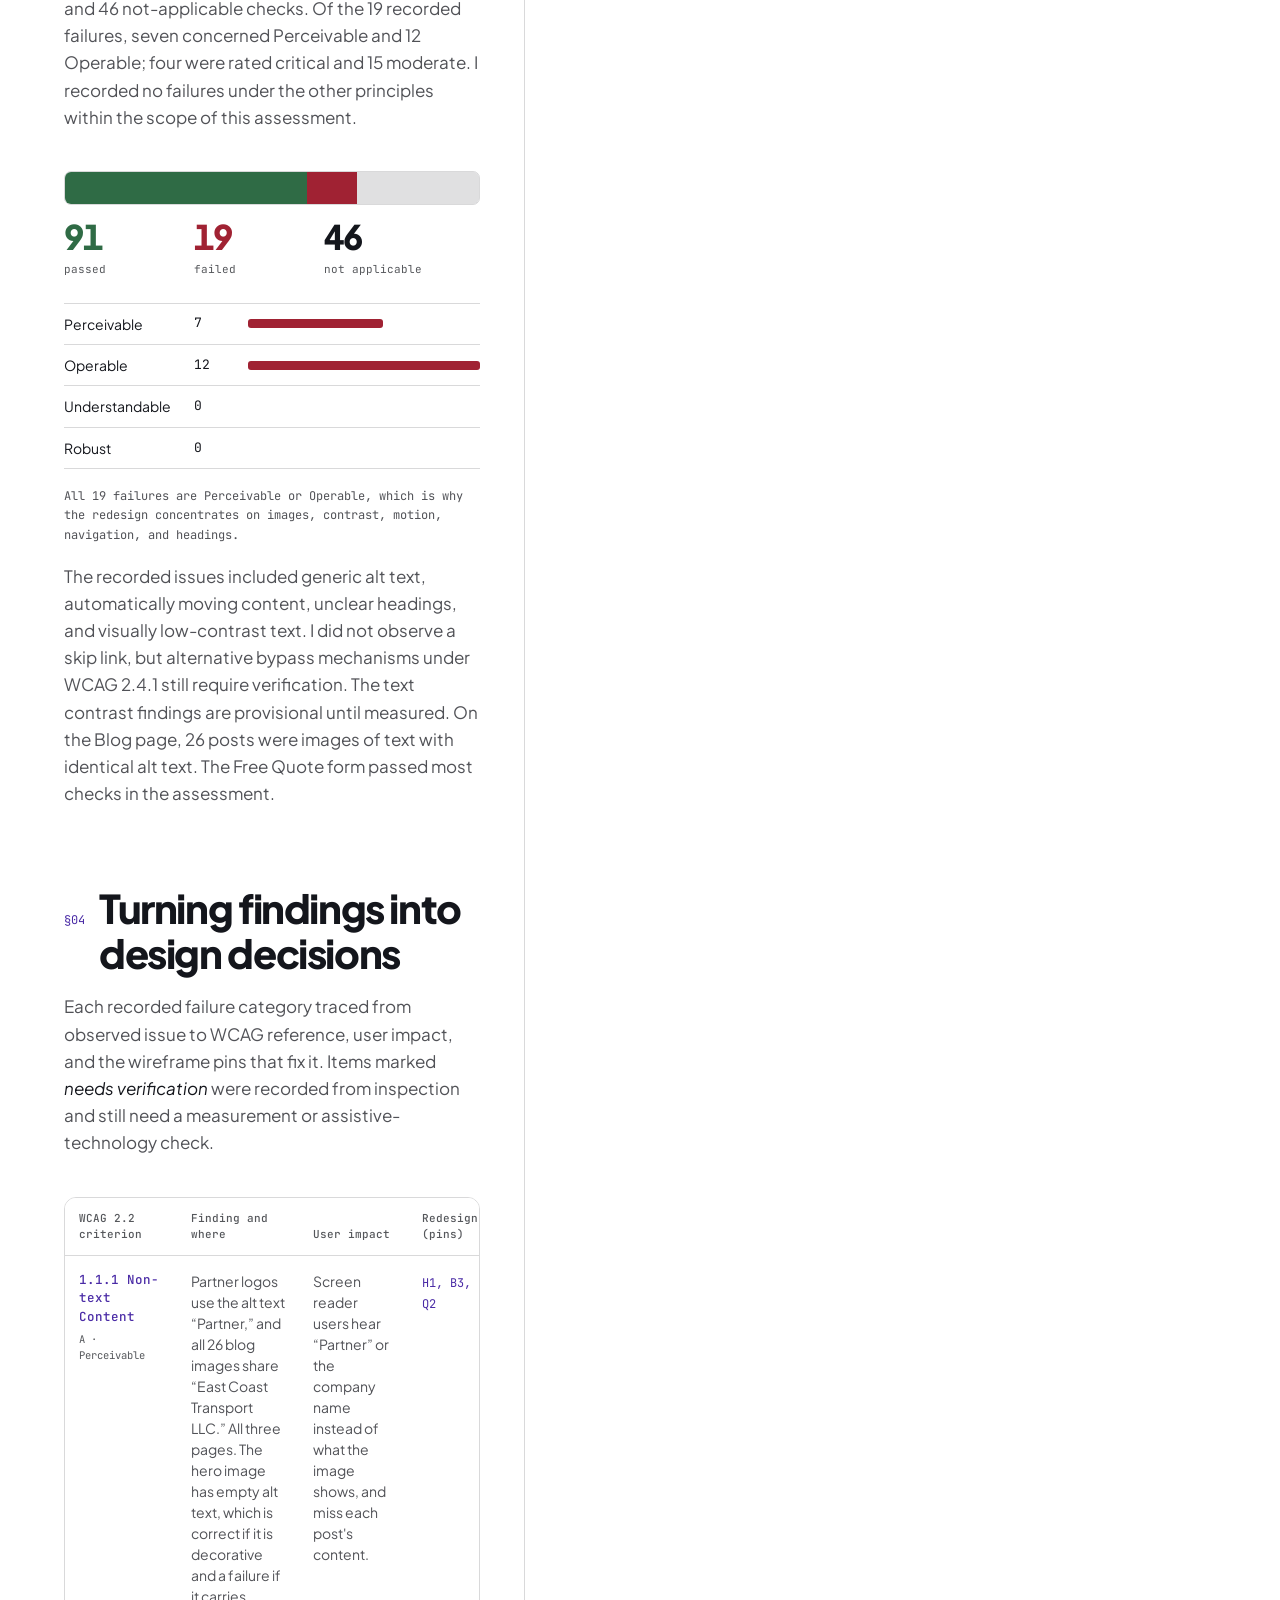
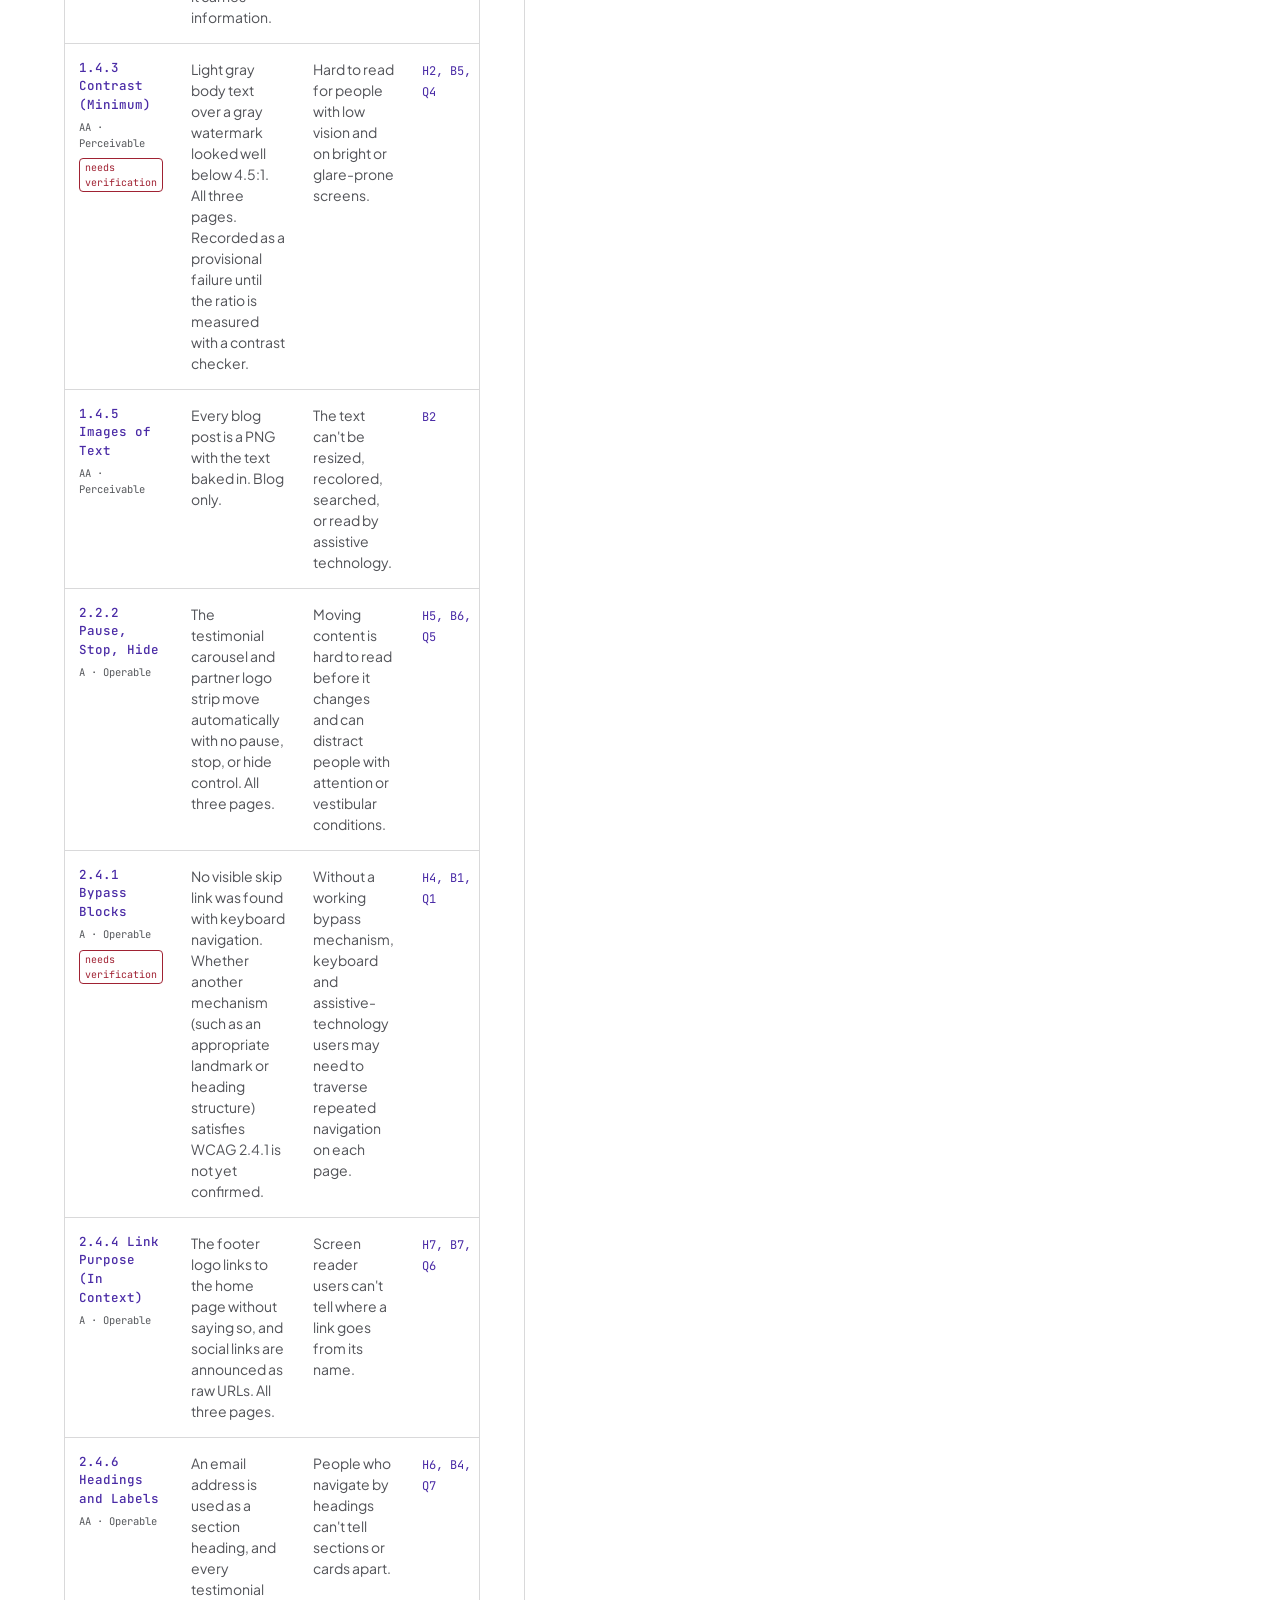
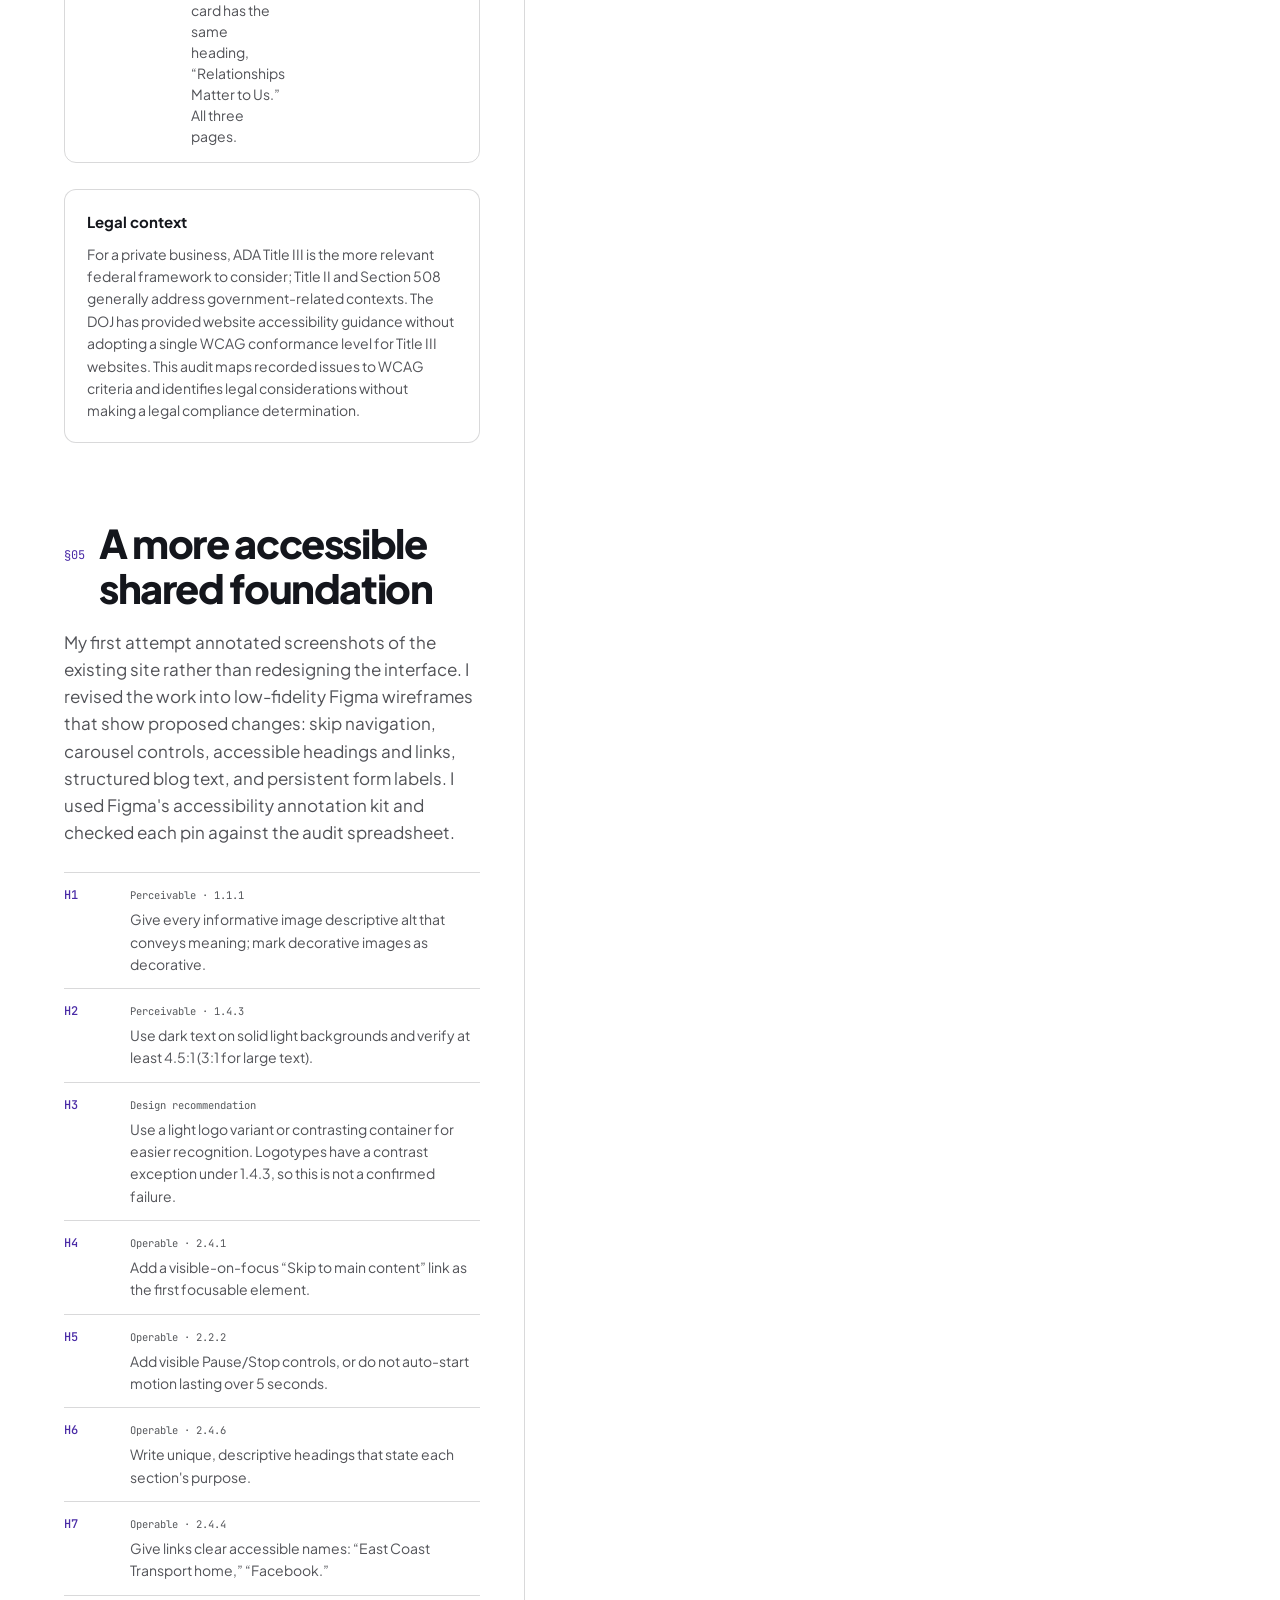
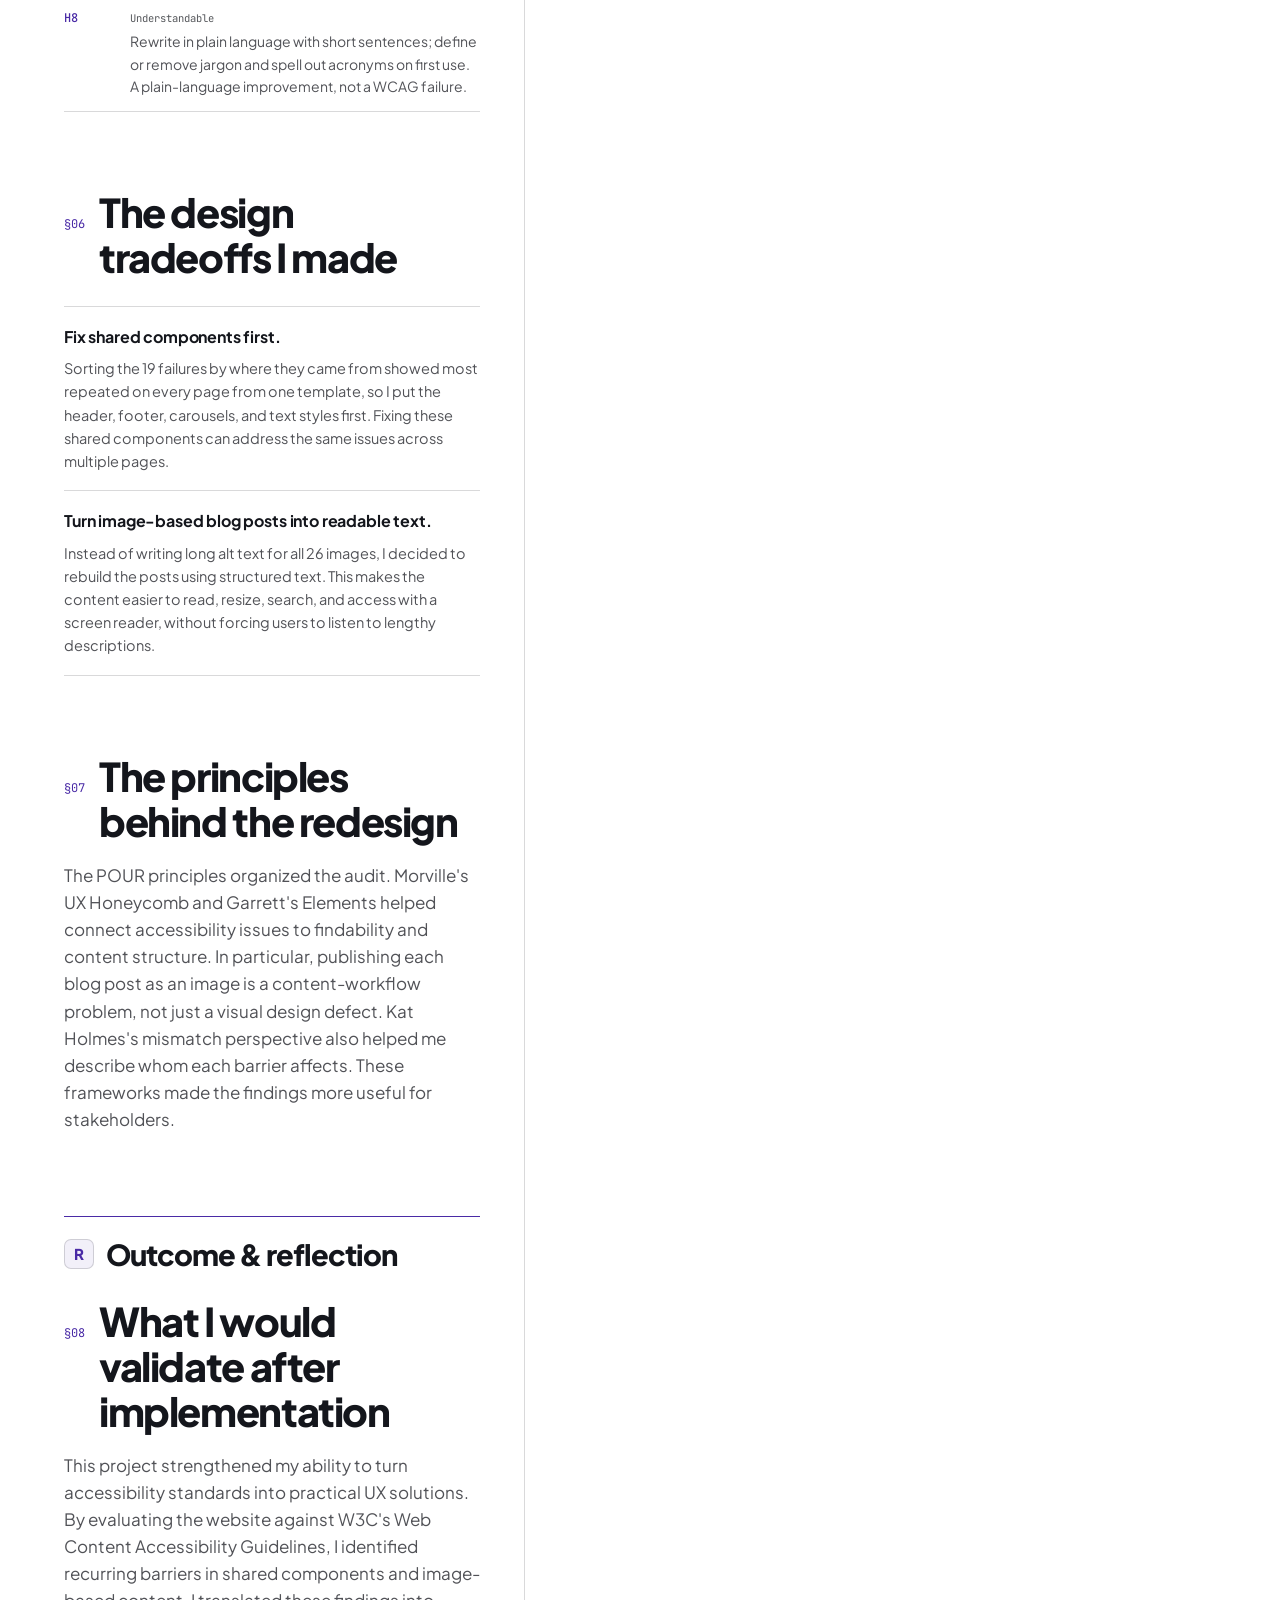
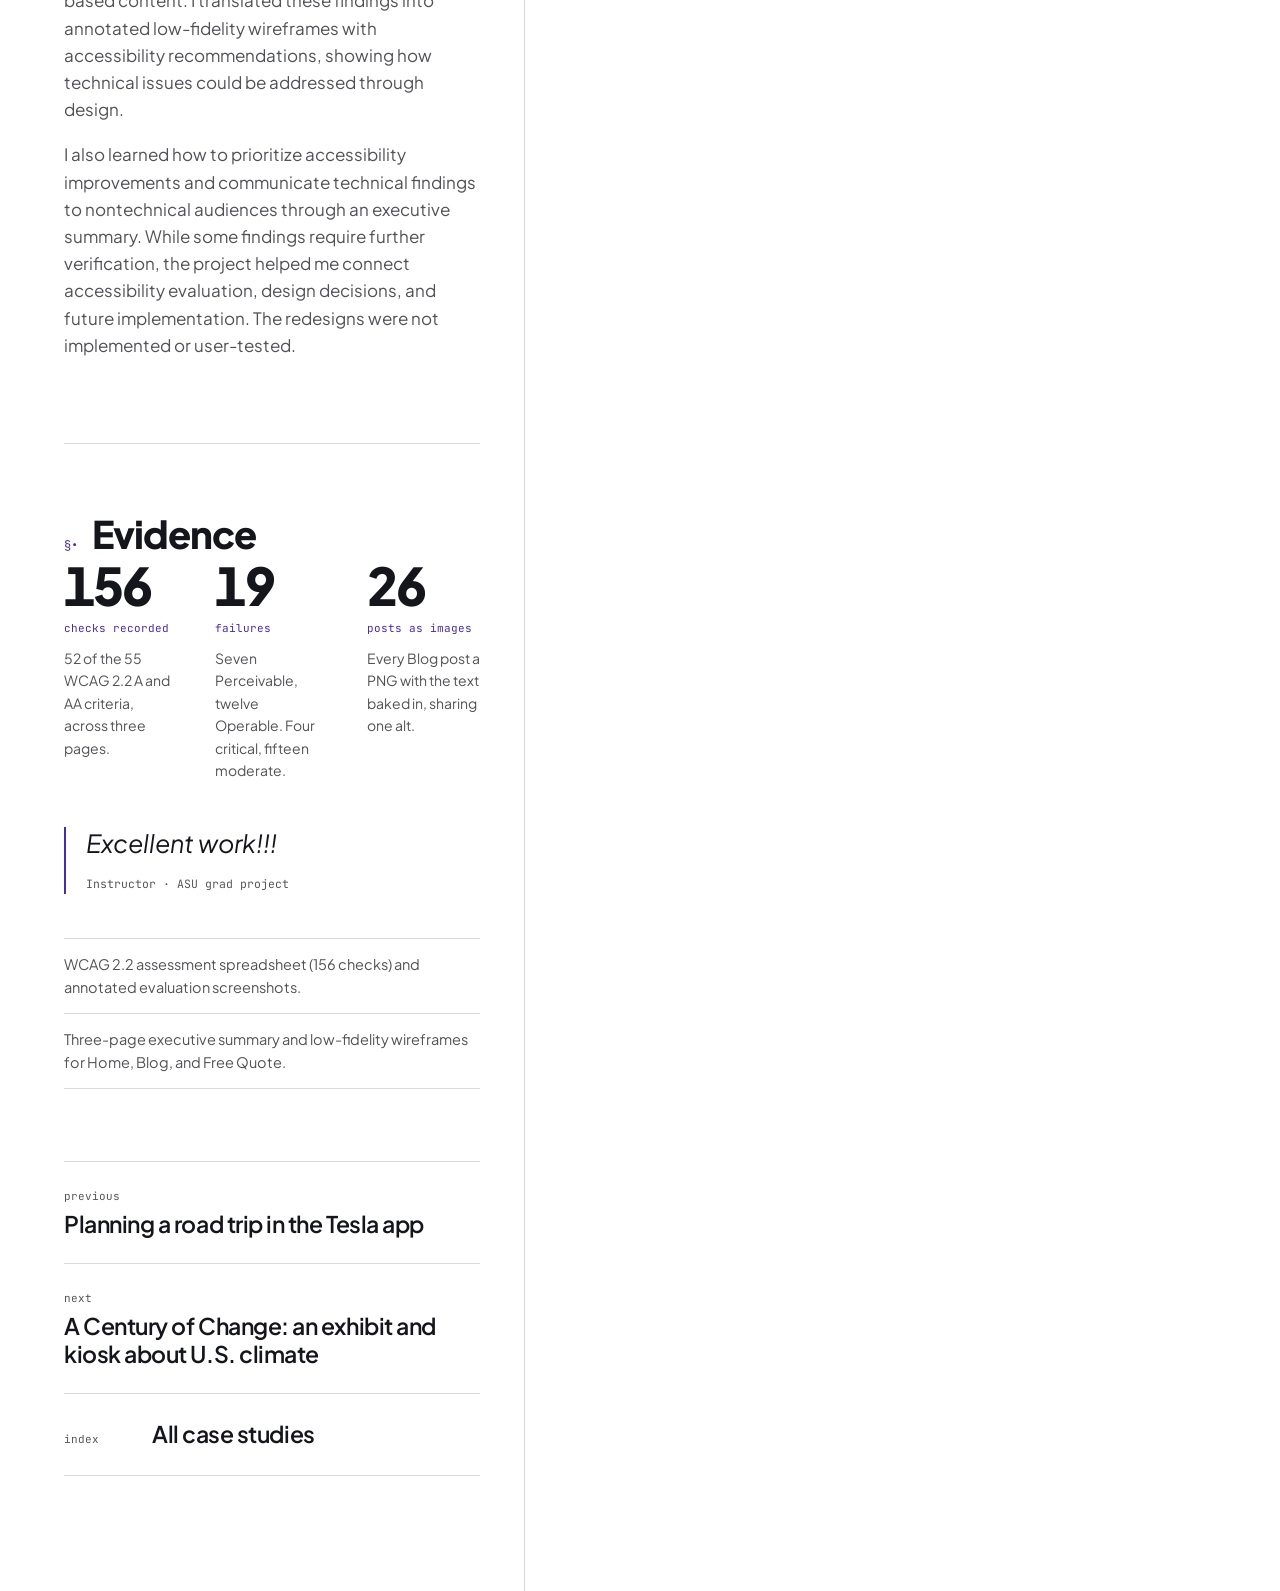
==== commit 8ff97eff: "Restructure seven case studies around employer questions and visual evidence" ====
--- a/case-accessibility.html
+++ b/case-accessibility.html
@@ -600,6 +600,7 @@
 
 </style>
 <link rel="stylesheet" href="assets/case-system.css"/>
+<link rel="stylesheet" href="assets/employer-story.css">
 </head>
 <body class="case-unified">
 
@@ -624,7 +625,27 @@
     <p class="claim">156 checks, 19 failures, one shared template.</p>
     <p class="dek">Most of what failed failed everywhere, because it came from one template. That is what made the fix tractable.</p>
     <ul class="tags"><li>WCAG 2.2 audit</li><li>annotated wireframes</li></ul>
-    <dl class="meta"><div><dt>role</dt><dd>Auditor, analyst, designer</dd></div><div><dt>term</dt><dd>Summer 2026 · ASU grad project</dd></div><div><dt>scope</dt><dd>Three pages · 156 recorded checks · annotated wireframes</dd></div><div><dt>outcome</dt><dd>Executive summary and annotated low-fidelity redesign</dd></div></dl><ol class="star-sum" aria-label="The case study in STAR form"><li><b aria-hidden="true">S</b><div><span>Situation</span><p>Repeated website patterns created accessibility barriers across multiple pages.</p></div></li><li><b aria-hidden="true">T</b><div><span>Task</span><p>Audit three pages against WCAG 2.2 and identify issues with the greatest reusable impact.</p></div></li><li><b aria-hidden="true">A</b><div><span>Action</span><p>Record 156 checks, identify 19 potential failures, and propose shared-component improvements and annotated wireframes.</p></div></li><li><b aria-hidden="true">R</b><div><span>Result &amp; learning</span><p>An audit and proposed low-fidelity redesign; effectiveness has not been verified through post-redesign testing.</p></div></li></ol>
+    <dl class="meta"><div><dt>role</dt><dd>Auditor, analyst, designer</dd></div><div><dt>term</dt><dd>Summer 2026 · ASU grad project</dd></div><div><dt>scope</dt><dd>Three pages · 156 recorded checks · annotated wireframes</dd></div><div><dt>outcome</dt><dd>Executive summary and annotated low-fidelity redesign</dd></div></dl><section class="employer-brief" aria-labelledby="eb-accessibility-title">
+ <p class="eb-kicker">The project in 60 seconds</p>
+ <h2 id="eb-accessibility-title">One shared template could produce barriers on every page.</h2>
+ <p class="eb-sub">Start here for the challenge and the thinking behind my work. Explore the deeper process and actual project evidence below.</p>
+ <div class="eb-basics">
+   <div class="eb-basic"><p class="eb-label">01 / The problem</p><p>Recurring navigation, contrast, content, and control issues created accessibility barriers across a transportation website.</p></div>
+   <div class="eb-basic"><p class="eb-label">02 / Designed for</p><p>Website visitors, including people using keyboards and assistive technology to access services and information.</p></div>
+   <div class="eb-basic"><p class="eb-label">03 / My role</p><p>Accessibility auditor and UX designer evaluating failures and creating annotated redesign recommendations.</p></div>
+ </div>
+ <p class="eb-storytitle">How evidence became a design decision</p>
+ <div class="eb-path" aria-label="Research, insight, decision, and result">
+   <div class="eb-beat"><span class="eb-step">01 — RESEARCH / EVIDENCE</span><h3>What I examined</h3><p>Completed 156 recorded WCAG 2.2 checks across the Home, Blog, and Free Quote pages.</p></div>
+   <div class="eb-beat"><span class="eb-step">02 — INSIGHT</span><h3>What I learned</h3><p>Many of the 19 potential failures came from shared patterns, so fixing a component could improve more than one page.</p></div>
+   <div class="eb-beat"><span class="eb-step">03 — DESIGN DECISION</span><h3>What I changed</h3><p>Prioritize accessible reusable patterns for navigation, headings, image-of-text content, contrast, and carousel controls.</p></div>
+   <div class="eb-beat"><span class="eb-step">04 — OUTCOME</span><h3>What resulted</h3><p>Delivered an audit summary and annotated low-fidelity wireframes. The recommendations were not implemented or retested.</p></div>
+ </div>
+ <p class="eb-why"><strong>Why this decision?</strong>Remediating the source pattern avoids repeating isolated fixes on every page.</p>
+ <figure class="eb-proof"><img src="assets/case-media/case-accessibility-34dc3d386ad1.webp" alt="Annotated accessibility issues on the original website" loading="lazy" decoding="async"><figcaption><strong>Visual evidence</strong>The audit connected specific page-level symptoms to shared-component problems.<br><small>Keep scrolling to examine the full design and supporting artifacts.</small></figcaption></figure>
+ <nav class="eb-nav" aria-label="Case study sections"><span class="eb-nav-label">Go deeper</span><a href="#method">Review the audit method <span aria-hidden="true">↗</span></a><a href="#found">Inspect the findings <span aria-hidden="true">↗</span></a><a href="#redesign">Explore the proposal <span aria-hidden="true">↗</span></a></nav>
+ <p class="eb-note">Graduate project · audit and proposals, not post-launch validation.</p>
+</section>
   </div>
 
   <div class="doc">
--- a/assets/employer-story.css
+++ b/assets/employer-story.css
@@ -0,0 +1,34 @@
+/* Employer-centered, visual storytelling overview used on every case study. */
+.employer-brief{max-width:1100px;margin:clamp(32px,5vw,70px) auto 54px;padding:clamp(22px,3.4vw,42px);border:1px solid var(--line,rgba(20,22,28,.16));border-radius:24px;background:var(--paper,rgba(255,255,255,.86));box-shadow:0 16px 40px rgba(20,22,28,.045);color:var(--ink,#14161c);font-family:var(--body,Arial,sans-serif)}
+.employer-brief *{box-sizing:border-box}
+.employer-brief .eb-kicker{display:flex;align-items:center;gap:10px;color:var(--ultra,#5b2bb8);text-transform:uppercase;font-family:var(--mono,monospace);letter-spacing:.12em;font-size:11px;font-weight:700;margin:0 0 12px}
+.employer-brief .eb-kicker:before{content:'';width:24px;height:2px;background:currentColor}
+.employer-brief h2{margin:0 0 12px!important;font-family:var(--display,Arial,sans-serif);font-size:clamp(22px,3vw,35px)!important;line-height:1.17!important;letter-spacing:-.035em;max-width:800px}
+.employer-brief .eb-sub{margin:0 0 26px;color:var(--ink-70,#444);font-size:14px;line-height:1.6;max-width:760px}
+.employer-brief .eb-basics{display:grid;grid-template-columns:repeat(3,minmax(0,1fr));gap:10px;margin-bottom:26px}
+.employer-brief .eb-basic{border:1px solid var(--line,rgba(20,22,28,.16));border-radius:15px;padding:16px 16px 18px;background:var(--paper-2,rgba(255,255,255,.72));min-width:0}
+.employer-brief .eb-label{margin:0 0 9px;color:var(--ultra,#5b2bb8);font-family:var(--mono,monospace);font-weight:700;font-size:11px;letter-spacing:.055em;text-transform:uppercase}
+.employer-brief .eb-basic p:last-child{font-size:14px;line-height:1.55;margin:0;color:var(--ink,#14161c)}
+.employer-brief .eb-storytitle{font-size:12px;font-weight:700;color:var(--ink-70,#444);text-transform:uppercase;letter-spacing:.12em;margin:0 0 13px}
+.employer-brief .eb-path{display:grid;grid-template-columns:repeat(4,minmax(0,1fr));gap:10px;margin:0 0 24px;counter-reset:eb}
+.employer-brief .eb-beat{position:relative;padding:21px 14px 18px;border-radius:15px;background:var(--paper-2,rgba(255,255,255,.72));border-top:3px solid var(--ultra,#5b2bb8);min-width:0}
+.employer-brief .eb-beat:after{content:'›';position:absolute;right:-13px;top:42%;font-family:Arial,sans-serif;font-size:24px;font-weight:bold;color:var(--ultra,#5b2bb8);z-index:1}
+.employer-brief .eb-beat:last-child:after{display:none}
+.employer-brief .eb-step{display:block;font-family:var(--mono,monospace);font-size:11px;color:var(--ultra,#5b2bb8);margin-bottom:10px}
+.employer-brief .eb-beat h3{font-size:15px!important;line-height:1.3;margin:0 0 9px!important;color:var(--ink,#14161c);font-weight:700}
+.employer-brief .eb-beat p{font-size:13px;line-height:1.55;color:var(--ink-70,#444);margin:0}
+.employer-brief .eb-why{margin:0 0 24px;padding:16px 18px;border-left:3px solid var(--ultra,#5b2bb8);background:var(--paper-2,rgba(255,255,255,.72));border-radius:0 11px 11px 0;line-height:1.55;font-size:14px}
+.employer-brief .eb-why strong{display:block;color:var(--ultra,#5b2bb8);margin-bottom:5px}
+.employer-brief .eb-proof{display:grid;grid-template-columns:minmax(0,1.55fr) minmax(180px,1fr);gap:18px;align-items:center;margin:0 0 22px;padding:12px;border:1px solid var(--line,rgba(20,22,28,.16));border-radius:16px;overflow:hidden}
+.employer-brief .eb-proof img{width:100%;height:clamp(155px,20vw,285px);object-fit:contain;display:block;border-radius:9px;background:#f0eff4}
+.employer-brief .eb-proof figcaption{padding:10px;color:var(--ink-70,#444);font-size:14px;line-height:1.55}
+.employer-brief .eb-proof figcaption strong{display:block;color:var(--ink,#14161c);font-size:15px;margin-bottom:6px}
+.employer-brief .eb-nav{display:flex;gap:8px;flex-wrap:wrap;padding-top:18px;border-top:1px solid var(--line,rgba(20,22,28,.16));align-items:center}
+.employer-brief .eb-nav-label{margin-right:10px;font-size:12px;font-weight:700;color:var(--ink-70,#444)}
+.employer-brief .eb-nav a{display:inline-flex;gap:5px;align-items:center;padding:9px 13px;border:1px solid var(--line,rgba(20,22,28,.16));border-radius:100px;color:var(--ink,#14161c);font-size:12px;font-weight:700;text-decoration:none;line-height:1.3;transition:background .2s,border .2s}
+.employer-brief .eb-nav a:hover{border-color:var(--ultra,#5b2bb8);background:color-mix(in srgb,var(--ultra,#5b2bb8) 7%,transparent)}
+.employer-brief .eb-nav a:focus-visible{outline:3px solid var(--ultra,#5b2bb8);outline-offset:3px}
+.employer-brief .eb-note{margin:16px 0 0;font-size:12px;color:var(--ink-70,#444);line-height:1.6}
+@media(max-width:830px){.employer-brief .eb-basics{grid-template-columns:1fr 1fr}.employer-brief .eb-basic:last-child{grid-column:1/-1}.employer-brief .eb-path{grid-template-columns:1fr 1fr}.employer-brief .eb-beat:nth-child(2):after{display:none}.employer-brief .eb-proof{grid-template-columns:1fr}.employer-brief .eb-proof figcaption{padding:4px 8px 8px}}
+@media(max-width:520px){.employer-brief{border-radius:18px;margin:24px auto 35px;padding:20px 16px}.employer-brief .eb-basics,.employer-brief .eb-path{grid-template-columns:1fr}.employer-brief .eb-basic:last-child{grid-column:auto}.employer-brief .eb-beat:after{display:none}.employer-brief .eb-beat{padding:16px}.employer-brief .eb-nav-label{width:100%}.employer-brief .eb-nav a{flex:1 1 auto;justify-content:center}.employer-brief .eb-proof img{height:auto;max-height:260px}}
+@media(prefers-reduced-motion:reduce){.employer-brief .eb-nav a{transition:none}}
